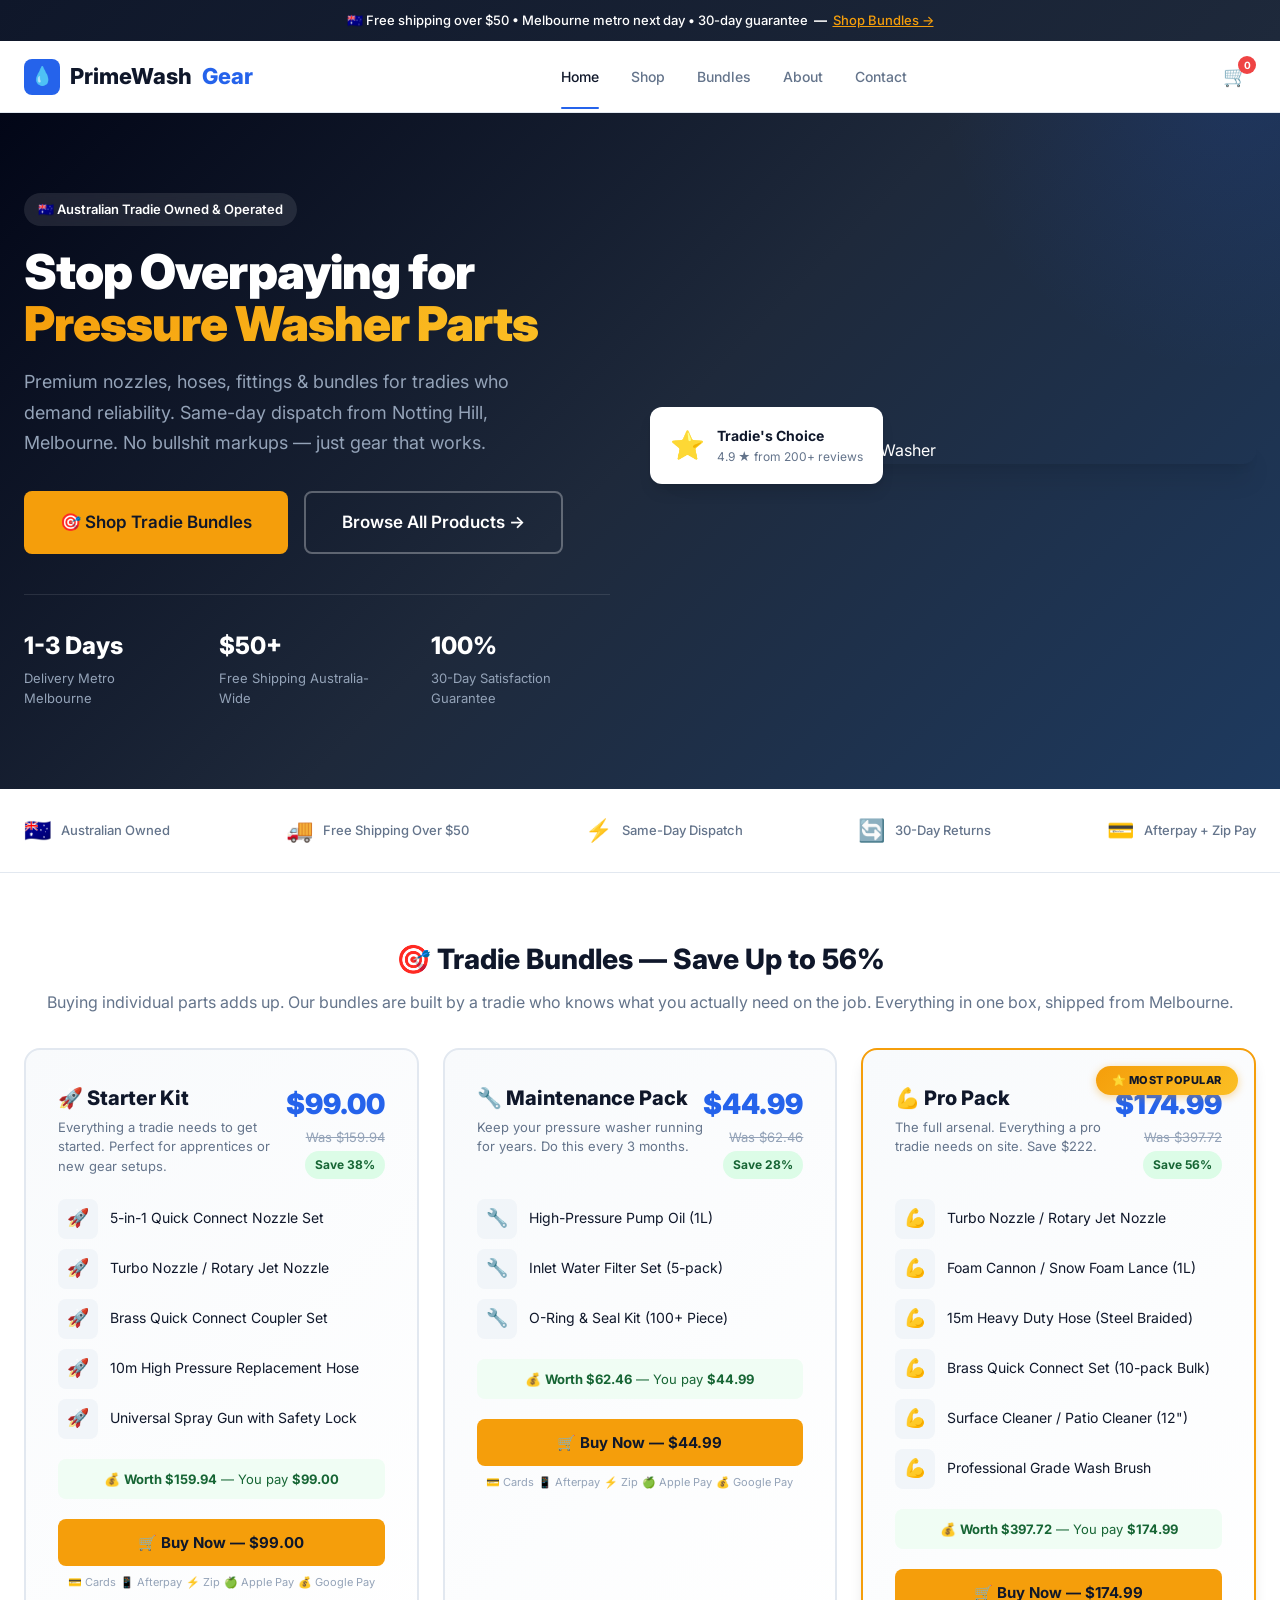
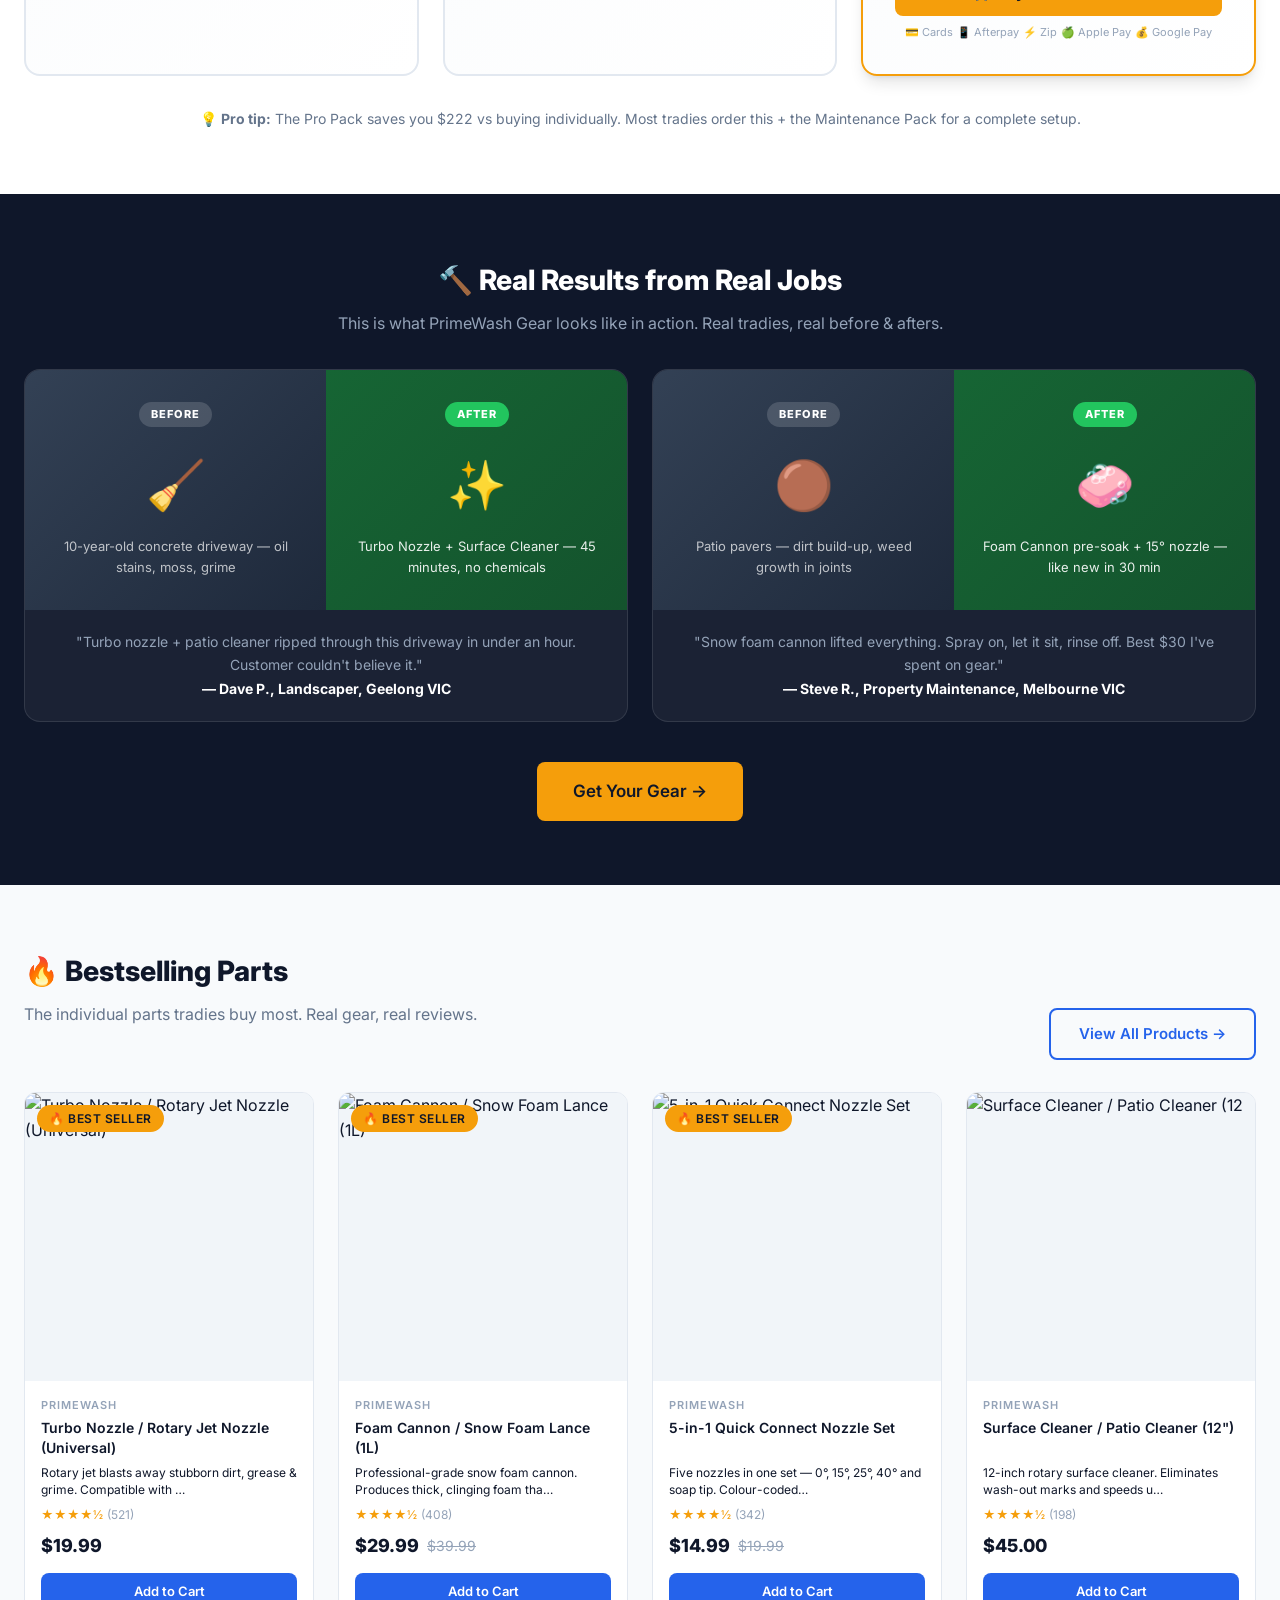
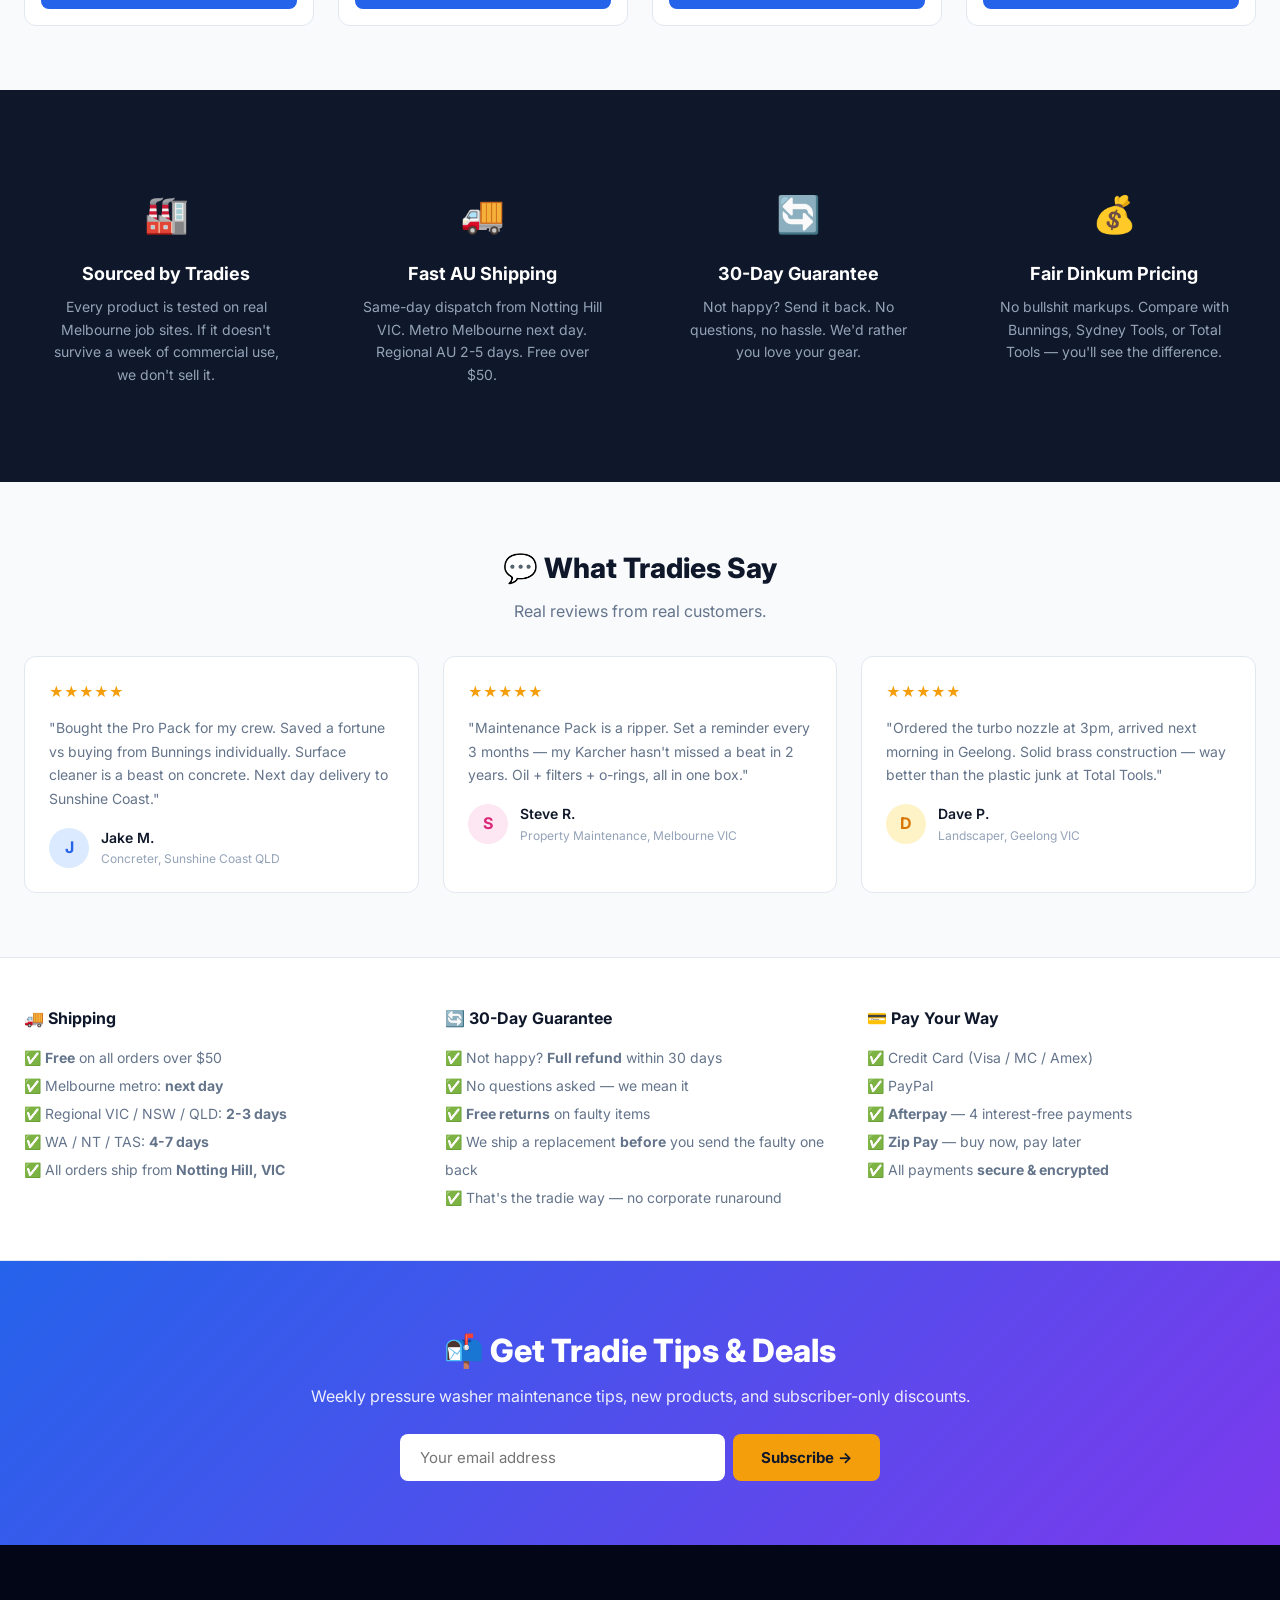
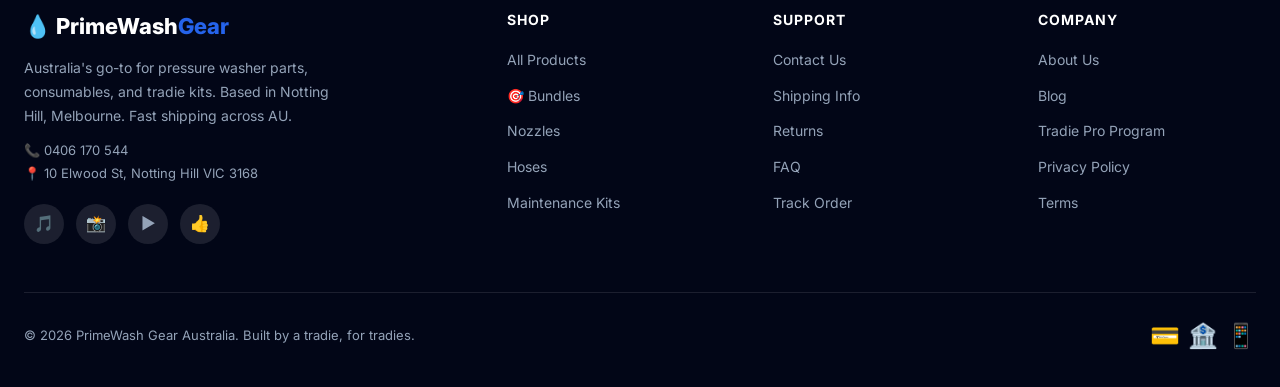
==== index.html @ 19189396 "Live Stripe activation: payment links LIVE, buy now buttons, thank-you page" ====
<!DOCTYPE html>
<html lang="en">
<head>
  <meta charset="UTF-8" />
  <meta name="viewport" content="width=device-width, initial-scale=1.0" />
  <title>PrimeWash Gear Australia — Pressure Washer Parts for Tradies</title>
  <meta name="description" content="Australia's tradie-owned pressure washer parts store. Turbo nozzles, foam cannons, hoses & kits. Same-day dispatch from Melbourne. 30-day guarantee." />
  <link rel="preconnect" href="https://fonts.googleapis.com" />
  <link rel="preconnect" href="https://fonts.gstatic.com" crossorigin />
  <link href="https://fonts.googleapis.com/css2?family=Inter:wght@400;500;600;700;800;900&display=swap" rel="stylesheet" />
  <link rel="stylesheet" href="css/style.css" />
  <link rel="icon" type="image/svg+xml" href="data:image/svg+xml,<svg xmlns='http://www.w3.org/2000/svg' viewBox='0 0 100 100'><text y='.9em' font-size='90'>💧</text></svg>" />
</head>
<body>

<!-- ANNOUNCEMENT BAR -->
<div class="announcement">
  🇦🇺 Free shipping over $50 • Melbourne metro next day • 30-day guarantee &nbsp;<strong>—</strong>&nbsp; <a href="shop.html#bundles">Shop Bundles →</a>
</div>

<!-- NAVIGATION -->
<nav class="nav">
  <div class="nav-inner">
    <a href="index.html" class="nav-logo">
      <div class="nav-logo-icon">💧</div>
      PrimeWash<span>Gear</span>
    </a>
    <ul class="nav-links">
      <li><a href="index.html" class="active">Home</a></li>
      <li><a href="shop.html">Shop</a></li>
      <li><a href="shop.html#bundles">Bundles</a></li>
      <li><a href="about.html">About</a></li>
      <li><a href="contact.html">Contact</a></li>
    </ul>
    <div class="nav-actions">
      <button class="nav-cart" onclick="window.location.href='cart.html'" aria-label="Cart">
        🛒 <span class="cart-count" id="cartCount">0</span>
      </button>
      <button class="mobile-menu-btn" onclick="toggleMobileNav()" aria-label="Menu">☰</button>
    </div>
  </div>
</nav>

<!-- MOBILE NAV -->
<div class="mobile-nav" id="mobileNav">
  <a href="index.html">🏠 Home</a>
  <a href="shop.html">🛍️ Shop</a>
  <a href="shop.html#bundles">📦 Bundles</a>
  <a href="about.html">ℹ️ About</a>
  <a href="contact.html">📞 Contact</a>
</div>

<!-- HERO -->
<section class="hero">
  <div class="container">
    <div class="hero-grid">
      <div class="hero-text">
        <div class="hero-tag">🇦🇺 Australian Tradie Owned & Operated</div>
        <h1>Stop Overpaying for <span>Pressure Washer Parts</span></h1>
        <p>Premium nozzles, hoses, fittings & bundles for tradies who demand reliability. Same-day dispatch from Notting Hill, Melbourne. No bullshit markups — just gear that works.</p>
        <div class="hero-buttons">
          <a href="shop.html#bundles" class="btn btn-accent btn-lg">🎯 Shop Tradie Bundles</a>
          <a href="shop.html" class="btn btn-outline btn-lg" style="border-color:rgba(255,255,255,0.3);color:white;">Browse All Products →</a>
        </div>
        <div class="hero-stats">
          <div><div class="hero-stat-value">1-3 Days</div><div class="hero-stat-label">Delivery Metro Melbourne</div></div>
          <div><div class="hero-stat-value">$50+</div><div class="hero-stat-label">Free Shipping Australia-Wide</div></div>
          <div><div class="hero-stat-value">100%</div><div class="hero-stat-label">30-Day Satisfaction Guarantee</div></div>
        </div>
      </div>
      <div class="hero-image">
        <img src="https://ae-pic-a1.aliexpress-media.com/kf/S6ed4cbab10b54397bd45040e94440d93u.jpg_480x480q75.jpg_.avif"
             alt="Turbo Nozzle — Pressure Washer" class="hero-image-main" />
        <div class="hero-badge">
          <span class="hero-badge-icon">⭐</span>
          <div>
            <div class="hero-badge-text">Tradie's Choice</div>
            <div class="hero-badge-sub">4.9 ★ from 200+ reviews</div>
          </div>
        </div>
      </div>
    </div>
  </div>
</section>

<!-- TRUST BAR -->
<section class="trust-bar">
  <div class="container">
    <div class="trust-grid">
      <div class="trust-item"><span class="trust-icon">🇦🇺</span> Australian Owned</div>
      <div class="trust-item"><span class="trust-icon">🚚</span> Free Shipping Over $50</div>
      <div class="trust-item"><span class="trust-icon">⚡</span> Same-Day Dispatch</div>
      <div class="trust-item"><span class="trust-icon">🔄</span> 30-Day Returns</div>
      <div class="trust-item"><span class="trust-icon">💳</span> Afterpay + Zip Pay</div>
    </div>
  </div>
</section>

<!-- BUNDLES SECTION — FIRST -->
<section class="bundles-section" id="bundles">
  <div class="container">
    <h2 class="section-title" style="text-align:center;">🎯 Tradie Bundles — Save Up to 56%</h2>
    <p class="section-subtitle" style="text-align:center;">Buying individual parts adds up. Our bundles are built by a tradie who knows what you actually need on the job. Everything in one box, shipped from Melbourne.</p>
    <div class="bundles-grid" id="bundlesGrid">
      <!-- Injected by JS -->
    </div>
    <div style="text-align:center;margin-top:32px;">
      <p style="font-size:14px;color:var(--gray-600);">💡 <strong>Pro tip:</strong> The Pro Pack saves you $222 vs buying individually. Most tradies order this + the Maintenance Pack for a complete setup.</p>
    </div>
  </div>
</section>

<!-- REAL RESULTS: BEFORE / AFTER -->
<section class="benefits" style="background:var(--dark);">
  <div class="container">
    <h2 class="section-title" style="text-align:center;color:white;">🔨 Real Results from Real Jobs</h2>
    <p class="section-subtitle" style="text-align:center;color:var(--gray-400);">This is what PrimeWash Gear looks like in action. Real tradies, real before & afters.</p>
    <div class="results-grid">
      <div class="result-card">
        <div class="result-images">
          <div class="result-before" style="background:linear-gradient(135deg,#334155,#1e293b);">
            <span class="result-label">BEFORE</span>
            <span style="font-size:3rem;display:block;margin-top:20px;">🧹</span>
            <p style="font-size:13px;margin-top:12px;opacity:0.7;">10-year-old concrete driveway — oil stains, moss, grime</p>
          </div>
          <div class="result-after" style="background:linear-gradient(135deg,#166534,#14532d);">
            <span class="result-label" style="background:var(--green);">AFTER</span>
            <span style="font-size:3rem;display:block;margin-top:20px;">✨</span>
            <p style="font-size:13px;margin-top:12px;opacity:0.9;">Turbo Nozzle + Surface Cleaner — 45 minutes, no chemicals</p>
          </div>
        </div>
        <p class="result-testimony">"Turbo nozzle + patio cleaner ripped through this driveway in under an hour. Customer couldn't believe it."<br><strong>— Dave P., Landscaper, Geelong VIC</strong></p>
      </div>
      <div class="result-card">
        <div class="result-images">
          <div class="result-before" style="background:linear-gradient(135deg,#334155,#1e293b);">
            <span class="result-label">BEFORE</span>
            <span style="font-size:3rem;display:block;margin-top:20px;">🟤</span>
            <p style="font-size:13px;margin-top:12px;opacity:0.7;">Patio pavers — dirt build-up, weed growth in joints</p>
          </div>
          <div class="result-after" style="background:linear-gradient(135deg,#166534,#14532d);">
            <span class="result-label" style="background:var(--green);">AFTER</span>
            <span style="font-size:3rem;display:block;margin-top:20px;">🧼</span>
            <p style="font-size:13px;margin-top:12px;opacity:0.9;">Foam Cannon pre-soak + 15° nozzle — like new in 30 min</p>
          </div>
        </div>
        <p class="result-testimony">"Snow foam cannon lifted everything. Spray on, let it sit, rinse off. Best $30 I've spent on gear."<br><strong>— Steve R., Property Maintenance, Melbourne VIC</strong></p>
      </div>
    </div>
    <div style="text-align:center;margin-top:40px;">
      <a href="shop.html" class="btn btn-accent btn-lg">Get Your Gear →</a>
    </div>
  </div>
</section>

<!-- FEATURED PRODUCTS -->
<section class="products-section">
  <div class="container">
    <div class="products-header">
      <div>
        <h2 class="section-title">🔥 Bestselling Parts</h2>
        <p class="section-subtitle">The individual parts tradies buy most. Real gear, real reviews.</p>
      </div>
      <a href="shop.html" class="btn btn-outline">View All Products →</a>
    </div>
    <div class="products-grid" id="featuredProducts">
      <!-- Injected by JS -->
    </div>
  </div>
</section>

<!-- WHY PRIMEWASH -->
<section class="benefits">
  <div class="container">
    <div class="benefits-grid">
      <div class="benefit-card">
        <div class="benefit-icon">🏭</div>
        <h3>Sourced by Tradies</h3>
        <p>Every product is tested on real Melbourne job sites. If it doesn't survive a week of commercial use, we don't sell it.</p>
      </div>
      <div class="benefit-card">
        <div class="benefit-icon">🚚</div>
        <h3>Fast AU Shipping</h3>
        <p>Same-day dispatch from Notting Hill VIC. Metro Melbourne next day. Regional AU 2-5 days. Free over $50.</p>
      </div>
      <div class="benefit-card">
        <div class="benefit-icon">🔄</div>
        <h3>30-Day Guarantee</h3>
        <p>Not happy? Send it back. No questions, no hassle. We'd rather you love your gear.</p>
      </div>
      <div class="benefit-card">
        <div class="benefit-icon">💰</div>
        <h3>Fair Dinkum Pricing</h3>
        <p>No bullshit markups. Compare with Bunnings, Sydney Tools, or Total Tools — you'll see the difference.</p>
      </div>
    </div>
  </div>
</section>

<!-- REVIEWS -->
<section class="reviews">
  <div class="container">
    <h2 class="section-title" style="text-align:center;">💬 What Tradies Say</h2>
    <p class="section-subtitle" style="text-align:center;">Real reviews from real customers.</p>
    <div class="reviews-grid">
      <div class="review-card">
        <div class="review-stars">★★★★★</div>
        <p class="review-text">"Bought the Pro Pack for my crew. Saved a fortune vs buying from Bunnings individually. Surface cleaner is a beast on concrete. Next day delivery to Sunshine Coast."</p>
        <div class="review-author">
          <div class="review-avatar" style="background:#dbeafe;color:#2563eb;">J</div>
          <div><div class="review-name">Jake M.</div><div class="review-role">Concreter, Sunshine Coast QLD</div></div>
        </div>
      </div>
      <div class="review-card">
        <div class="review-stars">★★★★★</div>
        <p class="review-text">"Maintenance Pack is a ripper. Set a reminder every 3 months — my Karcher hasn't missed a beat in 2 years. Oil + filters + o-rings, all in one box."</p>
        <div class="review-author">
          <div class="review-avatar" style="background:#fce7f3;color:#db2777;">S</div>
          <div><div class="review-name">Steve R.</div><div class="review-role">Property Maintenance, Melbourne VIC</div></div>
        </div>
      </div>
      <div class="review-card">
        <div class="review-stars">★★★★★</div>
        <p class="review-text">"Ordered the turbo nozzle at 3pm, arrived next morning in Geelong. Solid brass construction — way better than the plastic junk at Total Tools."</p>
        <div class="review-author">
          <div class="review-avatar" style="background:#fef3c7;color:#d97706;">D</div>
          <div><div class="review-name">Dave P.</div><div class="review-role">Landscaper, Geelong VIC</div></div>
        </div>
      </div>
    </div>
  </div>
</section>

<!-- SHIPPING & GUARANTEE DETAIL -->
<section style="padding:48px 0;background:white;border-top:1px solid var(--gray-200);border-bottom:1px solid var(--gray-200);">
  <div class="container">
    <div class="shipping-detail">
      <div class="shipping-col">
        <h4>🚚 Shipping</h4>
        <ul style="list-style:none;font-size:14px;color:var(--gray-600);line-height:2;">
          <li>✅ <strong>Free</strong> on all orders over $50</li>
          <li>✅ Melbourne metro: <strong>next day</strong></li>
          <li>✅ Regional VIC / NSW / QLD: <strong>2-3 days</strong></li>
          <li>✅ WA / NT / TAS: <strong>4-7 days</strong></li>
          <li>✅ All orders ship from <strong>Notting Hill, VIC</strong></li>
        </ul>
      </div>
      <div class="shipping-col">
        <h4>🔄 30-Day Guarantee</h4>
        <ul style="list-style:none;font-size:14px;color:var(--gray-600);line-height:2;">
          <li>✅ Not happy? <strong>Full refund</strong> within 30 days</li>
          <li>✅ No questions asked — we mean it</li>
          <li>✅ <strong>Free returns</strong> on faulty items</li>
          <li>✅ We ship a replacement <strong>before</strong> you send the faulty one back</li>
          <li>✅ That's the tradie way — no corporate runaround</li>
        </ul>
      </div>
      <div class="shipping-col">
        <h4>💳 Pay Your Way</h4>
        <ul style="list-style:none;font-size:14px;color:var(--gray-600);line-height:2;">
          <li>✅ Credit Card (Visa / MC / Amex)</li>
          <li>✅ PayPal</li>
          <li>✅ <strong>Afterpay</strong> — 4 interest-free payments</li>
          <li>✅ <strong>Zip Pay</strong> — buy now, pay later</li>
          <li>✅ All payments <strong>secure & encrypted</strong></li>
        </ul>
      </div>
    </div>
  </div>
  <style>
    .shipping-detail { display:grid;grid-template-columns:1fr 1fr 1fr;gap:32px; }
    .shipping-col h4 { font-size:16px;font-weight:700;color:var(--dark);margin-bottom:12px; }
    @media (max-width:768px) { .shipping-detail { grid-template-columns:1fr;gap:24px; } }
  </style>
</section>

<!-- NEWSLETTER -->
<section class="newsletter">
  <div class="container">
    <h2>📬 Get Tradie Tips & Deals</h2>
    <p>Weekly pressure washer maintenance tips, new products, and subscriber-only discounts.</p>
    <form class="newsletter-form" onsubmit="event.preventDefault(); showToast('Thanks for subscribing! 🎉');">
      <input type="email" placeholder="Your email address" required />
      <button type="submit">Subscribe →</button>
    </form>
  </div>
</section>

<!-- FOOTER -->
<footer class="footer">
  <div class="container">
    <div class="footer-grid">
      <div class="footer-brand">
        <h3>💧 PrimeWash<span>Gear</span></h3>
        <p>Australia's go-to for pressure washer parts, consumables, and tradie kits. Based in Notting Hill, Melbourne. Fast shipping across AU.</p>
        <p style="margin-top:12px;font-size:13px;">📞 <a href="tel:+61406170544" style="color:var(--gray-400);">0406 170 544</a><br />📍 10 Elwood St, Notting Hill VIC 3168</p>
        <div class="footer-social">
          <a href="#" aria-label="TikTok">🎵</a>
          <a href="#" aria-label="Instagram">📸</a>
          <a href="#" aria-label="YouTube">▶️</a>
          <a href="#" aria-label="Facebook">👍</a>
        </div>
      </div>
      <div class="footer-col">
        <h4>Shop</h4>
        <ul>
          <li><a href="shop.html">All Products</a></li>
          <li><a href="shop.html#bundles">🎯 Bundles</a></li>
          <li><a href="shop.html">Nozzles</a></li>
          <li><a href="shop.html">Hoses</a></li>
          <li><a href="shop.html">Maintenance Kits</a></li>
        </ul>
      </div>
      <div class="footer-col">
        <h4>Support</h4>
        <ul>
          <li><a href="contact.html">Contact Us</a></li>
          <li><a href="#">Shipping Info</a></li>
          <li><a href="#">Returns</a></li>
          <li><a href="#">FAQ</a></li>
          <li><a href="#">Track Order</a></li>
        </ul>
      </div>
      <div class="footer-col">
        <h4>Company</h4>
        <ul>
          <li><a href="about.html">About Us</a></li>
          <li><a href="#">Blog</a></li>
          <li><a href="#">Tradie Pro Program</a></li>
          <li><a href="#">Privacy Policy</a></li>
          <li><a href="#">Terms</a></li>
        </ul>
      </div>
    </div>
    <div class="footer-bottom">
      <p>© 2026 PrimeWash Gear Australia. Built by a tradie, for tradies.</p>
      <div class="footer-payment">
        <span>💳</span>
        <span>🏦</span>
        <span>📱</span>
      </div>
    </div>
  </div>
</footer>

<!-- TOAST CONTAINER -->
<div class="toast-container" id="toastContainer"></div>

<script src="js/main.js"></script>
</body>
</html>
---- css/style.css ----
/* ============================================================
   PrimeWash Gear Australia — Complete E-commerce Stylesheet
   ============================================================ */

/* --- CSS Reset & Variables --- */
*, *::before, *::after { box-sizing: border-box; margin: 0; padding: 0; }

:root {
  --primary: #2563eb;
  --primary-dark: #1d4ed8;
  --primary-light: #dbeafe;
  --accent: #f59e0b;
  --accent-dark: #d97706;
  --dark: #0f172a;
  --darker: #020617;
  --gray-900: #1e293b;
  --gray-800: #334155;
  --gray-600: #64748b;
  --gray-400: #94a3b8;
  --gray-200: #e2e8f0;
  --gray-100: #f1f5f9;
  --gray-50: #f8fafc;
  --white: #ffffff;
  --red: #ef4444;
  --green: #22c55e;
  --orange: #f97316;
  --shadow-sm: 0 1px 2px rgba(0,0,0,0.05);
  --shadow-md: 0 4px 6px -1px rgba(0,0,0,0.1), 0 2px 4px -2px rgba(0,0,0,0.1);
  --shadow-lg: 0 10px 15px -3px rgba(0,0,0,0.1), 0 4px 6px -4px rgba(0,0,0,0.1);
  --shadow-xl: 0 20px 25px -5px rgba(0,0,0,0.1), 0 8px 10px -6px rgba(0,0,0,0.1);
  --radius: 12px;
  --radius-sm: 8px;
  --radius-lg: 16px;
  --font: 'Inter', -apple-system, BlinkMacSystemFont, 'Segoe UI', Roboto, sans-serif;
  --max-width: 1280px;
  --nav-height: 72px;
  --transition: 0.2s ease;
}

html { scroll-behavior: smooth; }
body { font-family: var(--font); color: var(--dark); background: var(--gray-50); line-height: 1.6; -webkit-font-smoothing: antialiased; }
a { text-decoration: none; color: inherit; }
img { max-width: 100%; height: auto; display: block; }
button { cursor: pointer; border: none; font-family: inherit; }
input, select, textarea { font-family: inherit; }

/* --- Utility Classes --- */
.container { max-width: var(--max-width); margin: 0 auto; padding: 0 24px; }
.btn {
  display: inline-flex; align-items: center; justify-content: center; gap: 8px;
  padding: 12px 28px; border-radius: var(--radius-sm); font-weight: 600;
  font-size: 15px; transition: all var(--transition);
}
.btn-primary { background: var(--primary); color: var(--white); }
.btn-primary:hover { background: var(--primary-dark); transform: translateY(-1px); box-shadow: var(--shadow-md); }
.btn-accent { background: var(--accent); color: var(--dark); }
.btn-accent:hover { background: var(--accent-dark); transform: translateY(-1px); }
.btn-outline { background: transparent; color: var(--primary); border: 2px solid var(--primary); }
.btn-outline:hover { background: var(--primary); color: var(--white); }
.btn-lg { padding: 16px 36px; font-size: 17px; }
.btn-sm { padding: 8px 18px; font-size: 13px; }
.btn-block { width: 100%; }
.tag {
  display: inline-block; padding: 4px 12px; border-radius: 999px; font-size: 12px;
  font-weight: 600; text-transform: uppercase; letter-spacing: 0.5px;
}
.tag-new { background: var(--green); color: white; }
.tag-sale { background: var(--red); color: white; }
.tag-bestseller { background: var(--accent); color: var(--dark); }
.section-title { font-size: 28px; font-weight: 800; margin-bottom: 8px; }
.section-subtitle { color: var(--gray-600); font-size: 16px; margin-bottom: 32px; }
.sr-only { position: absolute; width: 1px; height: 1px; padding: 0; margin: -1px; overflow: hidden; clip: rect(0,0,0,0); border: 0; }

/* --- ANNOUNCEMENT BAR --- */
.announcement {
  background: linear-gradient(135deg, var(--dark) 0%, var(--gray-900) 100%);
  color: var(--white); text-align: center; padding: 10px 16px; font-size: 13px; font-weight: 500;
}
.announcement a { color: var(--accent); text-decoration: underline; }
.announcement .highlight { color: var(--accent); font-weight: 700; }

/* --- NAVIGATION --- */
.nav { position: sticky; top: 0; z-index: 100; background: white; border-bottom: 1px solid var(--gray-200); height: var(--nav-height); }
.nav-inner { display: flex; align-items: center; justify-content: space-between; height: 100%; max-width: var(--max-width); margin: 0 auto; padding: 0 24px; }
.nav-logo { display: flex; align-items: center; gap: 10px; font-weight: 800; font-size: 22px; color: var(--dark); }
.nav-logo-icon { width: 36px; height: 36px; background: var(--primary); border-radius: var(--radius-sm); display: flex; align-items: center; justify-content: center; color: white; font-size: 18px; }
.nav-logo span { color: var(--primary); }
.nav-links { display: flex; align-items: center; gap: 32px; list-style: none; }
.nav-links a { font-size: 14px; font-weight: 500; color: var(--gray-600); transition: color var(--transition); position: relative; }
.nav-links a:hover, .nav-links a.active { color: var(--dark); }
.nav-links a.active::after { content: ''; position: absolute; bottom: -24px; left: 0; right: 0; height: 2px; background: var(--primary); border-radius: 1px; }
.nav-actions { display: flex; align-items: center; gap: 16px; }
.nav-cart { position: relative; background: none; padding: 8px; font-size: 20px; color: var(--gray-600); transition: color var(--transition); }
.nav-cart:hover { color: var(--dark); }
.cart-count { position: absolute; top: 0; right: 0; background: var(--red); color: white; width: 18px; height: 18px; border-radius: 50%; font-size: 10px; font-weight: 700; display: flex; align-items: center; justify-content: center; }
.mobile-menu-btn { display: none; background: none; font-size: 24px; color: var(--dark); }

/* --- MOBILE NAV --- */
.mobile-nav { display: none; position: fixed; top: var(--nav-height); left: 0; right: 0; bottom: 0; background: white; z-index: 99; padding: 24px; flex-direction: column; gap: 8px; }
.mobile-nav.open { display: flex; }
.mobile-nav a { display: block; padding: 14px 16px; font-size: 17px; font-weight: 500; border-radius: var(--radius-sm); }
.mobile-nav a:hover { background: var(--gray-100); }

/* --- HERO SECTION --- */
.hero {
  background: linear-gradient(135deg, var(--darker) 0%, var(--gray-900) 50%, #1e3a5f 100%);
  color: var(--white); padding: 80px 0; overflow: hidden; position: relative;
}
.hero::before {
  content: ''; position: absolute; top: -50%; right: -20%; width: 600px; height: 600px;
  background: radial-gradient(circle, rgba(37,99,235,0.15) 0%, transparent 70%);
  border-radius: 50%;
}
.hero-grid { display: grid; grid-template-columns: 1fr 1fr; gap: 60px; align-items: center; position: relative; z-index: 1; }
.hero-tag { display: inline-block; padding: 6px 14px; background: rgba(255,255,255,0.1); border-radius: 999px; font-size: 13px; font-weight: 600; margin-bottom: 20px; backdrop-filter: blur(10px); }
.hero h1 { font-size: 48px; font-weight: 900; line-height: 1.1; margin-bottom: 16px; letter-spacing: -1px; }
.hero h1 span { background: linear-gradient(135deg, var(--accent), #fbbf24); -webkit-background-clip: text; -webkit-text-fill-color: transparent; background-clip: text; }
.hero p { font-size: 18px; color: var(--gray-400); margin-bottom: 32px; max-width: 500px; line-height: 1.7; }
.hero-buttons { display: flex; gap: 16px; flex-wrap: wrap; }
.hero-stats { display: flex; gap: 40px; margin-top: 40px; padding-top: 32px; border-top: 1px solid rgba(255,255,255,0.1); }
.hero-stat-value { font-size: 24px; font-weight: 800; }
.hero-stat-label { font-size: 13px; color: var(--gray-400); margin-top: 2px; }
.hero-image { position: relative; display: flex; align-items: center; justify-content: center; }
.hero-image-main { width: 100%; border-radius: var(--radius-lg); box-shadow: var(--shadow-xl); }
.hero-badge {
  position: absolute; bottom: -20px; left: -20px; background: white; color: var(--dark);
  padding: 16px 20px; border-radius: var(--radius); box-shadow: var(--shadow-lg);
  display: flex; align-items: center; gap: 12px;
}
.hero-badge-icon { font-size: 28px; }
.hero-badge-text { font-weight: 700; font-size: 14px; }
.hero-badge-sub { font-size: 12px; color: var(--gray-600); }

/* --- BRANDS / TRUST BAR --- */
.trust-bar { background: white; border-bottom: 1px solid var(--gray-200); padding: 24px 0; }
.trust-grid { display: flex; justify-content: space-between; align-items: center; gap: 32px; flex-wrap: wrap; }
.trust-item { display: flex; align-items: center; gap: 10px; font-size: 13px; font-weight: 500; color: var(--gray-600); }
.trust-icon { font-size: 22px; }

/* --- CATEGORIES GRID --- */
.categories { padding: 64px 0; }
.cat-grid { display: grid; grid-template-columns: repeat(4, 1fr); gap: 20px; }
.cat-card {
  background: white; border-radius: var(--radius); overflow: hidden; border: 1px solid var(--gray-200);
  transition: all var(--transition); cursor: pointer;
}
.cat-card:hover { box-shadow: var(--shadow-lg); transform: translateY(-4px); }
.cat-card img { width: 100%; height: 180px; object-fit: cover; }
.cat-card-body { padding: 16px; }
.cat-card-body h3 { font-size: 15px; font-weight: 700; margin-bottom: 4px; }
.cat-card-body p { font-size: 13px; color: var(--gray-600); }

/* --- PRODUCT CARDS --- */
.products-section { padding: 64px 0; }
.products-header { display: flex; justify-content: space-between; align-items: flex-end; margin-bottom: 32px; flex-wrap: wrap; gap: 16px; }
.products-grid { display: grid; grid-template-columns: repeat(4, 1fr); gap: 24px; }

.product-card {
  background: white; border-radius: var(--radius); overflow: hidden;
  border: 1px solid var(--gray-200); transition: all var(--transition);
  display: flex; flex-direction: column;
}
.product-card:hover { box-shadow: var(--shadow-lg); transform: translateY(-2px); }
.product-image-wrap { position: relative; overflow: hidden; aspect-ratio: 1; background: var(--gray-100); }
.product-image-wrap img { width: 100%; height: 100%; object-fit: cover; transition: transform 0.4s ease; }
.product-card:hover .product-image-wrap img { transform: scale(1.05); }
.product-tags { position: absolute; top: 12px; left: 12px; display: flex; flex-direction: column; gap: 6px; }
.product-actions { position: absolute; top: 12px; right: 12px; display: flex; flex-direction: column; gap: 6px; opacity: 0; transition: opacity var(--transition); }
.product-card:hover .product-actions { opacity: 1; }
.product-action-btn { width: 36px; height: 36px; border-radius: 50%; background: white; box-shadow: var(--shadow-md); display: flex; align-items: center; justify-content: center; font-size: 16px; transition: all var(--transition); }
.product-action-btn:hover { background: var(--primary); color: white; }
.product-info { padding: 16px; flex: 1; display: flex; flex-direction: column; }
.product-brand { font-size: 11px; text-transform: uppercase; letter-spacing: 1px; color: var(--gray-400); font-weight: 600; margin-bottom: 4px; }
.product-name { font-size: 14px; font-weight: 600; margin-bottom: 8px; line-height: 1.4; flex: 1; }
.product-name:hover { color: var(--primary); }
.product-rating { display: flex; align-items: center; gap: 4px; margin-bottom: 8px; font-size: 12px; }
.product-stars { color: var(--accent); }
.product-reviews { color: var(--gray-400); }
.product-price-wrap { display: flex; align-items: center; gap: 8px; }
.product-price { font-size: 18px; font-weight: 800; color: var(--dark); }
.product-price-old { font-size: 14px; color: var(--gray-400); text-decoration: line-through; }
.product-add-btn {
  margin-top: 12px; padding: 10px; border-radius: var(--radius-sm); font-weight: 600; font-size: 13px;
  background: var(--primary); color: white; transition: all var(--transition); width: 100%;
}
.product-add-btn:hover { background: var(--primary-dark); }
.product-add-btn:active { transform: scale(0.97); }

/* --- BUNDLES SECTION --- */
.bundles-section { padding: 64px 0; background: white; }
.bundle-card {
  background: linear-gradient(135deg, var(--gray-50) 0%, white 100%);
  border: 2px solid var(--gray-200); border-radius: var(--radius-lg); overflow: hidden;
  transition: all var(--transition);
}
.bundle-card:hover { border-color: var(--primary); box-shadow: var(--shadow-lg); }
.bundle-card.featured { border-color: var(--accent); position: relative; box-shadow: var(--shadow-lg); }
.bundle-badge {
  position: absolute; top: 16px; right: 16px;
  background: linear-gradient(135deg, var(--accent), #fbbf24); color: var(--dark);
  padding: 6px 16px; border-radius: 999px; font-size: 11px; font-weight: 800;
  letter-spacing: 0.5px; z-index: 2; box-shadow: 0 2px 8px rgba(245,158,11,0.4);
}
.bundle-body { padding: 32px; }
.bundle-header { display: flex; justify-content: space-between; align-items: flex-start; margin-bottom: 16px; }
.bundle-title { font-size: 20px; font-weight: 800; }
.bundle-price { font-size: 28px; font-weight: 900; color: var(--primary); }
.bundle-price span { font-size: 14px; color: var(--gray-400); font-weight: 400; }
.bundle-savings { display: inline-block; padding: 4px 10px; background: #dcfce7; color: #166534; border-radius: 999px; font-size: 12px; font-weight: 700; margin-top: 4px; }
.bundle-items { display: flex; flex-direction: column; gap: 10px; margin: 20px 0; }
.bundle-item { display: flex; align-items: center; gap: 12px; font-size: 14px; }
.bundle-item-icon { width: 40px; height: 40px; border-radius: var(--radius-sm); background: var(--gray-100); display: flex; align-items: center; justify-content: center; font-size: 18px; flex-shrink: 0; }
.bundle-items-grid { display: grid; grid-template-columns: 1fr 1fr; gap: 8px; }
.bundle-cta { width: 100%; padding: 14px; border-radius: var(--radius-sm); font-weight: 700; font-size: 15px; margin-top: 20px; }

/* --- BUNDLES GRID --- */
.bundles-grid { display: grid; grid-template-columns: repeat(3, 1fr); gap: 24px; }

/* --- BENEFITS SECTION --- */
.benefits { padding: 64px 0; background: var(--dark); color: white; }
.benefits-grid { display: grid; grid-template-columns: repeat(4, 1fr); gap: 32px; }
.benefit-card { text-align: center; padding: 32px 20px; }
.benefit-icon { font-size: 36px; margin-bottom: 16px; }
.benefit-card h3 { font-size: 18px; font-weight: 700; margin-bottom: 8px; }
.benefit-card p { font-size: 14px; color: var(--gray-400); line-height: 1.6; }

/* --- REVIEWS / TESTIMONIALS --- */
.reviews { padding: 64px 0; }
.reviews-grid { display: grid; grid-template-columns: repeat(3, 1fr); gap: 24px; }
.review-card { background: white; border-radius: var(--radius); padding: 24px; border: 1px solid var(--gray-200); }
.review-stars { color: var(--accent); font-size: 14px; margin-bottom: 12px; }
.review-text { font-size: 14px; color: var(--gray-600); line-height: 1.7; margin-bottom: 16px; }
.review-author { display: flex; align-items: center; gap: 12px; }
.review-avatar { width: 40px; height: 40px; border-radius: 50%; background: var(--gray-200); display: flex; align-items: center; justify-content: center; font-weight: 700; font-size: 16px; }
.review-name { font-weight: 600; font-size: 14px; }
.review-role { font-size: 12px; color: var(--gray-400); }

/* --- NEWSLETTER --- */
.newsletter { padding: 64px 0; background: linear-gradient(135deg, var(--primary) 0%, #7c3aed 100%); color: white; text-align: center; }
.newsletter h2 { font-size: 32px; font-weight: 800; margin-bottom: 8px; }
.newsletter p { font-size: 16px; opacity: 0.9; margin-bottom: 24px; }
.newsletter-form { display: flex; max-width: 480px; margin: 0 auto; gap: 8px; }
.newsletter-form input { flex: 1; padding: 14px 20px; border-radius: var(--radius-sm); border: none; font-size: 15px; }
.newsletter-form input:focus { outline: 2px solid var(--accent); }
.newsletter-form button { background: var(--accent); color: var(--dark); font-weight: 700; padding: 14px 28px; border-radius: var(--radius-sm); font-size: 15px; white-space: nowrap; }
.newsletter-form button:hover { background: var(--accent-dark); }

/* --- FOOTER --- */
.footer { background: var(--darker); color: var(--gray-400); padding: 64px 0 32px; }
.footer-grid { display: grid; grid-template-columns: 2fr 1fr 1fr 1fr; gap: 48px; margin-bottom: 48px; }
.footer-brand h3 { color: white; font-size: 22px; font-weight: 800; margin-bottom: 12px; }
.footer-brand h3 span { color: var(--primary); }
.footer-brand p { font-size: 14px; line-height: 1.7; max-width: 320px; }
.footer-social { display: flex; gap: 12px; margin-top: 20px; }
.footer-social a { width: 40px; height: 40px; border-radius: 50%; background: rgba(255,255,255,0.1); display: flex; align-items: center; justify-content: center; transition: background var(--transition); }
.footer-social a:hover { background: var(--primary); }
.footer-col h4 { color: white; font-size: 14px; font-weight: 700; text-transform: uppercase; letter-spacing: 1px; margin-bottom: 16px; }
.footer-col ul { list-style: none; }
.footer-col li { margin-bottom: 10px; }
.footer-col a { font-size: 14px; transition: color var(--transition); }
.footer-col a:hover { color: white; }
.footer-bottom { border-top: 1px solid rgba(255,255,255,0.1); padding-top: 24px; display: flex; justify-content: space-between; align-items: center; flex-wrap: wrap; gap: 16px; font-size: 13px; }
.footer-payment { display: flex; gap: 8px; font-size: 24px; }

/* ============================================================
   SHOP PAGE
   ============================================================ */
.page-header {
  background: linear-gradient(135deg, var(--gray-900), var(--dark));
  color: white; padding: 48px 0; text-align: center;
}
.page-header h1 { font-size: 36px; font-weight: 900; margin-bottom: 8px; }
.page-header p { color: var(--gray-400); font-size: 16px; }
.page-main { padding: 48px 0; }
.shop-layout { display: grid; grid-template-columns: 260px 1fr; gap: 32px; }
.filter-panel { background: white; border-radius: var(--radius); padding: 24px; border: 1px solid var(--gray-200); position: sticky; top: 96px; height: fit-content; }
.filter-section { margin-bottom: 20px; }
.filter-section h4 { font-size: 13px; font-weight: 700; text-transform: uppercase; letter-spacing: 0.5px; color: var(--gray-600); margin-bottom: 12px; }
.filter-option { display: flex; align-items: center; gap: 8px; padding: 6px 0; font-size: 14px; cursor: pointer; }
.filter-option input[type="checkbox"] { accent-color: var(--primary); }
.shop-toolbar { display: flex; justify-content: space-between; align-items: center; margin-bottom: 24px; flex-wrap: wrap; gap: 12px; }
.shop-toolbar p { font-size: 14px; color: var(--gray-600); }
.shop-sort { padding: 8px 14px; border: 1px solid var(--gray-200); border-radius: var(--radius-sm); font-size: 14px; background: white; }

/* ============================================================
   PRODUCT DETAIL PAGE
   ============================================================ */
.product-detail { padding: 48px 0; }
.prod-grid { display: grid; grid-template-columns: 1fr 1fr; gap: 48px; }
.prod-gallery { position: relative; }
.prod-main-image { width: 100%; border-radius: var(--radius-lg); overflow: hidden; background: var(--gray-100); aspect-ratio: 1; }
.prod-main-image img { width: 100%; height: 100%; object-fit: cover; }
.prod-thumbs { display: flex; gap: 8px; margin-top: 12px; }
.prod-thumb { width: 72px; height: 72px; border-radius: var(--radius-sm); overflow: hidden; cursor: pointer; border: 2px solid transparent; transition: border-color var(--transition); }
.prod-thumb.active, .prod-thumb:hover { border-color: var(--primary); }
.prod-thumb img { width: 100%; height: 100%; object-fit: cover; }

.prod-info-section { }
.prod-brand-label { font-size: 12px; text-transform: uppercase; letter-spacing: 1px; color: var(--gray-400); font-weight: 600; margin-bottom: 8px; }
.prod-title { font-size: 28px; font-weight: 800; margin-bottom: 12px; line-height: 1.3; }
.prod-rating-big { display: flex; align-items: center; gap: 8px; margin-bottom: 16px; }
.prod-rating-big span { font-size: 14px; color: var(--gray-600); }
.prod-price-big { font-size: 32px; font-weight: 900; color: var(--dark); margin-bottom: 8px; }
.prod-price-old-big { font-size: 18px; color: var(--gray-400); text-decoration: line-through; }
.prod-description { color: var(--gray-600); line-height: 1.8; margin-bottom: 24px; font-size: 15px; }
.prod-features { list-style: none; margin-bottom: 24px; }
.prod-features li { padding: 8px 0; display: flex; align-items: center; gap: 10px; font-size: 14px; }
.prod-features li::before { content: '✓'; color: var(--green); font-weight: 700; }

.prod-qty { display: flex; align-items: center; gap: 12px; margin-bottom: 24px; }
.qty-btn { width: 40px; height: 40px; border-radius: 50%; background: var(--gray-100); display: flex; align-items: center; justify-content: center; font-size: 18px; font-weight: 700; transition: background var(--transition); }
.qty-btn:hover { background: var(--gray-200); }
.qty-value { font-size: 18px; font-weight: 700; width: 40px; text-align: center; }

.prod-add-btn { width: 100%; padding: 16px; font-size: 16px; font-weight: 700; border-radius: var(--radius-sm); margin-bottom: 16px; }
.prod-shipping-note { display: flex; align-items: center; gap: 8px; padding: 16px; background: var(--gray-50); border-radius: var(--radius-sm); font-size: 13px; color: var(--gray-600); margin-bottom: 24px; }

/* ============================================================
   CART PAGE
   ============================================================ */
.cart-page { padding: 48px 0; }
.cart-layout { display: grid; grid-template-columns: 1fr 380px; gap: 32px; }
.cart-items { }
.cart-item { display: grid; grid-template-columns: 100px 1fr auto; gap: 20px; padding: 20px; background: white; border-radius: var(--radius); border: 1px solid var(--gray-200); margin-bottom: 12px; align-items: center; }
.cart-item img { width: 100px; height: 100px; object-fit: cover; border-radius: var(--radius-sm); }
.cart-item-info h4 { font-size: 15px; font-weight: 600; margin-bottom: 4px; }
.cart-item-info p { font-size: 13px; color: var(--gray-600); }
.cart-item-actions { display: flex; align-items: center; gap: 16px; }
.cart-item-price { font-size: 18px; font-weight: 800; }
.cart-item-remove { background: none; color: var(--gray-400); font-size: 18px; }
.cart-item-remove:hover { color: var(--red); }
.cart-summary { background: white; border-radius: var(--radius); padding: 24px; border: 1px solid var(--gray-200); position: sticky; top: 96px; }
.cart-summary h3 { font-size: 20px; font-weight: 800; margin-bottom: 20px; }
.summary-row { display: flex; justify-content: space-between; padding: 12px 0; font-size: 14px; }
.summary-row.total { border-top: 2px solid var(--gray-200); margin-top: 12px; padding-top: 16px; font-size: 20px; font-weight: 800; }
.summary-row.free { color: var(--green); font-weight: 600; }
.cart-empty { text-align: center; padding: 80px 0; }
.cart-empty-icon { font-size: 64px; margin-bottom: 16px; }
.cart-empty h2 { font-size: 24px; font-weight: 700; margin-bottom: 8px; }
.cart-empty p { color: var(--gray-600); margin-bottom: 24px; }
.checkout-btn { width: 100%; padding: 16px; background: var(--accent); color: var(--dark); font-weight: 800; font-size: 16px; border-radius: var(--radius-sm); }
.checkout-btn:hover { background: var(--accent-dark); }
.payment-icons { display: flex; justify-content: center; gap: 8px; margin-top: 12px; font-size: 24px; color: var(--gray-400); }

/* ============================================================
   ABOUT / CONTACT PAGES
   ============================================================ */
.about-content { padding: 64px 0; }
.about-grid { display: grid; grid-template-columns: 1fr 1fr; gap: 48px; align-items: center; }
.about-text h2 { font-size: 32px; font-weight: 800; margin-bottom: 16px; }
.about-text p { color: var(--gray-600); line-height: 1.8; margin-bottom: 16px; font-size: 15px; }
.about-image { border-radius: var(--radius-lg); overflow: hidden; }

.contact-page { padding: 64px 0; }
.contact-grid { display: grid; grid-template-columns: 1fr 1fr; gap: 48px; }
.contact-form { background: white; border-radius: var(--radius); padding: 32px; border: 1px solid var(--gray-200); }
.contact-form h2 { font-size: 24px; font-weight: 800; margin-bottom: 24px; }
.form-group { margin-bottom: 16px; }
.form-group label { display: block; font-size: 14px; font-weight: 600; margin-bottom: 6px; }
.form-group input, .form-group textarea, .form-group select {
  width: 100%; padding: 12px 16px; border: 1px solid var(--gray-200); border-radius: var(--radius-sm);
  font-size: 15px; transition: border-color var(--transition);
}
.form-group input:focus, .form-group textarea:focus { outline: none; border-color: var(--primary); box-shadow: 0 0 0 3px var(--primary-light); }
.contact-info { display: flex; flex-direction: column; gap: 24px; }
.contact-card { display: flex; align-items: flex-start; gap: 16px; }
.contact-icon { width: 48px; height: 48px; border-radius: var(--radius-sm); background: var(--primary-light); display: flex; align-items: center; justify-content: center; font-size: 20px; flex-shrink: 0; }
.contact-card h4 { font-weight: 600; font-size: 15px; margin-bottom: 4px; }
.contact-card p { font-size: 14px; color: var(--gray-600); }

.bundle-subtitle { font-size: 13px; color: var(--gray-600); margin-top: 4px; line-height: 1.5; }
.bundle-price-col { text-align: right; }
.bundle-was { font-size: 13px; color: var(--gray-400); text-decoration: line-through; }
.bundle-value { padding: 10px 14px; background: #f0fdf4; border-radius: var(--radius-sm); font-size: 13px; color: #166534; margin-top: 16px; text-align: center; }

/* --- PRODUCT SHORT DESCRIPTION --- */
.product-desc-short { font-size: 12px; color: var(--gray-500); line-height: 1.4; margin-bottom: 6px; }

/* --- REAL RESULTS --- */
.results-grid { display: grid; grid-template-columns: 1fr 1fr; gap: 24px; }
.result-card {
  background: rgba(255,255,255,0.05); border-radius: var(--radius-lg);
  overflow: hidden; border: 1px solid rgba(255,255,255,0.1);
}
.result-images { display: grid; grid-template-columns: 1fr 1fr; }
.result-before, .result-after { padding: 32px 24px; text-align: center; min-height: 180px; display: flex; flex-direction: column; align-items: center; justify-content: center; }
.result-label { display: inline-block; padding: 4px 12px; border-radius: 999px; font-size: 11px; font-weight: 800; letter-spacing: 1px; background: rgba(255,255,255,0.15); color: white; }
.result-testimony { padding: 20px 24px; font-size: 14px; color: var(--gray-400); line-height: 1.7; text-align: center; }
.result-testimony strong { color: white; }

/* --- VALIDATION / FORM --- */
input.error, textarea.error { border-color: var(--red) !important; }
.error-message { color: var(--red); font-size: 13px; margin-top: 4px; }

@media (max-width: 768px) {
  .results-grid { grid-template-columns: 1fr; }
  .result-images { grid-template-columns: 1fr; }
}
.toast-container { position: fixed; bottom: 24px; right: 24px; z-index: 1000; display: flex; flex-direction: column; gap: 8px; }
.toast {
  padding: 14px 20px; border-radius: var(--radius-sm); font-size: 14px; font-weight: 500;
  box-shadow: var(--shadow-lg); animation: slideIn 0.3s ease; display: flex; align-items: center; gap: 10px;
  max-width: 360px;
}
.toast-success { background: #22c55e; color: white; }
.toast-error { background: var(--red); color: white; }
.toast-info { background: var(--primary); color: white; }
@keyframes slideIn { from { transform: translateX(100%); opacity: 0; } to { transform: translateX(0); opacity: 1; } }

/* ============================================================
   RESPONSIVE
   ============================================================ */
@media (max-width: 1024px) {
  .products-grid { grid-template-columns: repeat(3, 1fr); }
  .bundles-grid { grid-template-columns: 1fr 1fr; }
  .benefits-grid { grid-template-columns: repeat(2, 1fr); }
  .shop-layout { grid-template-columns: 1fr; }
  .filter-panel { display: none; }
}
@media (max-width: 768px) {
  .nav-links { display: none; }
  .mobile-menu-btn { display: block; }
  .hero-grid { grid-template-columns: 1fr; }
  .hero h1 { font-size: 32px; }
  .hero-stats { gap: 24px; flex-wrap: wrap; }
  .hero-image { display: none; }
  .products-grid { grid-template-columns: repeat(2, 1fr); gap: 12px; }
  .bundles-grid { grid-template-columns: 1fr; }
  .benefits-grid { grid-template-columns: 1fr; }
  .footer-grid { grid-template-columns: 1fr 1fr; gap: 24px; }
  .cat-grid { grid-template-columns: repeat(2, 1fr); }
  .reviews-grid { grid-template-columns: 1fr; }
  .prod-grid { grid-template-columns: 1fr; }
  .cart-layout { grid-template-columns: 1fr; }
  .about-grid { grid-template-columns: 1fr; }
  .contact-grid { grid-template-columns: 1fr; }
  .newsletter-form { flex-direction: column; }
  .bundle-card.featured::before { font-size: 10px; padding: 4px 10px; }
}
@media (max-width: 480px) {
  .products-grid { grid-template-columns: 1fr 1fr; gap: 8px; }
  .product-info { padding: 10px; }
  .product-name { font-size: 12px; }
  .product-price { font-size: 15px; }
  .hero h1 { font-size: 26px; }
  .hero { padding: 48px 0; }
  .footer-grid { grid-template-columns: 1fr; }
}
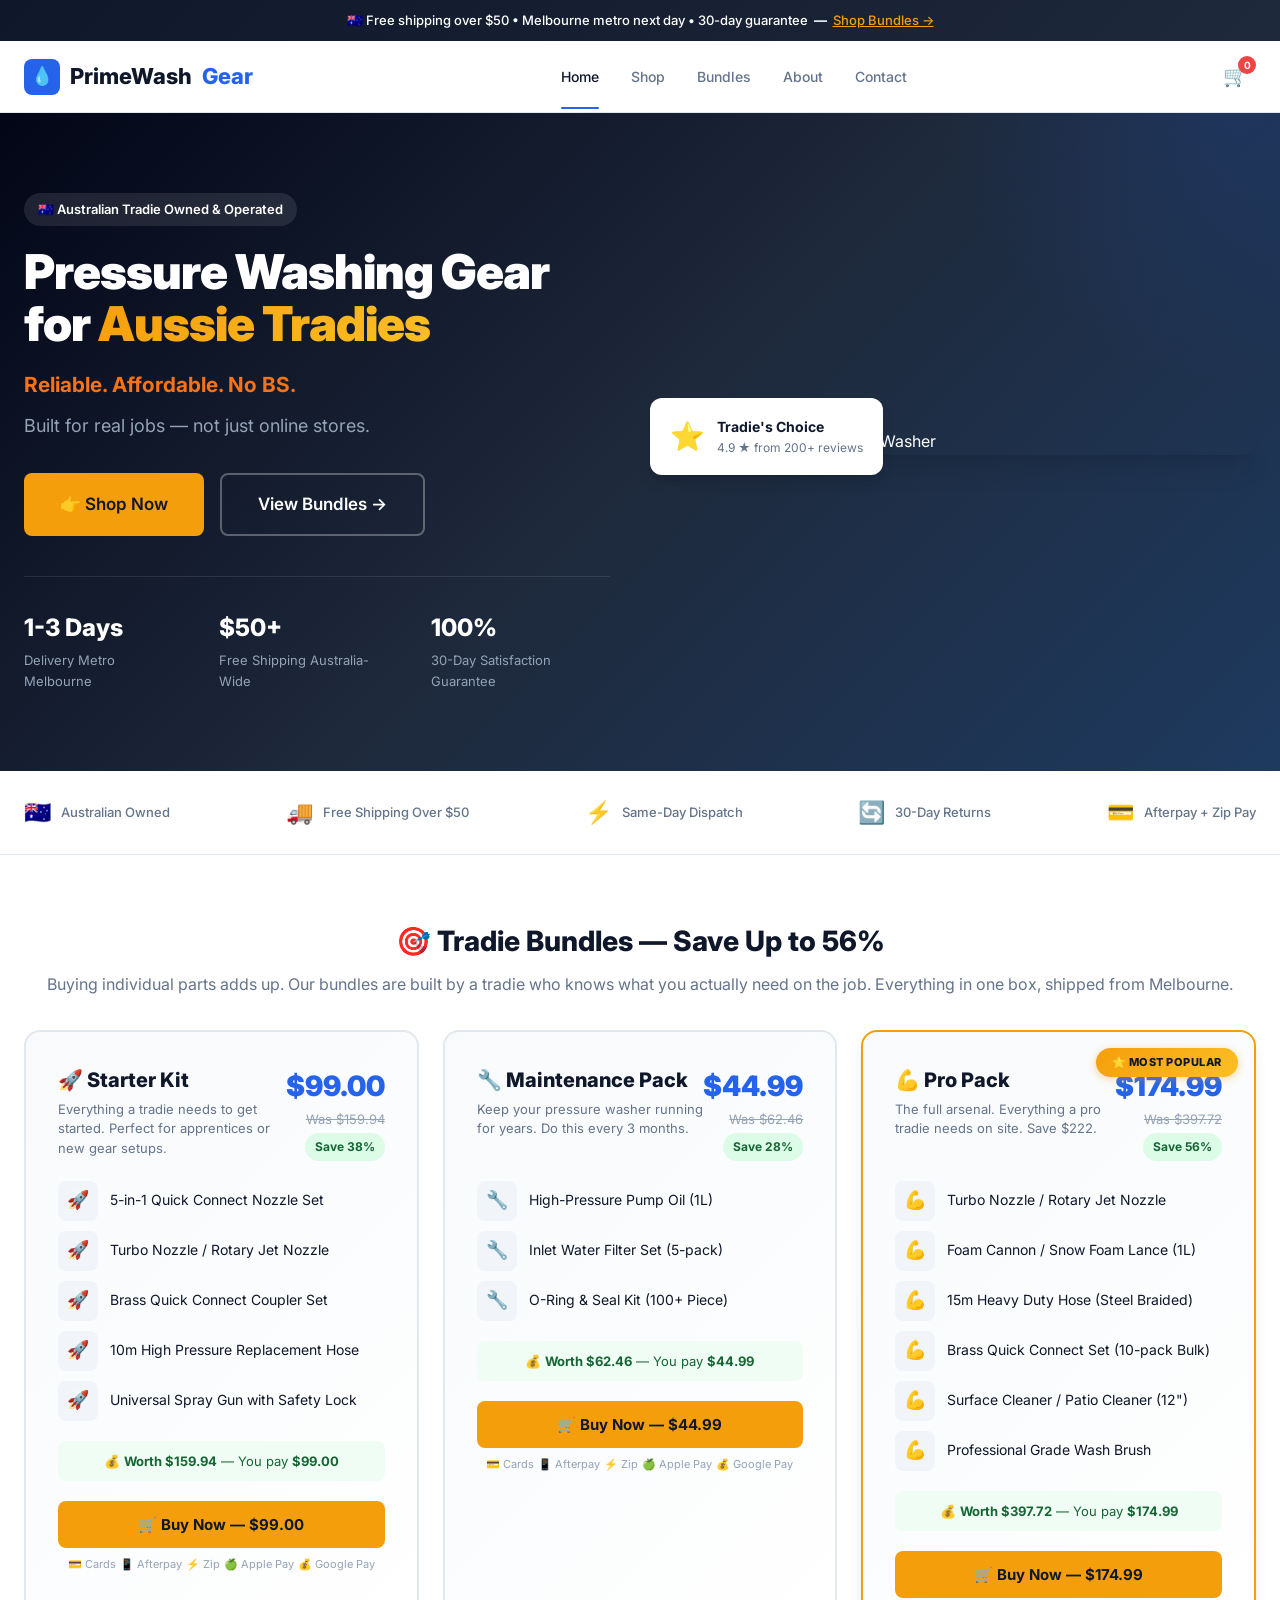
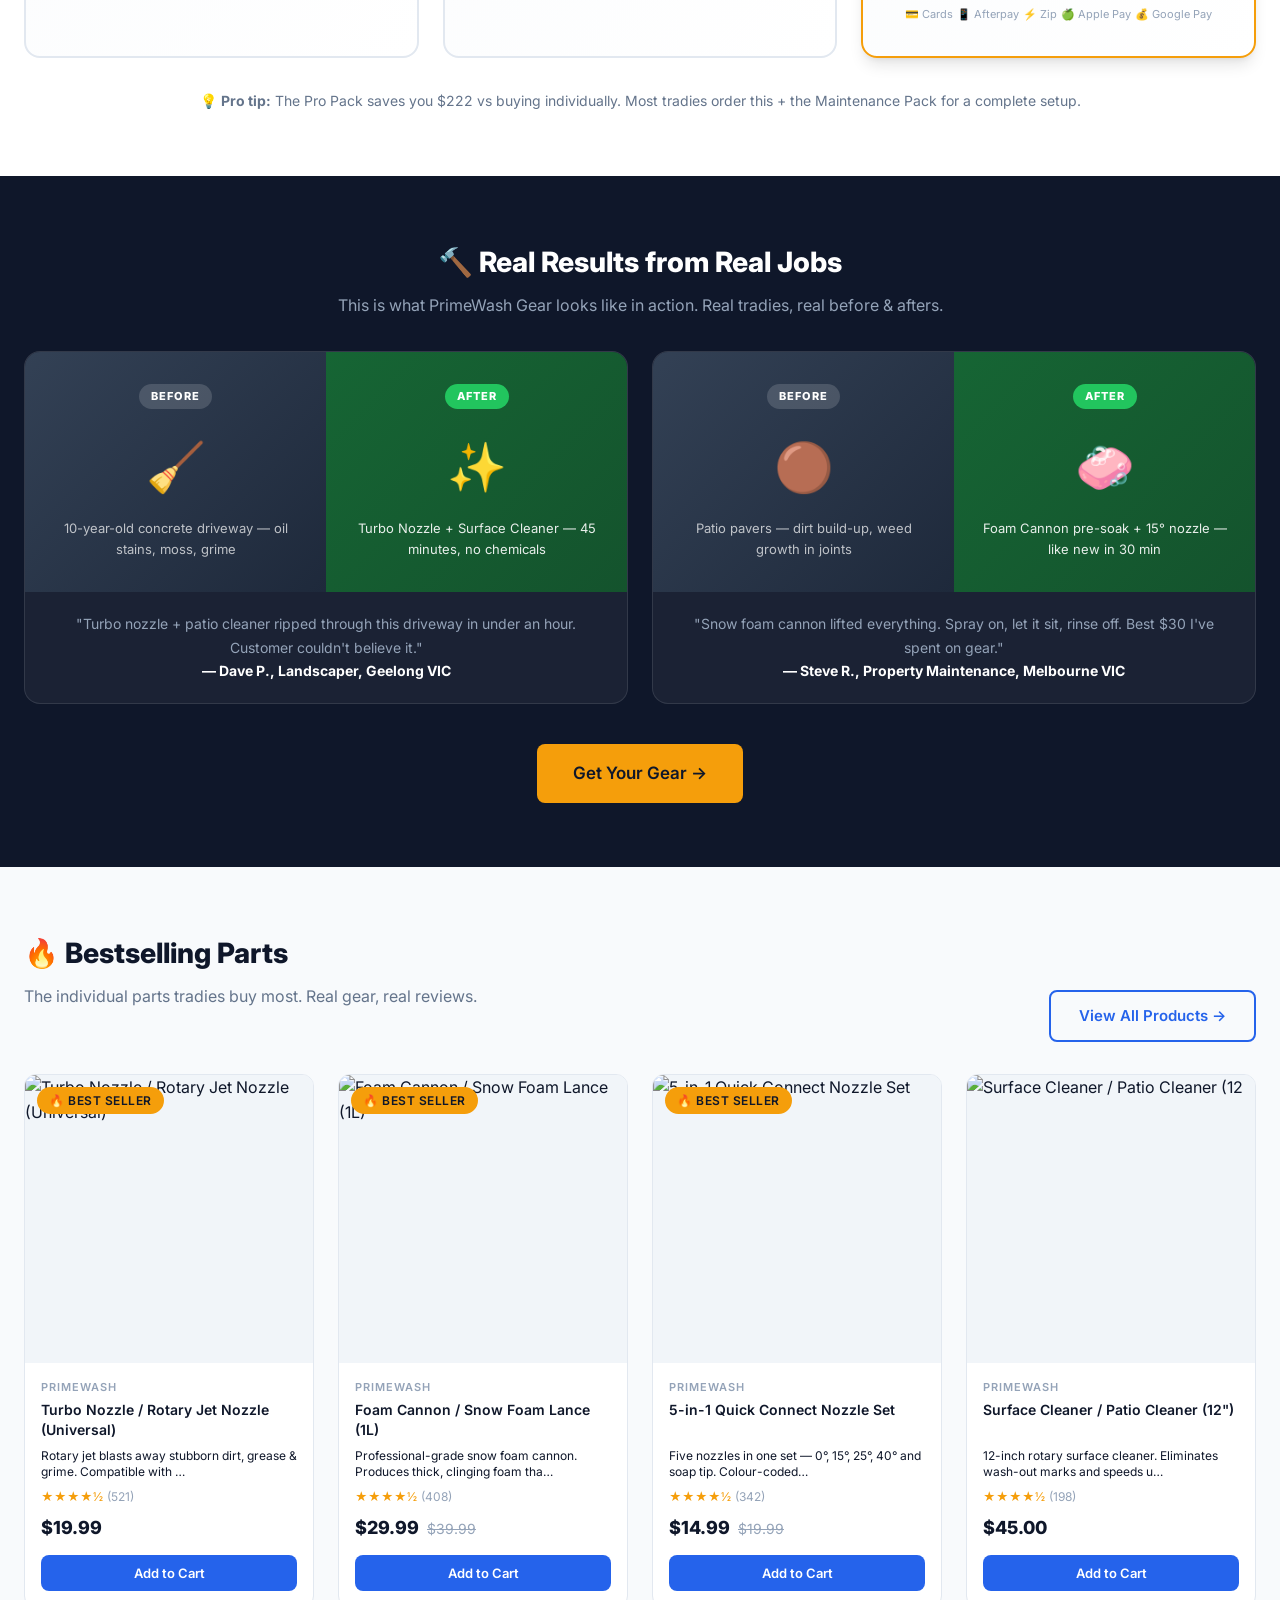
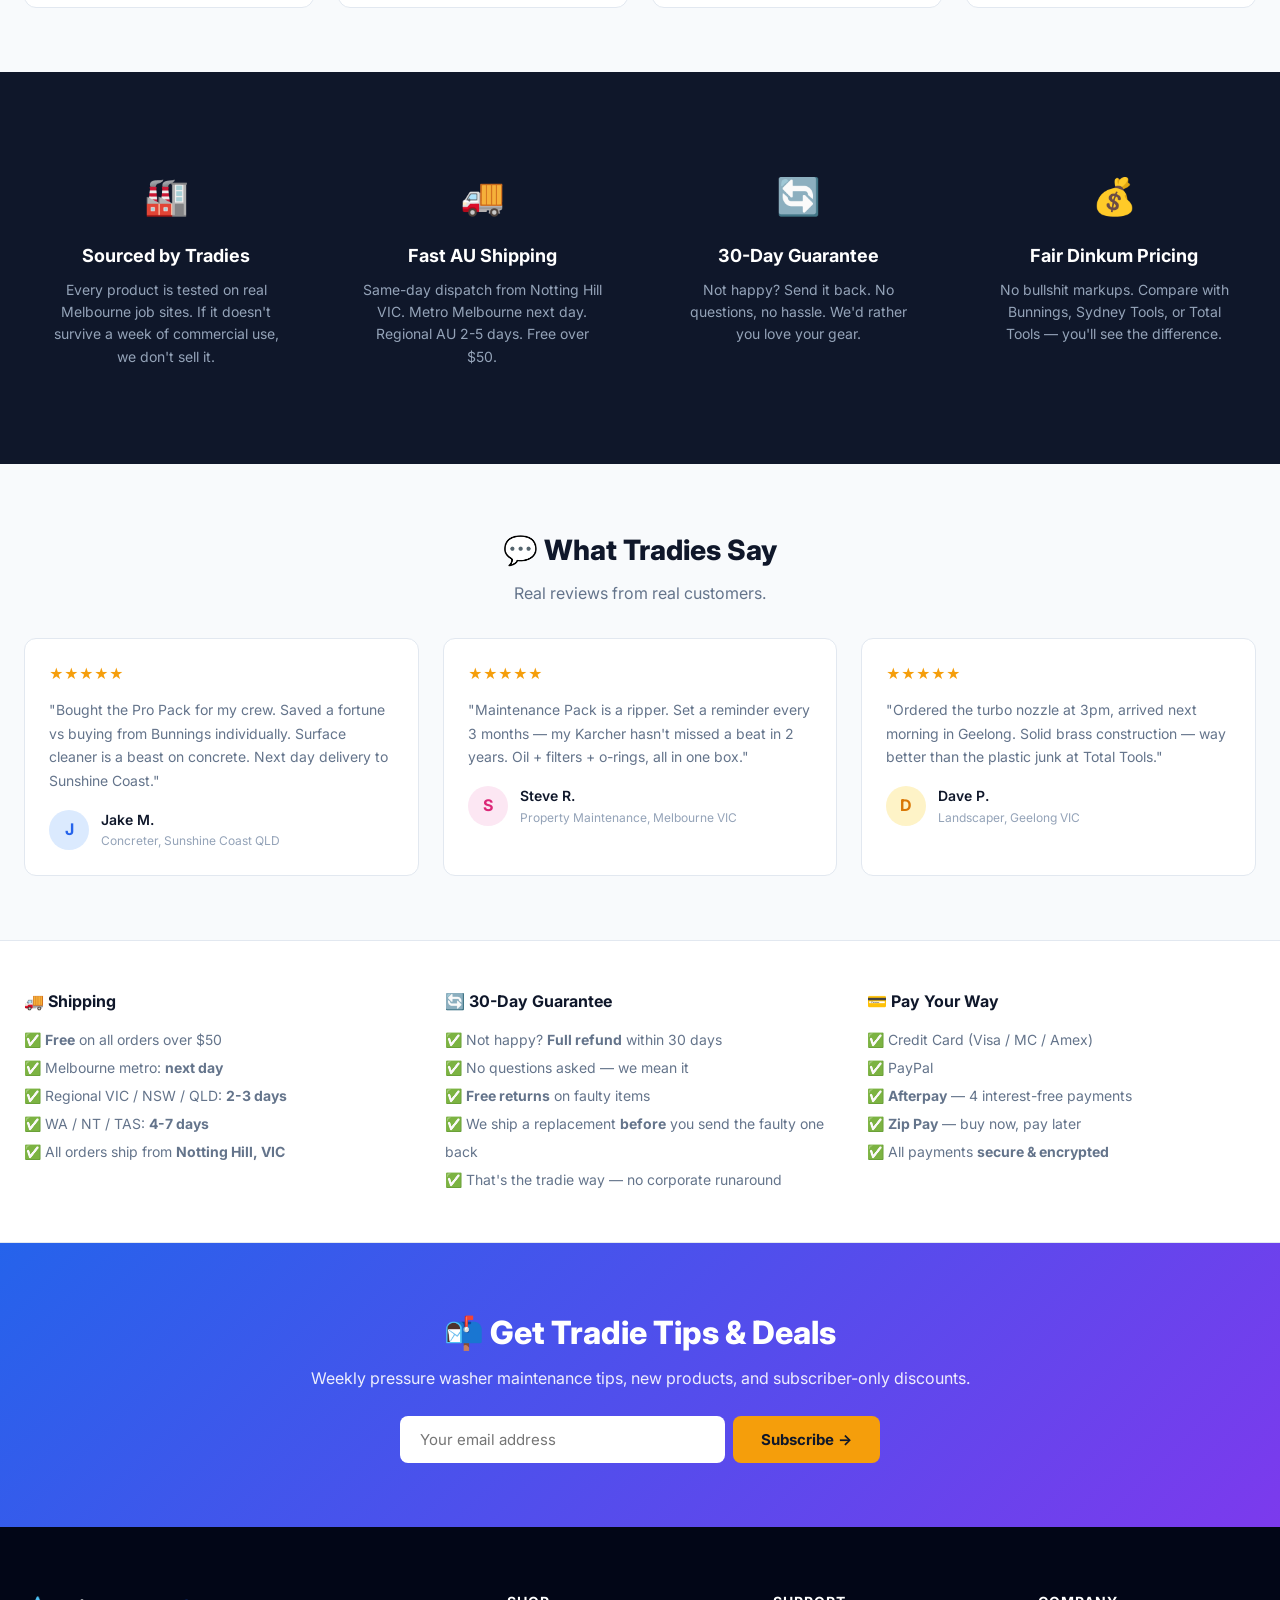
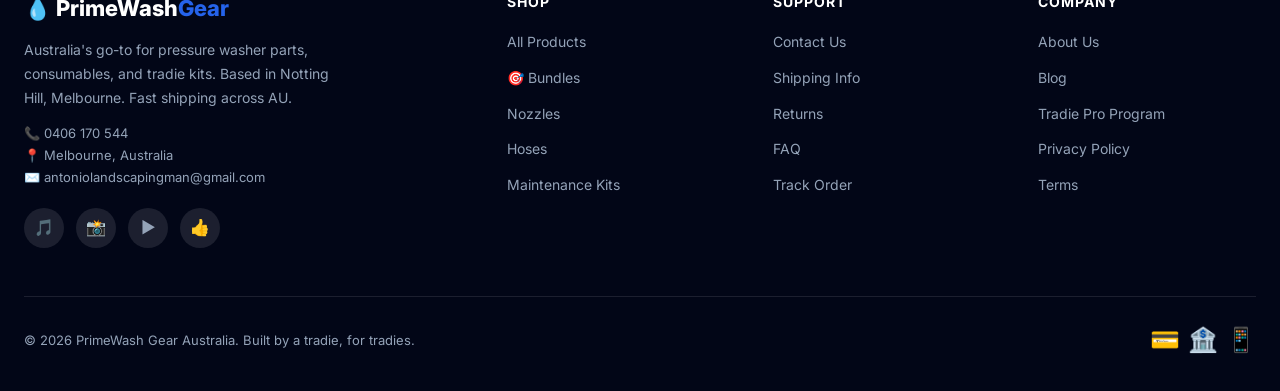
==== commit 5349dfc5: "Antonio's redesign: About page, Hero, Contact, footer, sitemap, robots.txt" ====
--- a/index.html
+++ b/index.html
@@ -56,11 +56,12 @@
     <div class="hero-grid">
       <div class="hero-text">
         <div class="hero-tag">🇦🇺 Australian Tradie Owned & Operated</div>
-        <h1>Stop Overpaying for <span>Pressure Washer Parts</span></h1>
-        <p>Premium nozzles, hoses, fittings & bundles for tradies who demand reliability. Same-day dispatch from Notting Hill, Melbourne. No bullshit markups — just gear that works.</p>
+        <h1>Pressure Washing Gear for <span>Aussie Tradies</span></h1>
+        <p class="hero-tagline" style="font-size:1.3rem;font-weight:700;color:#f97316;margin-bottom:8px;">Reliable. Affordable. No BS.</p>
+        <p>Built for real jobs — not just online stores.</p>
         <div class="hero-buttons">
-          <a href="shop.html#bundles" class="btn btn-accent btn-lg">🎯 Shop Tradie Bundles</a>
-          <a href="shop.html" class="btn btn-outline btn-lg" style="border-color:rgba(255,255,255,0.3);color:white;">Browse All Products →</a>
+          <a href="shop.html" class="btn btn-accent btn-lg">👉 Shop Now</a>
+          <a href="shop.html#bundles" class="btn btn-outline btn-lg" style="border-color:rgba(255,255,255,0.3);color:white;">View Bundles →</a>
         </div>
         <div class="hero-stats">
           <div><div class="hero-stat-value">1-3 Days</div><div class="hero-stat-label">Delivery Metro Melbourne</div></div>
@@ -293,7 +294,7 @@
       <div class="footer-brand">
         <h3>💧 PrimeWash<span>Gear</span></h3>
         <p>Australia's go-to for pressure washer parts, consumables, and tradie kits. Based in Notting Hill, Melbourne. Fast shipping across AU.</p>
-        <p style="margin-top:12px;font-size:13px;">📞 <a href="tel:+61406170544" style="color:var(--gray-400);">0406 170 544</a><br />📍 10 Elwood St, Notting Hill VIC 3168</p>
+        <p style="margin-top:12px;font-size:13px;">📞 <a href="tel:+61406170544" style="color:var(--gray-400);">0406 170 544</a><br />📍 Melbourne, Australia<br />✉️ <a href="mailto:antoniolandscapingman@gmail.com" style="color:var(--gray-400);">antoniolandscapingman@gmail.com</a></p>
         <div class="footer-social">
           <a href="#" aria-label="TikTok">🎵</a>
           <a href="#" aria-label="Instagram">📸</a>
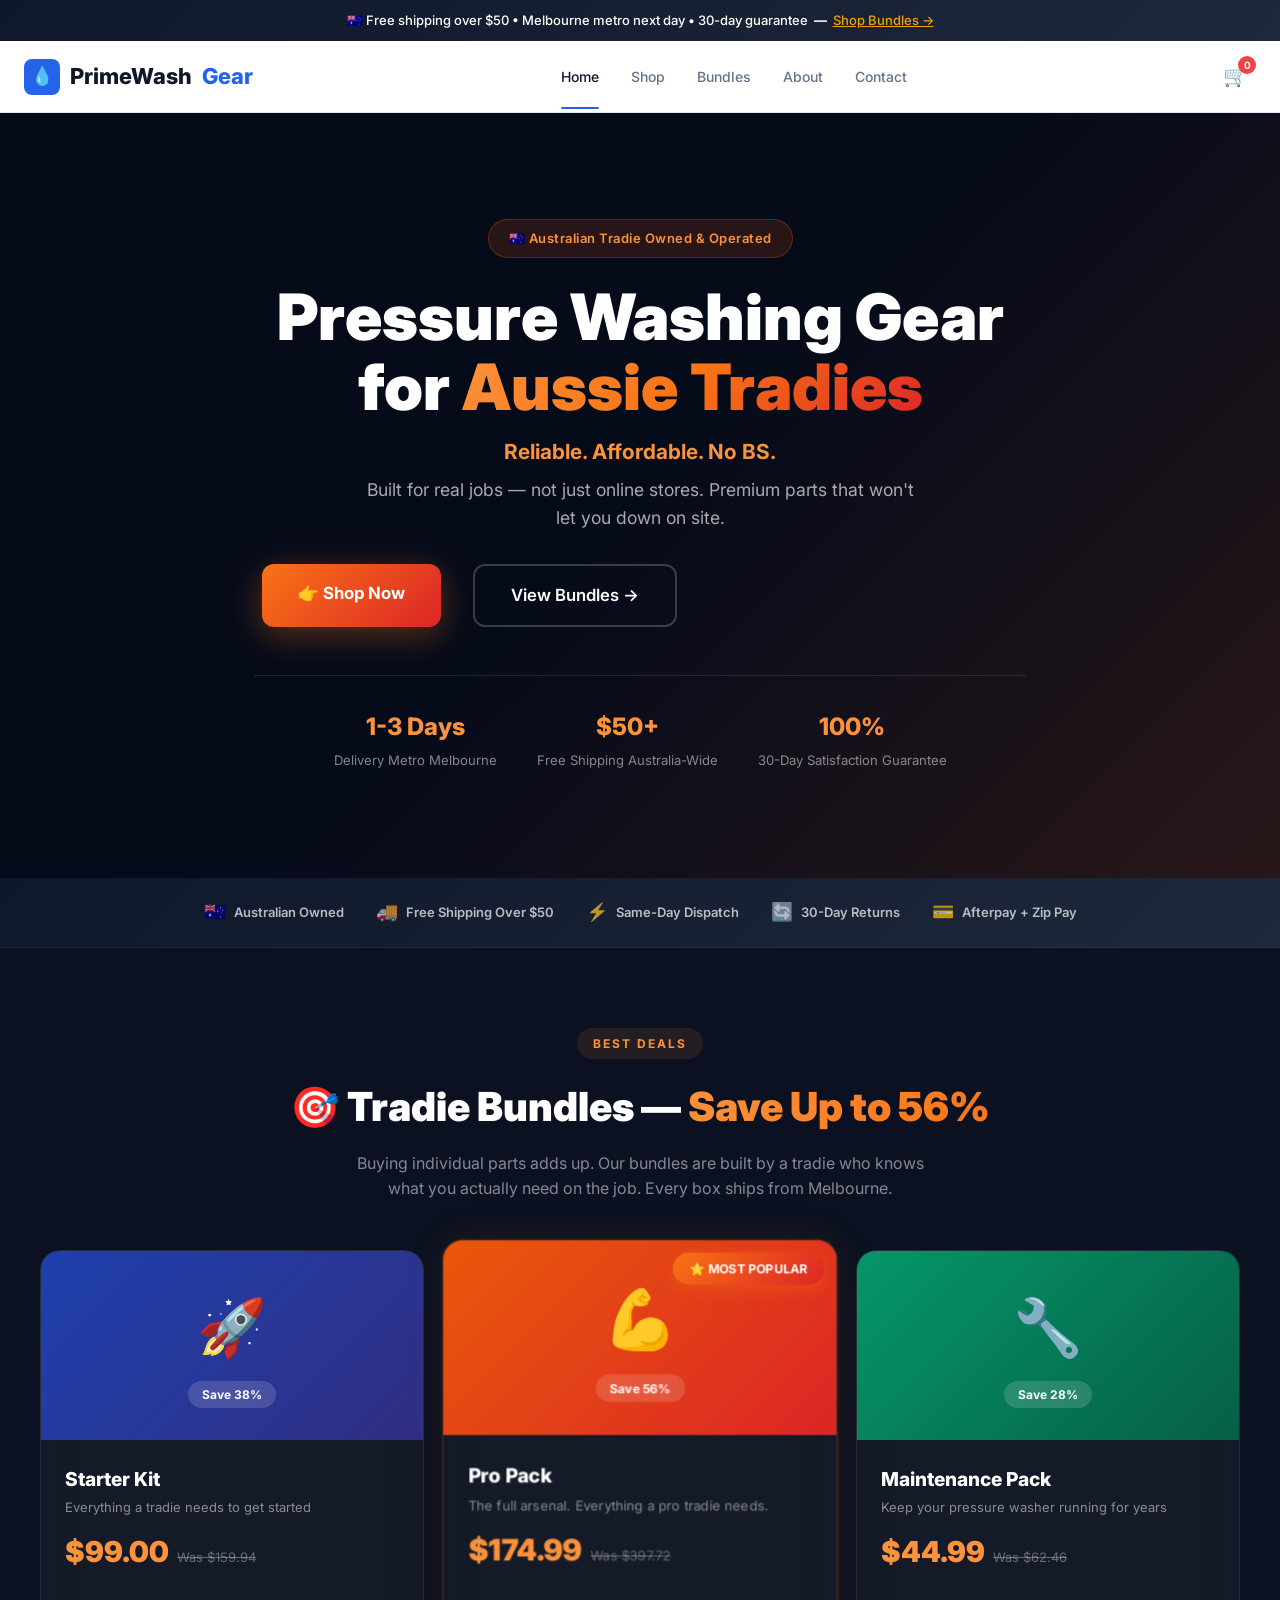
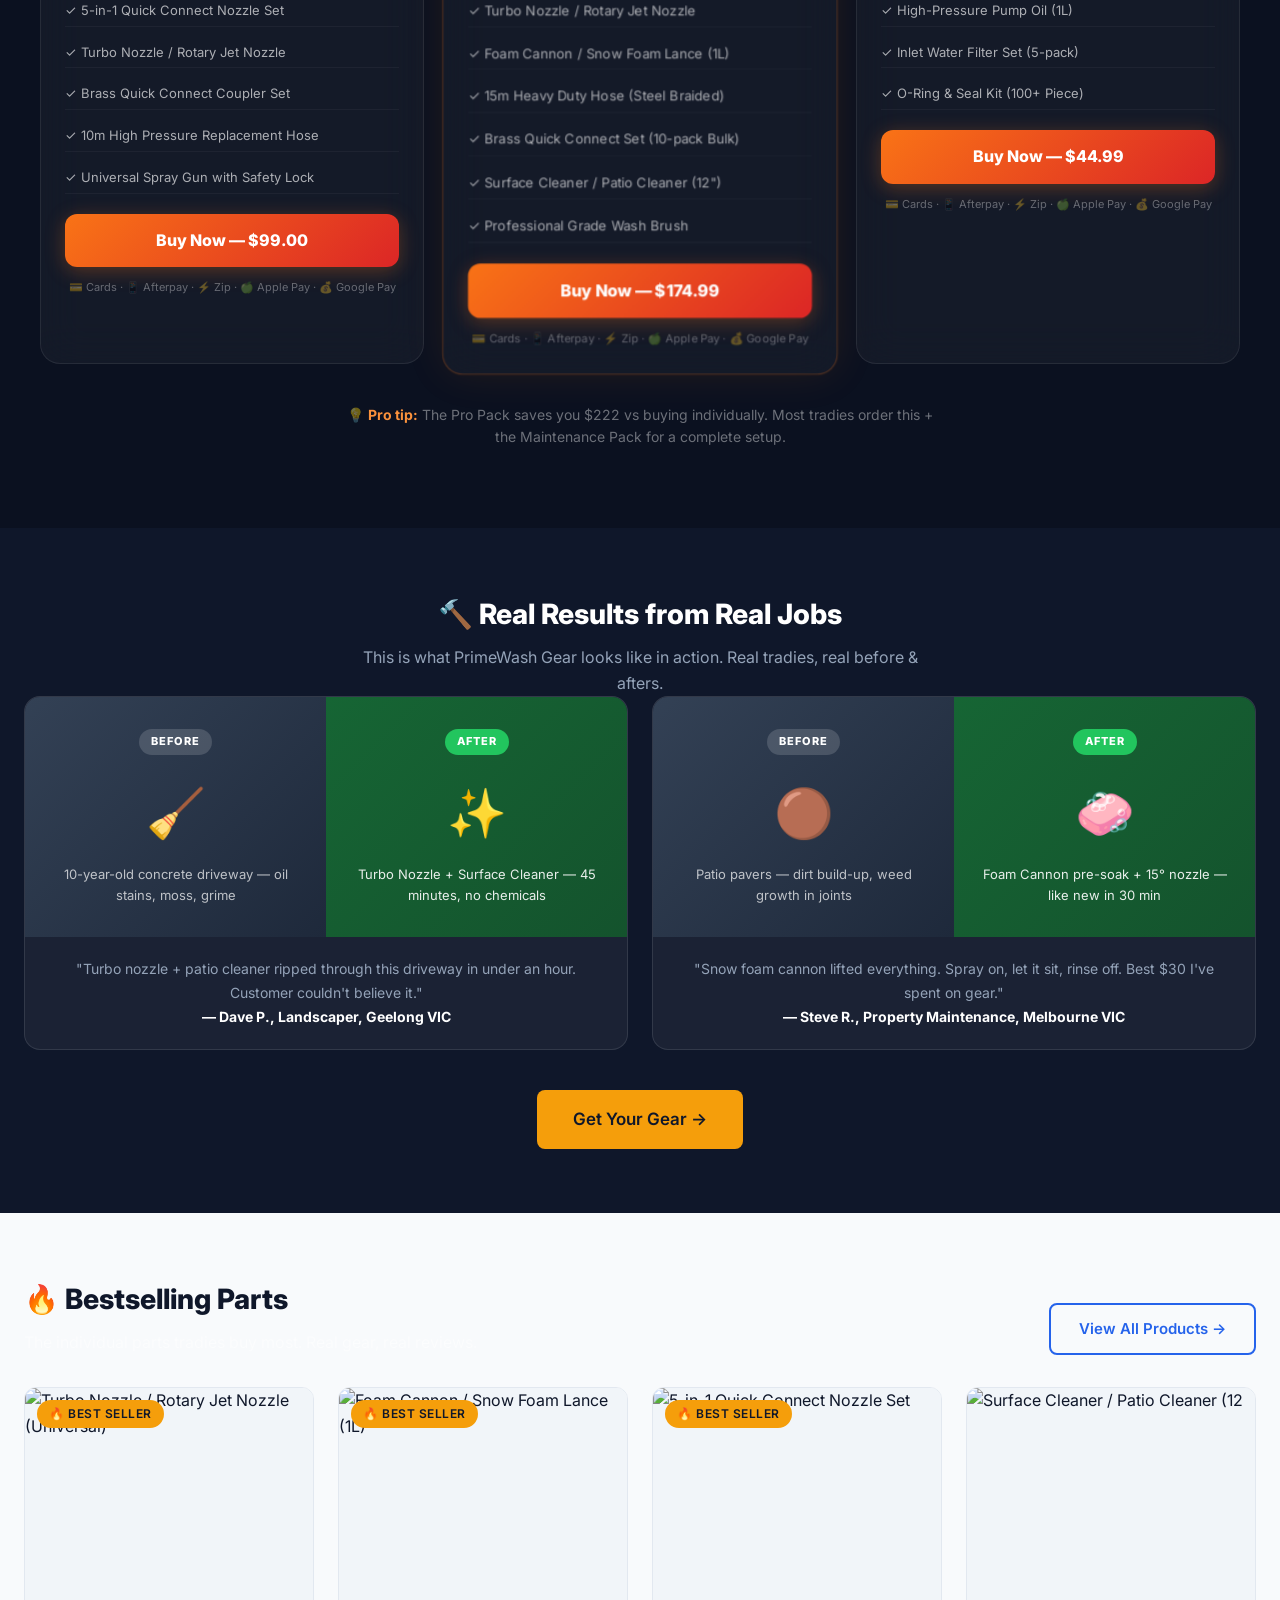
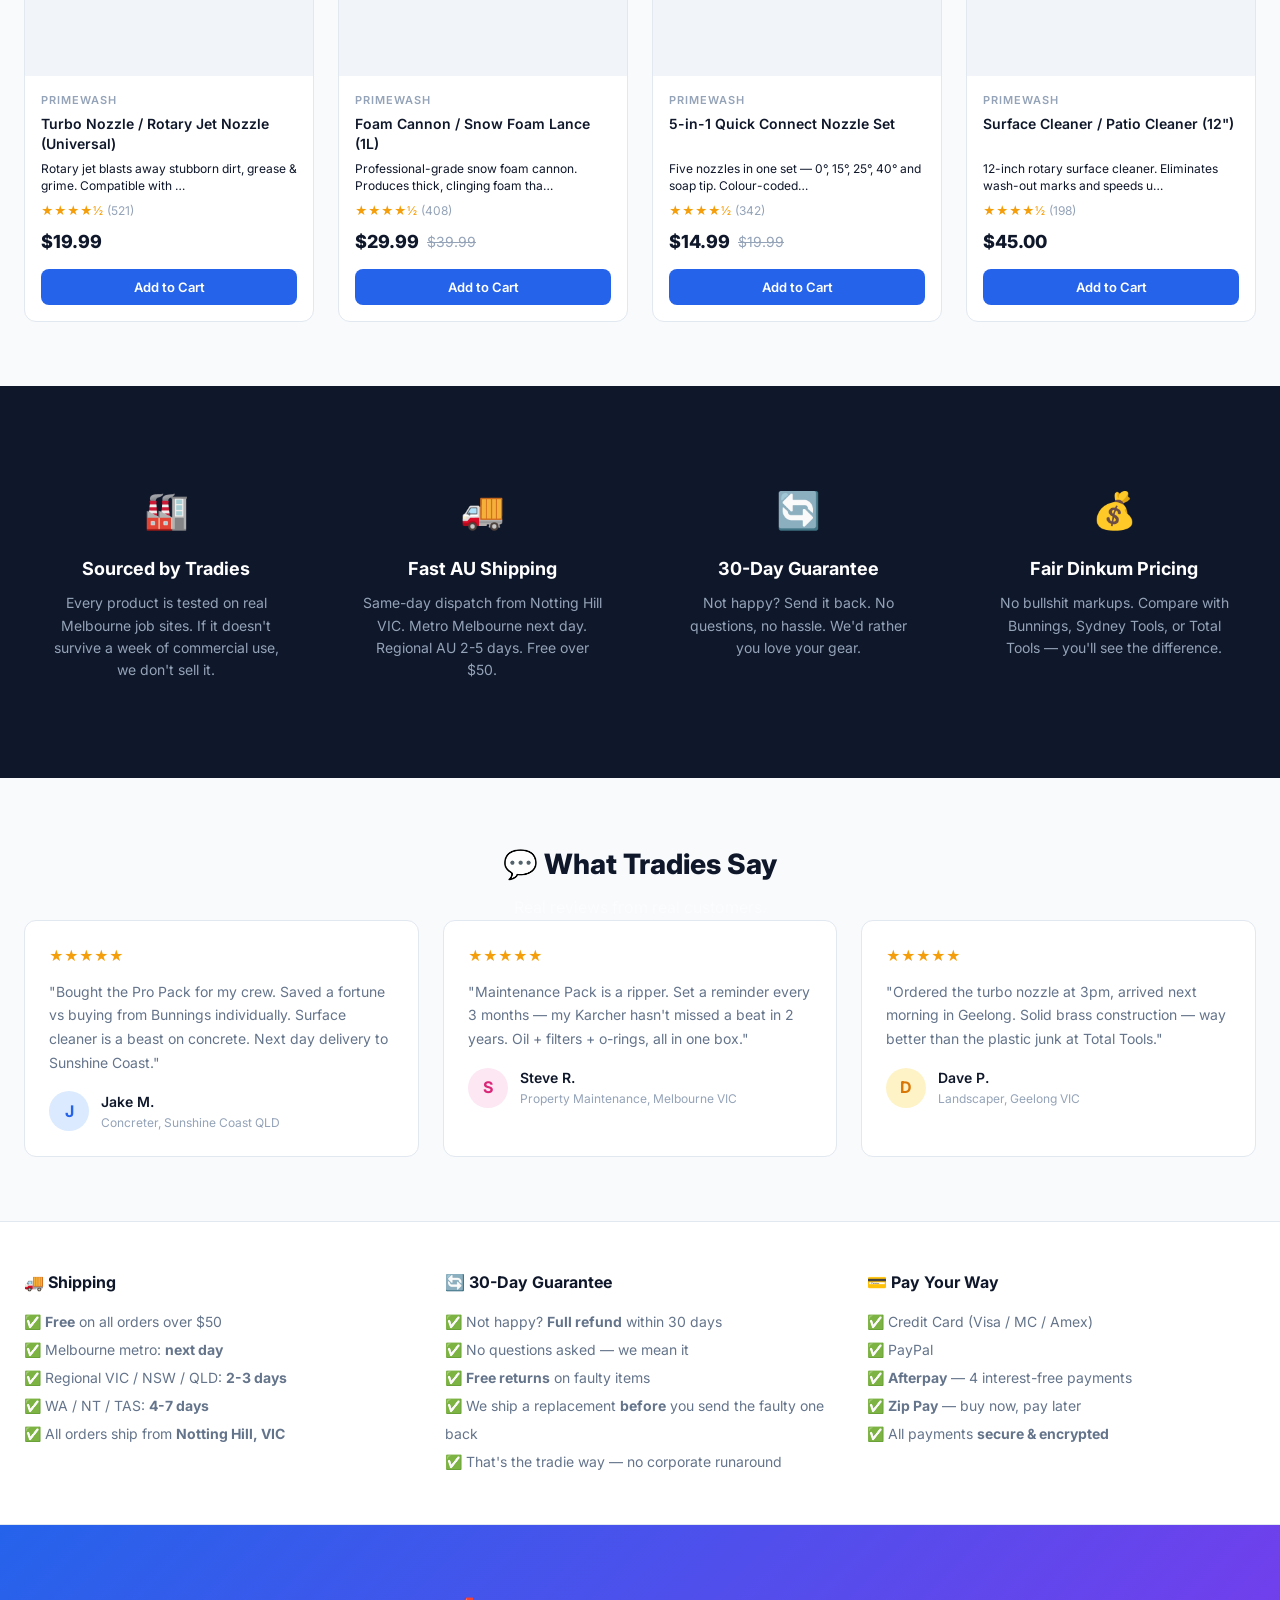
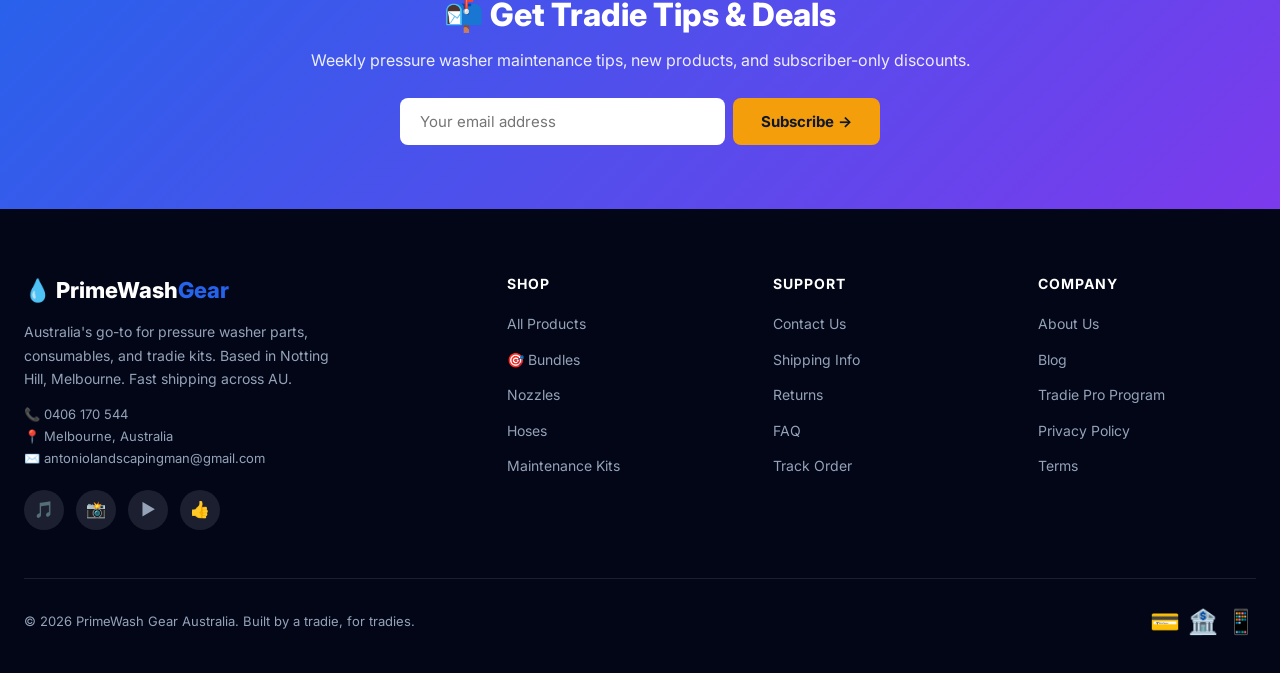
==== commit d368088b: "Premium redesign: hero with real photo, glassmorphism bundles, trust bar" ====
--- a/index.html
+++ b/index.html
@@ -10,6 +10,30 @@
   <link href="https://fonts.googleapis.com/css2?family=Inter:wght@400;500;600;700;800;900&display=swap" rel="stylesheet" />
   <link rel="stylesheet" href="css/style.css" />
   <link rel="icon" type="image/svg+xml" href="data:image/svg+xml,<svg xmlns='http://www.w3.org/2000/svg' viewBox='0 0 100 100'><text y='.9em' font-size='90'>💧</text></svg>" />
+  <script type="application/ld+json">
+  {
+    "@context": "https://schema.org",
+    "@type": "Store",
+    "name": "PrimeWash Gear Australia",
+    "description": "Pressure washing gear for Aussie tradies. Reliable parts, fair prices.",
+    "url": "https://edinsonmipc-oss.github.io/primewashgear/",
+    "telephone": "+61406170544",
+    "email": "antoniolandscapingman@gmail.com",
+    "address": {
+      "@type": "PostalAddress",
+      "addressLocality": "Melbourne",
+      "addressRegion": "VIC",
+      "addressCountry": "AU"
+    },
+    "openingHours": "Mo-Fr 07:00-17:00",
+    "priceRange": "$15-$175",
+    "image": "https://edinsonmipc-oss.github.io/primewashgear/images/hero-product.webp",
+    "sameAs": [
+      "https://www.tiktok.com/@primewashgear",
+      "https://www.instagram.com/primewashgear"
+    ]
+  }
+  </script>
 </head>
 <body>
 
@@ -50,66 +74,398 @@
   <a href="contact.html">📞 Contact</a>
 </div>
 
-<!-- HERO -->
-<section class="hero">
-  <div class="container">
-    <div class="hero-grid">
-      <div class="hero-text">
-        <div class="hero-tag">🇦🇺 Australian Tradie Owned & Operated</div>
-        <h1>Pressure Washing Gear for <span>Aussie Tradies</span></h1>
-        <p class="hero-tagline" style="font-size:1.3rem;font-weight:700;color:#f97316;margin-bottom:8px;">Reliable. Affordable. No BS.</p>
-        <p>Built for real jobs — not just online stores.</p>
-        <div class="hero-buttons">
-          <a href="shop.html" class="btn btn-accent btn-lg">👉 Shop Now</a>
-          <a href="shop.html#bundles" class="btn btn-outline btn-lg" style="border-color:rgba(255,255,255,0.3);color:white;">View Bundles →</a>
-        </div>
-        <div class="hero-stats">
-          <div><div class="hero-stat-value">1-3 Days</div><div class="hero-stat-label">Delivery Metro Melbourne</div></div>
-          <div><div class="hero-stat-value">$50+</div><div class="hero-stat-label">Free Shipping Australia-Wide</div></div>
-          <div><div class="hero-stat-value">100%</div><div class="hero-stat-label">30-Day Satisfaction Guarantee</div></div>
-        </div>
-      </div>
-      <div class="hero-image">
-        <img src="https://ae-pic-a1.aliexpress-media.com/kf/S6ed4cbab10b54397bd45040e94440d93u.jpg_480x480q75.jpg_.avif"
-             alt="Turbo Nozzle — Pressure Washer" class="hero-image-main" />
-        <div class="hero-badge">
-          <span class="hero-badge-icon">⭐</span>
-          <div>
-            <div class="hero-badge-text">Tradie's Choice</div>
-            <div class="hero-badge-sub">4.9 ★ from 200+ reviews</div>
-          </div>
-        </div>
-      </div>
-    </div>
-  </div>
-</section>
-
-<!-- TRUST BAR -->
-<section class="trust-bar">
-  <div class="container">
-    <div class="trust-grid">
-      <div class="trust-item"><span class="trust-icon">🇦🇺</span> Australian Owned</div>
-      <div class="trust-item"><span class="trust-icon">🚚</span> Free Shipping Over $50</div>
-      <div class="trust-item"><span class="trust-icon">⚡</span> Same-Day Dispatch</div>
-      <div class="trust-item"><span class="trust-icon">🔄</span> 30-Day Returns</div>
-      <div class="trust-item"><span class="trust-icon">💳</span> Afterpay + Zip Pay</div>
-    </div>
-  </div>
-</section>
-
-<!-- BUNDLES SECTION — FIRST -->
-<section class="bundles-section" id="bundles">
-  <div class="container">
-    <h2 class="section-title" style="text-align:center;">🎯 Tradie Bundles — Save Up to 56%</h2>
-    <p class="section-subtitle" style="text-align:center;">Buying individual parts adds up. Our bundles are built by a tradie who knows what you actually need on the job. Everything in one box, shipped from Melbourne.</p>
-    <div class="bundles-grid" id="bundlesGrid">
-      <!-- Injected by JS -->
-    </div>
-    <div style="text-align:center;margin-top:32px;">
-      <p style="font-size:14px;color:var(--gray-600);">💡 <strong>Pro tip:</strong> The Pro Pack saves you $222 vs buying individually. Most tradies order this + the Maintenance Pack for a complete setup.</p>
-    </div>
-  </div>
-</section>
+<!-- HERO - Premium -->
+<section class="hero-premium">
+  <div class="hero-bg" style="background-image:url('https://images.unsplash.com/photo-1580654412196-83c94e8be1c0?w=1920&h=1080&fit=crop');"></div>
+  <div class="hero-overlay"></div>
+  <div class="hero-premium-content">
+    <div class="hero-tag">🇦🇺 Australian Tradie Owned & Operated</div>
+    <h1>Pressure Washing Gear for <span class="hero-gradient-text">Aussie Tradies</span></h1>
+    <p class="hero-subtitle">Reliable. Affordable. No BS.</p>
+    <p class="hero-desc">Built for real jobs — not just online stores. Premium parts that won't let you down on site.</p>
+    <div class="hero-buttons">
+      <a href="shop.html" class="btn-premium">👉 Shop Now</a>
+      <a href="shop.html#bundles" class="btn-premium-outline">View Bundles →</a>
+    </div>
+    <div class="hero-stats">
+      <div class="hero-stat"><span class="hs-value">1-3 Days</span><span class="hs-label">Delivery Metro Melbourne</span></div>
+      <div class="hero-stat"><span class="hs-value">$50+</span><span class="hs-label">Free Shipping Australia-Wide</span></div>
+      <div class="hero-stat"><span class="hs-value">100%</span><span class="hs-label">30-Day Satisfaction Guarantee</span></div>
+    </div>
+  </div>
+</section>
+
+<!-- TRUST BAR - Premium -->
+<section class="trust-bar-premium">
+  <div class="container">
+    <div class="trust-grid-premium">
+      <div class="trust-badge"><span>🇦🇺</span> Australian Owned</div>
+      <div class="trust-badge"><span>🚚</span> Free Shipping Over $50</div>
+      <div class="trust-badge"><span>⚡</span> Same-Day Dispatch</div>
+      <div class="trust-badge"><span>🔄</span> 30-Day Returns</div>
+      <div class="trust-badge"><span>💳</span> Afterpay + Zip Pay</div>
+    </div>
+  </div>
+</section>
+
+<!-- BUNDLES - Premium Glassmorphism -->
+<section class="bundles-premium" id="bundles">
+  <div class="container">
+    <div class="section-header">
+      <span class="section-tag">BEST DEALS</span>
+      <h2>🎯 Tradie Bundles — <span class="gradient-text">Save Up to 56%</span></h2>
+      <p class="section-subtitle">Buying individual parts adds up. Our bundles are built by a tradie who knows what you actually need on the job. Every box ships from Melbourne.</p>
+    </div>
+    <div class="bundles-grid-premium">
+      <!-- Starter Kit -->
+      <div class="bundle-card-premium">
+        <div class="bundle-visual" style="background:linear-gradient(135deg,#1e40af,#312e81);">
+          <div class="bundle-icon">🚀</div>
+          <div class="bundle-savings-tag">Save 38%</div>
+        </div>
+        <div class="bundle-info">
+          <div class="bundle-name">Starter Kit</div>
+          <div class="bundle-sub">Everything a tradie needs to get started</div>
+          <div class="bundle-pricing"><span class="bundle-price">$99.00</span><span class="bundle-was">Was $159.94</span></div>
+          <ul class="bundle-items">
+            <li>✓ 5-in-1 Quick Connect Nozzle Set</li>
+            <li>✓ Turbo Nozzle / Rotary Jet Nozzle</li>
+            <li>✓ Brass Quick Connect Coupler Set</li>
+            <li>✓ 10m High Pressure Replacement Hose</li>
+            <li>✓ Universal Spray Gun with Safety Lock</li>
+          </ul>
+          <a href="https://buy.stripe.com/4gM14o99NdWxgM7e3SeUU01" class="btn-bundle">Buy Now — $99.00</a>
+          <div class="bundle-payment-badges">💳 Cards · 📱 Afterpay · ⚡ Zip · 🍏 Apple Pay · 💰 Google Pay</div>
+        </div>
+      </div>
+      <!-- Pro Pack - Featured -->
+      <div class="bundle-card-premium featured">
+        <div class="bundle-badge-premium">⭐ MOST POPULAR</div>
+        <div class="bundle-visual" style="background:linear-gradient(135deg,#ea580c,#dc2626);">
+          <div class="bundle-icon">💪</div>
+          <div class="bundle-savings-tag">Save 56%</div>
+        </div>
+        <div class="bundle-info">
+          <div class="bundle-name">Pro Pack</div>
+          <div class="bundle-sub">The full arsenal. Everything a pro tradie needs.</div>
+          <div class="bundle-pricing"><span class="bundle-price">$174.99</span><span class="bundle-was">Was $397.72</span></div>
+          <ul class="bundle-items">
+            <li>✓ Turbo Nozzle / Rotary Jet Nozzle</li>
+            <li>✓ Foam Cannon / Snow Foam Lance (1L)</li>
+            <li>✓ 15m Heavy Duty Hose (Steel Braided)</li>
+            <li>✓ Brass Quick Connect Set (10-pack Bulk)</li>
+            <li>✓ Surface Cleaner / Patio Cleaner (12")</li>
+            <li>✓ Professional Grade Wash Brush</li>
+          </ul>
+          <a href="https://buy.stripe.com/cNifZi4Tx8CdeDZ2laeUU00" class="btn-bundle">Buy Now — $174.99</a>
+          <div class="bundle-payment-badges">💳 Cards · 📱 Afterpay · ⚡ Zip · 🍏 Apple Pay · 💰 Google Pay</div>
+        </div>
+      </div>
+      <!-- Maintenance Pack -->
+      <div class="bundle-card-premium">
+        <div class="bundle-visual" style="background:linear-gradient(135deg,#059669,#065f46);">
+          <div class="bundle-icon">🔧</div>
+          <div class="bundle-savings-tag">Save 28%</div>
+        </div>
+        <div class="bundle-info">
+          <div class="bundle-name">Maintenance Pack</div>
+          <div class="bundle-sub">Keep your pressure washer running for years</div>
+          <div class="bundle-pricing"><span class="bundle-price">$44.99</span><span class="bundle-was">Was $62.46</span></div>
+          <ul class="bundle-items">
+            <li>✓ High-Pressure Pump Oil (1L)</li>
+            <li>✓ Inlet Water Filter Set (5-pack)</li>
+            <li>✓ O-Ring & Seal Kit (100+ Piece)</li>
+          </ul>
+          <a href="https://buy.stripe.com/28E6oI3Pt7y92VhbVKeUU02" class="btn-bundle">Buy Now — $44.99</a>
+          <div class="bundle-payment-badges">💳 Cards · 📱 Afterpay · ⚡ Zip · 🍏 Apple Pay · 💰 Google Pay</div>
+        </div>
+      </div>
+    </div>
+    <div class="bundle-ps">
+      💡 <strong>Pro tip:</strong> The Pro Pack saves you $222 vs buying individually. Most tradies order this + the Maintenance Pack for a complete setup.
+    </div>
+  </div>
+</section>
+
+<style>
+/* ========== PREMIUM HERO ========== */
+.hero-premium {
+  position: relative;
+  min-height: 85vh;
+  display: flex;
+  align-items: center;
+  overflow: hidden;
+  background: #060b1a;
+}
+.hero-bg {
+  position: absolute;
+  inset: 0;
+  background-size: cover;
+  background-position: center 30%;
+  filter: brightness(0.25) saturate(1.2);
+  transform: scale(1.05);
+}
+.hero-overlay {
+  position: absolute;
+  inset: 0;
+  background: linear-gradient(135deg, rgba(6,11,26,0.92) 0%, rgba(6,11,26,0.7) 50%, rgba(233,88,12,0.15) 100%);
+}
+.hero-premium-content {
+  position: relative;
+  z-index: 2;
+  max-width: 820px;
+  margin: 0 auto;
+  padding: 40px 24px;
+  text-align: center;
+}
+.hero-tag {
+  display: inline-block;
+  background: rgba(233,88,12,0.15);
+  border: 1px solid rgba(233,88,12,0.3);
+  color: #fb923c;
+  font-size: 13px;
+  font-weight: 600;
+  padding: 8px 20px;
+  border-radius: 100px;
+  margin-bottom: 24px;
+  letter-spacing: 0.5px;
+}
+.hero-premium h1 {
+  font-size: clamp(2.2rem, 5.5vw, 4rem);
+  font-weight: 900;
+  line-height: 1.1;
+  color: white;
+  margin-bottom: 12px;
+}
+.hero-gradient-text {
+  background: linear-gradient(135deg, #fb923c, #f97316, #dc2626);
+  -webkit-background-clip: text;
+  -webkit-text-fill-color: transparent;
+  background-clip: text;
+}
+.hero-subtitle {
+  font-size: 1.3rem;
+  font-weight: 700;
+  color: #fb923c;
+  margin-bottom: 8px;
+}
+.hero-desc {
+  font-size: 1.1rem;
+  color: rgba(255,255,255,0.65);
+  max-width: 560px;
+  margin: 0 auto 32px;
+  line-height: 1.6;
+}
+.btn-premium {
+  display: inline-block;
+  background: linear-gradient(135deg, #f97316, #dc2626);
+  color: white;
+  font-weight: 700;
+  font-size: 1.05rem;
+  padding: 16px 36px;
+  border-radius: 12px;
+  text-decoration: none;
+  transition: all 0.3s ease;
+  box-shadow: 0 8px 32px rgba(249,115,22,0.35);
+  margin: 0 8px;
+}
+.btn-premium:hover {
+  transform: translateY(-2px);
+  box-shadow: 0 12px 40px rgba(249,115,22,0.5);
+}
+.btn-premium-outline {
+  display: inline-block;
+  color: white;
+  font-weight: 600;
+  font-size: 1.05rem;
+  padding: 16px 36px;
+  border-radius: 12px;
+  text-decoration: none;
+  border: 2px solid rgba(255,255,255,0.2);
+  transition: all 0.3s ease;
+  margin: 0 8px;
+}
+.btn-premium-outline:hover {
+  border-color: #f97316;
+  background: rgba(249,115,22,0.1);
+}
+.hero-stats {
+  display: flex;
+  justify-content: center;
+  gap: 40px;
+  margin-top: 48px;
+  flex-wrap: wrap;
+}
+.hero-stat { text-align: center; }
+.hs-value { display:block; font-size:1.5rem; font-weight:800; color:#fb923c; }
+.hs-label { display:block; font-size:0.82rem; color:rgba(255,255,255,0.5); margin-top:4px; }
+
+/* ========== PREMIUM TRUST BAR ========== */
+.trust-bar-premium {
+  background: linear-gradient(135deg, #0f172a, #1e293b);
+  padding: 20px 0;
+  border-bottom: 1px solid rgba(255,255,255,0.05);
+}
+.trust-grid-premium {
+  display: flex;
+  justify-content: center;
+  gap: 32px;
+  flex-wrap: wrap;
+}
+.trust-badge {
+  display: flex;
+  align-items: center;
+  gap: 8px;
+  color: rgba(255,255,255,0.7);
+  font-size: 13px;
+  font-weight: 600;
+}
+.trust-badge span { font-size: 18px; }
+
+/* ========== PREMIUM BUNDLES ========== */
+.bundles-premium {
+  padding: 80px 0;
+  background: #0b1120;
+}
+.section-header { text-align:center; margin-bottom: 48px; }
+.section-tag {
+  display: inline-block;
+  background: rgba(251,146,60,0.1);
+  color: #fb923c;
+  font-size: 12px;
+  font-weight: 700;
+  padding: 6px 16px;
+  border-radius: 100px;
+  letter-spacing: 2px;
+  margin-bottom: 16px;
+}
+.section-header h2 {
+  font-size: clamp(1.8rem, 3.5vw, 2.5rem);
+  font-weight: 900;
+  color: white;
+  margin-bottom: 12px;
+}
+.gradient-text {
+  background: linear-gradient(135deg, #fb923c, #f97316);
+  -webkit-background-clip: text;
+  -webkit-text-fill-color: transparent;
+  background-clip: text;
+}
+.section-subtitle { color: rgba(255,255,255,0.5); max-width: 600px; margin: 0 auto; line-height: 1.6; }
+.bundles-grid-premium {
+  display: grid;
+  grid-template-columns: repeat(3, 1fr);
+  gap: 24px;
+  max-width: 1200px;
+  margin: 0 auto;
+}
+.bundle-card-premium {
+  background: rgba(255,255,255,0.04);
+  backdrop-filter: blur(20px);
+  -webkit-backdrop-filter: blur(20px);
+  border: 1px solid rgba(255,255,255,0.08);
+  border-radius: 20px;
+  overflow: hidden;
+  transition: all 0.4s cubic-bezier(0.175, 0.885, 0.32, 1.1);
+  position: relative;
+}
+.bundle-card-premium:hover {
+  transform: translateY(-8px);
+  border-color: rgba(249,115,22,0.3);
+  box-shadow: 0 20px 60px rgba(0,0,0,0.4);
+}
+.bundle-card-premium.featured {
+  border-color: rgba(249,115,22,0.3);
+  box-shadow: 0 0 40px rgba(249,115,22,0.1);
+  transform: scale(1.03);
+}
+.bundle-card-premium.featured:hover {
+  transform: scale(1.03) translateY(-8px);
+}
+.bundle-badge-premium {
+  position: absolute;
+  top: 12px;
+  right: 12px;
+  background: linear-gradient(135deg, #f97316, #dc2626);
+  color: white;
+  font-size: 12px;
+  font-weight: 700;
+  padding: 6px 16px;
+  border-radius: 100px;
+  z-index: 3;
+  box-shadow: 0 4px 16px rgba(249,115,22,0.4);
+}
+.bundle-visual {
+  padding: 32px;
+  text-align: center;
+  position: relative;
+  min-height: 140px;
+  display: flex;
+  flex-direction: column;
+  align-items: center;
+  justify-content: center;
+}
+.bundle-icon { font-size: 3.5rem; margin-bottom: 8px; }
+.bundle-savings-tag {
+  display: inline-block;
+  background: rgba(255,255,255,0.15);
+  backdrop-filter: blur(8px);
+  color: white;
+  font-size: 12px;
+  font-weight: 700;
+  padding: 4px 14px;
+  border-radius: 100px;
+}
+.bundle-info { padding: 24px; }
+.bundle-name { font-size: 1.2rem; font-weight: 800; color: white; margin-bottom: 4px; }
+.bundle-sub { font-size: 13px; color: rgba(255,255,255,0.5); margin-bottom: 12px; line-height: 1.4; }
+.bundle-pricing { margin-bottom: 16px; }
+.bundle-price { font-size: 1.8rem; font-weight: 900; color: #fb923c; }
+.bundle-was { font-size: 13px; color: rgba(255,255,255,0.35); text-decoration: line-through; margin-left: 8px; }
+.bundle-items { list-style: none; padding: 0; margin-bottom: 20px; }
+.bundle-items li { font-size: 13px; color: rgba(255,255,255,0.65); padding: 5px 0; border-bottom: 1px solid rgba(255,255,255,0.04); }
+.btn-bundle {
+  display: block;
+  background: linear-gradient(135deg, #f97316, #dc2626);
+  color: white;
+  font-weight: 800;
+  font-size: 1rem;
+  padding: 14px;
+  border-radius: 12px;
+  text-decoration: none;
+  text-align: center;
+  transition: all 0.3s ease;
+  box-shadow: 0 4px 20px rgba(249,115,22,0.3);
+  margin-bottom: 12px;
+}
+.btn-bundle:hover {
+  transform: translateY(-2px);
+  box-shadow: 0 8px 30px rgba(249,115,22,0.5);
+}
+.bundle-payment-badges { font-size: 11px; color: rgba(255,255,255,0.35); text-align: center; }
+.bundle-ps {
+  text-align: center;
+  margin-top: 40px;
+  font-size: 14px;
+  color: rgba(255,255,255,0.4);
+  max-width: 600px;
+  margin-left: auto;
+  margin-right: auto;
+}
+.bundle-ps strong { color: #fb923c; }
+
+@media (max-width: 1024px) {
+  .bundles-grid-premium { grid-template-columns: 1fr 1fr; }
+  .bundle-card-premium.featured { transform: none; }
+  .bundle-card-premium.featured:hover { transform: translateY(-8px); }
+}
+@media (max-width: 768px) {
+  .bundles-grid-premium { grid-template-columns: 1fr; max-width: 400px; }
+  .hero-stats { gap: 20px; }
+  .hs-value { font-size: 1.2rem; }
+  .btn-premium, .btn-premium-outline { display: block; margin: 8px 0; }
+}
+</style>
 
 <!-- REAL RESULTS: BEFORE / AFTER -->
 <section class="benefits" style="background:var(--dark);">
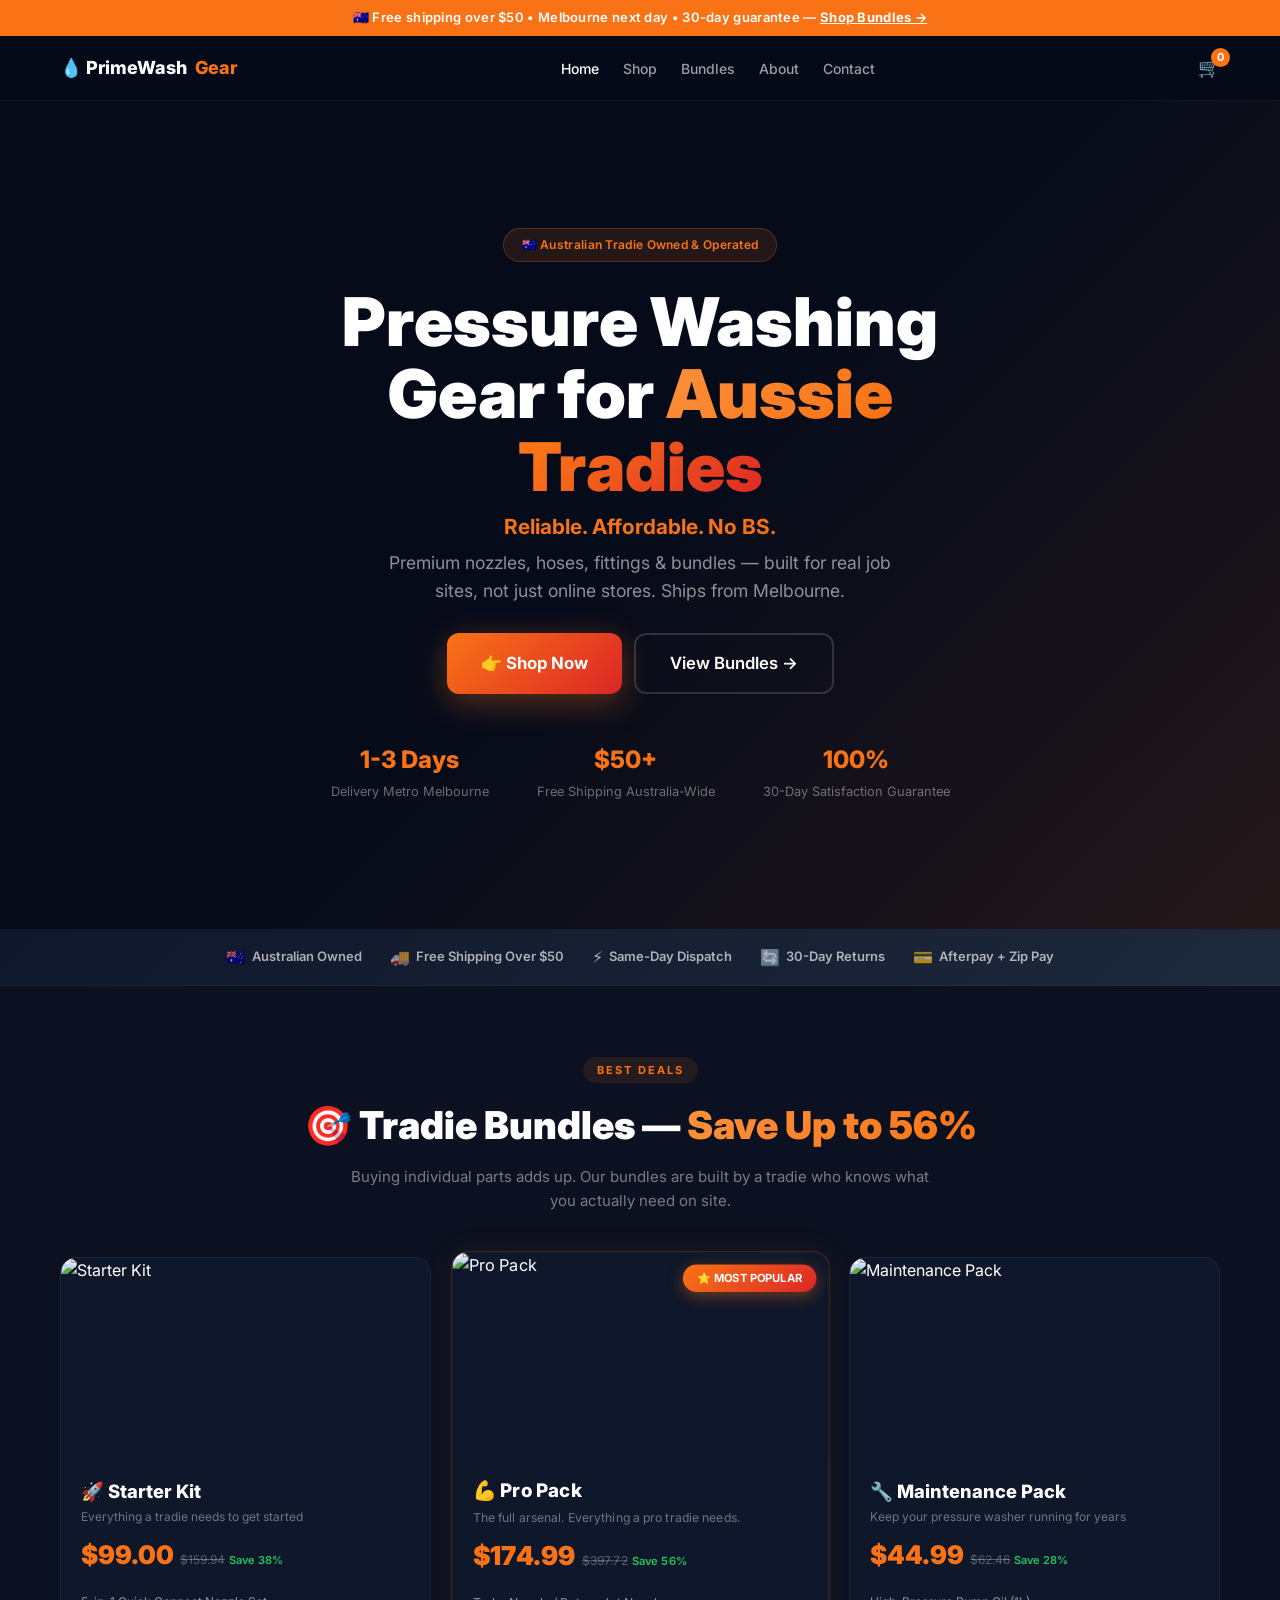
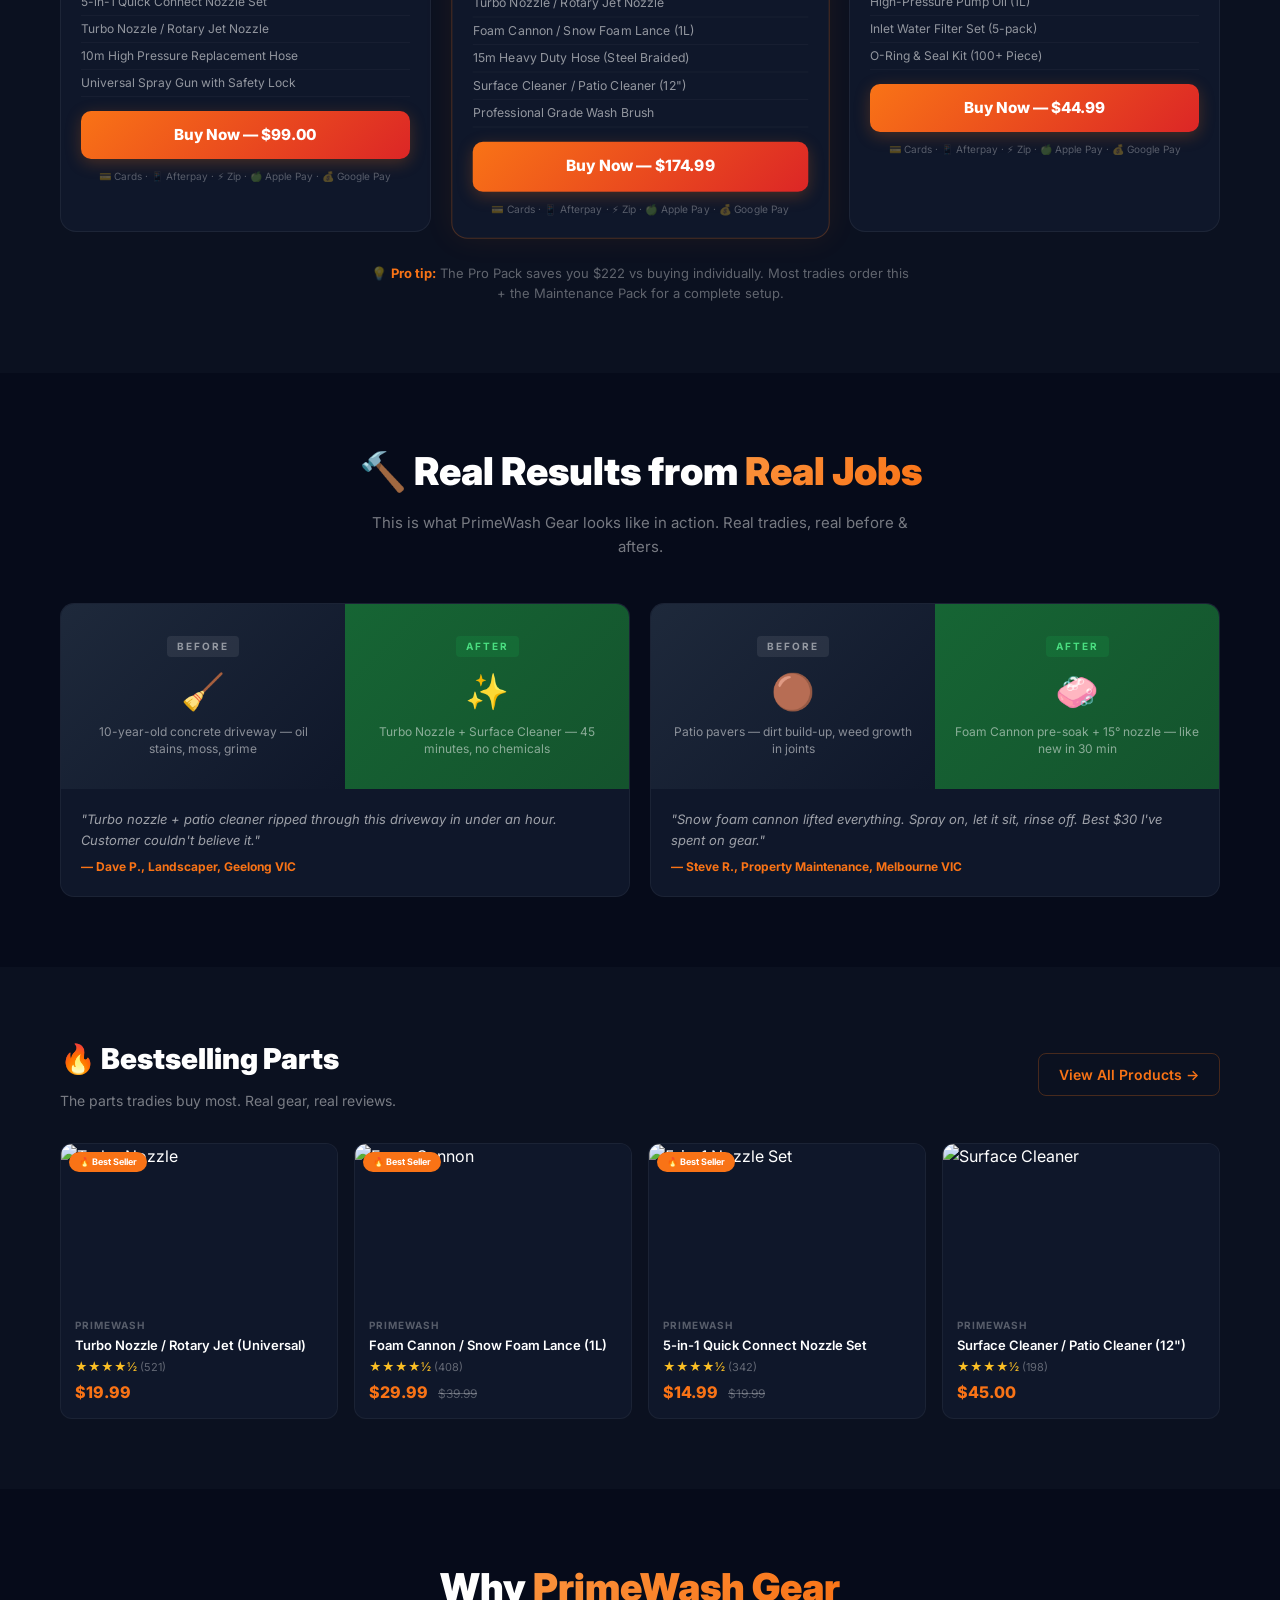
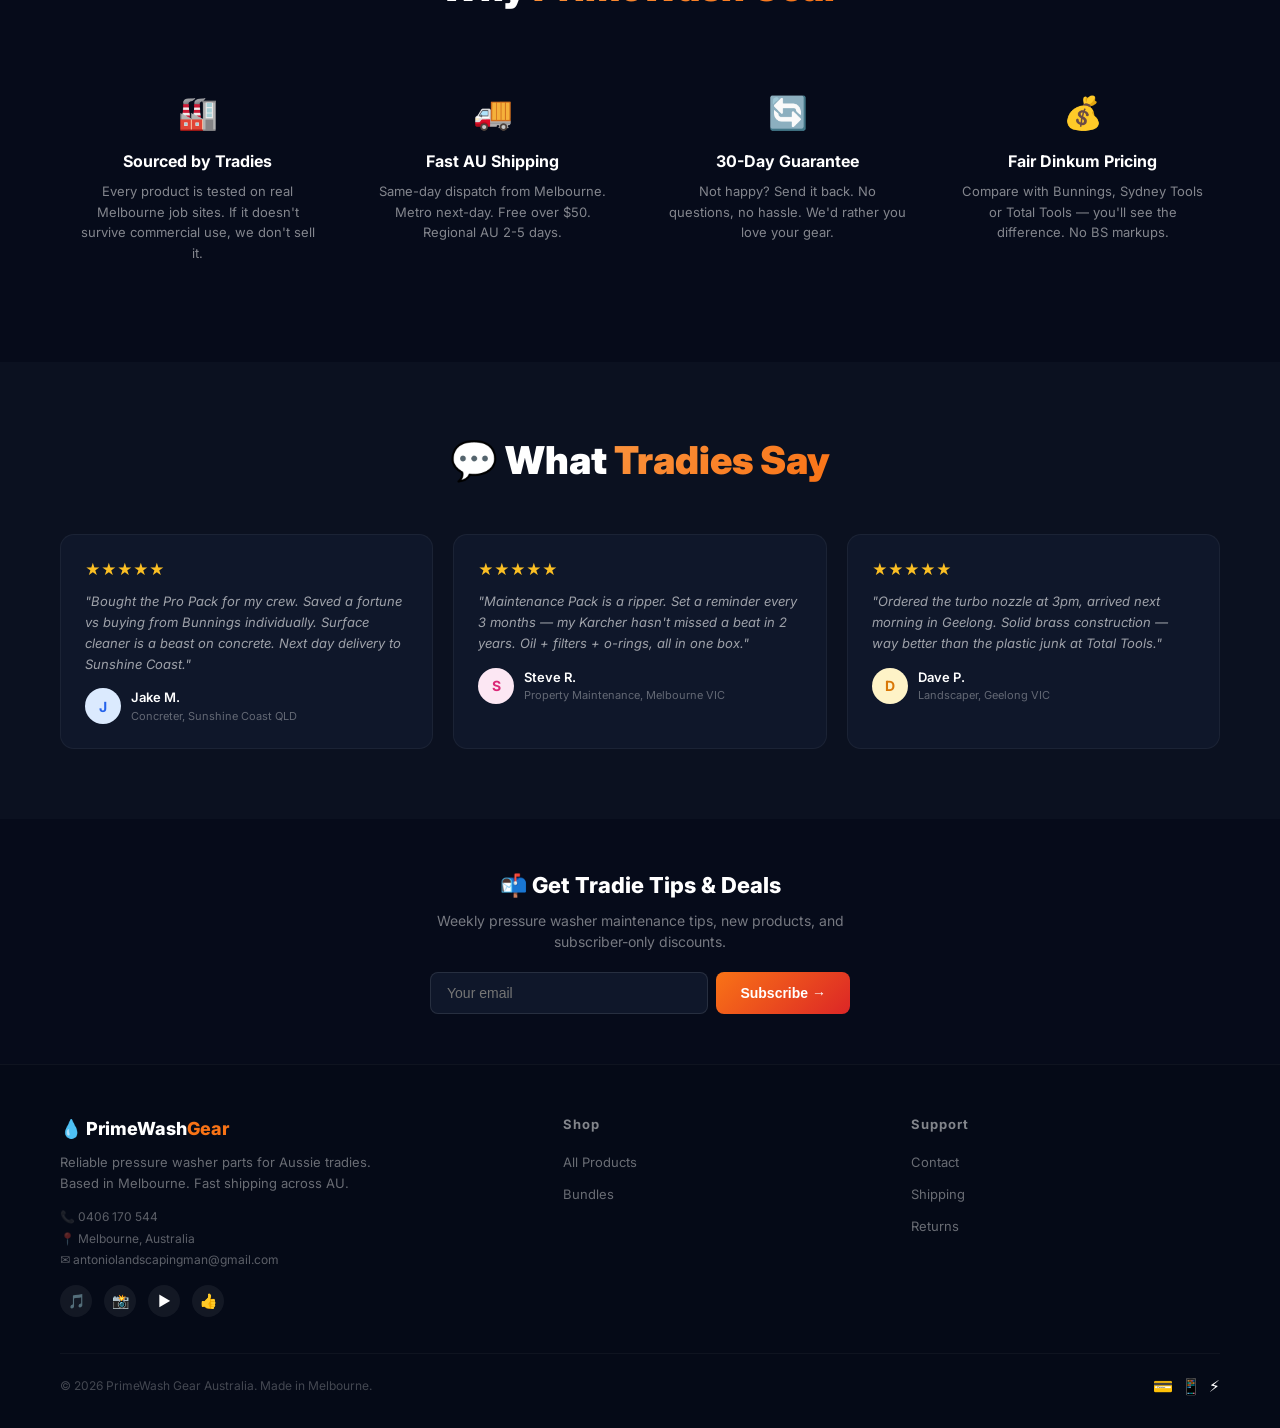
==== commit bbd18b7c: "Full rebuild: real product photos, dark theme, no CSS conflicts" ====
--- a/index.html
+++ b/index.html
@@ -8,7 +8,6 @@
   <link rel="preconnect" href="https://fonts.googleapis.com" />
   <link rel="preconnect" href="https://fonts.gstatic.com" crossorigin />
   <link href="https://fonts.googleapis.com/css2?family=Inter:wght@400;500;600;700;800;900&display=swap" rel="stylesheet" />
-  <link rel="stylesheet" href="css/style.css" />
   <link rel="icon" type="image/svg+xml" href="data:image/svg+xml,<svg xmlns='http://www.w3.org/2000/svg' viewBox='0 0 100 100'><text y='.9em' font-size='90'>💧</text></svg>" />
   <script type="application/ld+json">
   {
@@ -19,36 +18,191 @@
     "url": "https://edinsonmipc-oss.github.io/primewashgear/",
     "telephone": "+61406170544",
     "email": "antoniolandscapingman@gmail.com",
-    "address": {
-      "@type": "PostalAddress",
-      "addressLocality": "Melbourne",
-      "addressRegion": "VIC",
-      "addressCountry": "AU"
-    },
-    "openingHours": "Mo-Fr 07:00-17:00",
-    "priceRange": "$15-$175",
-    "image": "https://edinsonmipc-oss.github.io/primewashgear/images/hero-product.webp",
-    "sameAs": [
-      "https://www.tiktok.com/@primewashgear",
-      "https://www.instagram.com/primewashgear"
-    ]
+    "address": {"@type": "PostalAddress", "addressLocality": "Melbourne", "addressRegion": "VIC", "addressCountry": "AU"},
+    "priceRange": "$15-$175"
   }
   </script>
+  <style>
+*,*::before,*::after{margin:0;padding:0;box-sizing:border-box}
+:root{--navy:#060b1a;--dark:#0b1120;--card:#0f172a;--orange:#f97316;--orange-dark:#dc2626;--gray-300:#94a3b8;--gray-400:#64748b;--gray-600:#475569}
+body{font-family:'Inter',system-ui,sans-serif;background:var(--navy);color:#fff;line-height:1.5}
+.container{max-width:1200px;margin:0 auto;padding:0 20px}
+a{text-decoration:none;color:inherit}
+img{max-width:100%;display:block}
+
+/* ANNOUNCEMENT */
+.announce{background:var(--orange);color:#fff;text-align:center;padding:8px 16px;font-size:13px;font-weight:600;letter-spacing:0.3px}
+.announce a{color:#fff;text-decoration:underline;font-weight:700}
+
+/* NAV */
+.nav{background:rgba(6,11,26,0.95);backdrop-filter:blur(12px);border-bottom:1px solid rgba(255,255,255,0.06);position:sticky;top:0;z-index:100}
+.nav-inner{display:flex;align-items:center;justify-content:space-between;padding:0 20px;height:64px;max-width:1200px;margin:0 auto}
+.nav-logo{display:flex;align-items:center;gap:8px;font-weight:800;font-size:18px;color:#fff}
+.nav-logo span{color:var(--orange)}
+.nav-links{display:flex;gap:24px;list-style:none}
+.nav-links a{color:rgba(255,255,255,0.6);font-size:14px;font-weight:500;transition:color 0.2s}
+.nav-links a:hover,.nav-links a.active{color:#fff}
+.nav-actions{display:flex;align-items:center;gap:12px}
+.nav-cart{background:none;border:none;color:#fff;font-size:18px;cursor:pointer;position:relative}
+.cart-count{background:var(--orange);color:#fff;font-size:11px;font-weight:700;padding:1px 6px;border-radius:10px;position:absolute;top:-6px;right:-10px}
+.mobile-btn{display:none;background:none;border:none;color:#fff;font-size:24px;cursor:pointer}
+
+/* HERO */
+.hero{position:relative;min-height:92vh;display:flex;align-items:center;overflow:hidden}
+.hero-bg{position:absolute;inset:0;background-size:cover;background-position:center 25%;filter:brightness(0.2) saturate(1.1);transform:scale(1.08)}
+.hero-shadow{position:absolute;inset:0;background:linear-gradient(135deg,rgba(6,11,26,0.95) 0%,rgba(6,11,26,0.6) 50%,rgba(249,115,22,0.12) 100%)}
+.hero-content{position:relative;z-index:2;max-width:800px;margin:0 auto;padding:40px 20px;text-align:center}
+.hero-badge{display:inline-flex;align-items:center;gap:6px;background:rgba(249,115,22,0.12);border:1px solid rgba(249,115,22,0.25);color:var(--orange);font-size:12px;font-weight:600;padding:7px 18px;border-radius:100px;margin-bottom:24px;letter-spacing:0.3px}
+.hero h1{font-size:clamp(2.4rem,6vw,4.2rem);font-weight:900;line-height:1.08;margin-bottom:8px}
+.hero h1 span{background:linear-gradient(135deg,#fb923c,#f97316,#dc2626);-webkit-background-clip:text;-webkit-text-fill-color:transparent;background-clip:text}
+.hero-tagline{font-size:1.3rem;font-weight:700;color:var(--orange);margin-bottom:6px}
+.hero-desc{font-size:1.1rem;color:rgba(255,255,255,0.55);max-width:520px;margin:0 auto 28px;line-height:1.6}
+.hero-btns{display:flex;gap:12px;justify-content:center;flex-wrap:wrap}
+.btn-primary{display:inline-flex;align-items:center;gap:8px;background:linear-gradient(135deg,var(--orange),var(--orange-dark));color:#fff;font-weight:700;font-size:1.05rem;padding:16px 34px;border-radius:12px;transition:all 0.3s;box-shadow:0 8px 32px rgba(249,115,22,0.35)}
+.btn-primary:hover{transform:translateY(-2px);box-shadow:0 12px 40px rgba(249,115,22,0.5)}
+.btn-outline{display:inline-flex;align-items:center;gap:8px;color:#fff;font-weight:600;font-size:1.05rem;padding:16px 34px;border-radius:12px;border:2px solid rgba(255,255,255,0.15);transition:all 0.3s}
+.btn-outline:hover{border-color:var(--orange);background:rgba(249,115,22,0.08)}
+.hero-stats{display:flex;justify-content:center;gap:48px;margin-top:48px;flex-wrap:wrap}
+.hero-stat{text-align:center}
+.hero-stat-val{display:block;font-size:1.5rem;font-weight:800;color:var(--orange)}
+.hero-stat-lbl{display:block;font-size:0.8rem;color:rgba(255,255,255,0.4);margin-top:4px}
+
+/* TRUST BAR */
+.trust{background:linear-gradient(135deg,#0f172a,#1e293b);padding:16px 0;border-bottom:1px solid rgba(255,255,255,0.04)}
+.trust-grid{display:flex;justify-content:center;gap:28px;flex-wrap:wrap}
+.trust-item{display:flex;align-items:center;gap:6px;color:rgba(255,255,255,0.65);font-size:13px;font-weight:600}
+.trust-item span{font-size:16px}
+
+/* SECTION HEADER */
+.section{padding:70px 0}
+.section-dark{background:var(--dark)}
+.section-header{text-align:center;margin-bottom:44px}
+.section-tag{display:inline-block;background:rgba(249,115,22,0.1);color:var(--orange);font-size:11px;font-weight:700;padding:5px 14px;border-radius:100px;letter-spacing:2px;margin-bottom:14px}
+.section h2{font-size:clamp(1.6rem,3vw,2.4rem);font-weight:900;margin-bottom:10px}
+.section h2 span{background:linear-gradient(135deg,#fb923c,#f97316);-webkit-background-clip:text;-webkit-text-fill-color:transparent;background-clip:text}
+.section-sub{color:rgba(255,255,255,0.45);font-size:15px;max-width:580px;margin:0 auto;line-height:1.6}
+
+/* BUNDLES */
+.bundles-grid{display:grid;grid-template-columns:repeat(3,1fr);gap:24px}
+.bundle-card{background:var(--card);border:1px solid rgba(255,255,255,0.06);border-radius:16px;overflow:hidden;transition:all 0.4s cubic-bezier(0.175,0.885,0.32,1.1);position:relative}
+.bundle-card:hover{transform:translateY(-6px);border-color:rgba(249,115,22,0.2);box-shadow:0 20px 60px rgba(0,0,0,0.5)}
+.bundle-card.featured{border-color:rgba(249,115,22,0.25);box-shadow:0 0 30px rgba(249,115,22,0.08);transform:scale(1.02)}
+.bundle-card.featured:hover{transform:scale(1.02) translateY(-6px)}
+.bundle-badge{position:absolute;top:12px;right:12px;background:linear-gradient(135deg,var(--orange),var(--orange-dark));color:#fff;font-size:11px;font-weight:700;padding:5px 14px;border-radius:100px;z-index:3;box-shadow:0 4px 16px rgba(249,115,22,0.4)}
+.bundle-img{width:100%;height:200px;object-fit:cover;display:block;background:var(--card)}
+.bundle-body{padding:20px}
+.bundle-name{font-size:1.15rem;font-weight:800;margin-bottom:3px}
+.bundle-sub{font-size:12px;color:rgba(255,255,255,0.4);margin-bottom:10px}
+.bundle-price{font-size:1.6rem;font-weight:900;color:var(--orange)}
+.bundle-was{font-size:12px;color:rgba(255,255,255,0.3);text-decoration:line-through;margin-left:6px}
+.bundle-list{margin:14px 0;padding:0;list-style:none}
+.bundle-list li{font-size:12px;color:rgba(255,255,255,0.55);padding:4px 0;border-bottom:1px solid rgba(255,255,255,0.03)}
+.btn-buy{display:block;background:linear-gradient(135deg,var(--orange),var(--orange-dark));color:#fff;font-weight:800;font-size:0.95rem;padding:13px;border-radius:10px;text-align:center;transition:all 0.3s;box-shadow:0 4px 16px rgba(249,115,22,0.25)}
+.btn-buy:hover{transform:translateY(-2px);box-shadow:0 8px 24px rgba(249,115,22,0.4)}
+.pay-badges{font-size:10px;color:rgba(255,255,255,0.3);text-align:center;margin-top:10px}
+.bundle-ps{text-align:center;margin-top:32px;font-size:13px;color:rgba(255,255,255,0.35);max-width:550px;margin-left:auto;margin-right:auto}
+.bundle-ps strong{color:var(--orange)}
+
+/* RESULTS */
+.results-grid{display:grid;grid-template-columns:1fr 1fr;gap:20px}
+.result-card{background:var(--card);border-radius:14px;overflow:hidden;border:1px solid rgba(255,255,255,0.05)}
+.result-imgs{display:grid;grid-template-columns:1fr 1fr}
+.result-box{padding:32px 20px;text-align:center;min-height:140px;display:flex;flex-direction:column;align-items:center;justify-content:center}
+.result-label{font-size:10px;font-weight:700;letter-spacing:2px;padding:3px 10px;border-radius:4px;margin-bottom:8px}
+.result-label.before{background:rgba(255,255,255,0.08);color:rgba(255,255,255,0.5)}
+.result-label.after{background:rgba(22,163,74,0.2);color:#4ade80}
+.result-icon{font-size:2.2rem;margin-bottom:6px}
+.result-desc{font-size:12px;color:rgba(255,255,255,0.5);line-height:1.4}
+.result-quote{padding:20px;font-size:13px;color:rgba(255,255,255,0.6);line-height:1.6;font-style:italic}
+.result-quote strong{color:var(--orange);font-style:normal;display:block;margin-top:6px;font-size:12px}
+
+/* PRODUCTS GRID */
+.prod-header{display:flex;justify-content:space-between;align-items:center;margin-bottom:32px;flex-wrap:wrap;gap:16px}
+.prod-grid{display:grid;grid-template-columns:repeat(4,1fr);gap:16px}
+.prod-card{background:var(--card);border:1px solid rgba(255,255,255,0.05);border-radius:12px;overflow:hidden;transition:all 0.3s}
+.prod-card:hover{transform:translateY(-4px);border-color:rgba(249,115,22,0.15)}
+.prod-card img{width:100%;height:160px;object-fit:cover;background:var(--card)}
+.prod-info{padding:14px}
+.prod-brand{font-size:10px;font-weight:700;color:rgba(255,255,255,0.3);letter-spacing:1px;margin-bottom:4px}
+.prod-name{font-size:13px;font-weight:600;color:#fff;line-height:1.3;margin-bottom:4px}
+.prod-rating{font-size:12px;color:#fbbf24;margin-bottom:4px}
+.prod-rating span{color:rgba(255,255,255,0.35);font-size:11px}
+.prod-price{font-size:16px;font-weight:800;color:var(--orange)}
+.prod-old{font-size:12px;color:rgba(255,255,255,0.3);text-decoration:line-through;margin-left:6px}
+.prod-badge{position:absolute;top:8px;left:8px;background:var(--orange);color:#fff;font-size:9px;font-weight:700;padding:3px 10px;border-radius:100px}
+
+/* BENEFITS */
+.benefits-grid{display:grid;grid-template-columns:repeat(4,1fr);gap:20px}
+.benefit-card{text-align:center;padding:28px 16px}
+.benefit-icon{font-size:2rem;margin-bottom:12px}
+.benefit-card h3{font-size:16px;font-weight:700;margin-bottom:8px}
+.benefit-card p{font-size:13px;color:rgba(255,255,255,0.5);line-height:1.6}
+
+/* REVIEWS */
+.reviews-grid{display:grid;grid-template-columns:repeat(3,1fr);gap:20px}
+.review-card{background:var(--card);border:1px solid rgba(255,255,255,0.05);border-radius:14px;padding:24px}
+.review-stars{color:#fbbf24;font-size:15px;margin-bottom:10px}
+.review-text{font-size:13px;color:rgba(255,255,255,0.6);line-height:1.6;margin-bottom:14px;font-style:italic}
+.review-auth{display:flex;align-items:center;gap:10px}
+.review-av{width:36px;height:36px;border-radius:50%;display:flex;align-items:center;justify-content:center;font-size:14px;font-weight:700}
+.review-name{font-size:13px;font-weight:600}
+.review-role{font-size:11px;color:rgba(255,255,255,0.35)}
+
+/* FOOTER */
+.footer{background:#050a17;border-top:1px solid rgba(255,255,255,0.04);padding:50px 0 30px}
+.footer-grid{display:grid;grid-template-columns:1.5fr 1fr 1fr;gap:40px}
+.footer-brand h3{font-size:18px;font-weight:800;margin-bottom:10px}
+.footer-brand h3 span{color:var(--orange)}
+.footer-brand p{font-size:13px;color:rgba(255,255,255,0.4);line-height:1.6;max-width:320px}
+.footer-info{margin-top:12px;font-size:12px;color:rgba(255,255,255,0.35);line-height:1.8}
+.footer-info a{color:rgba(255,255,255,0.35)}
+.footer-info a:hover{color:var(--orange)}
+.footer-social{display:flex;gap:12px;margin-top:14px}
+.footer-social a{width:32px;height:32px;border-radius:50%;background:rgba(255,255,255,0.06);display:flex;align-items:center;justify-content:center;font-size:14px;transition:all 0.2s}
+.footer-social a:hover{background:rgba(249,115,22,0.15)}
+.footer-col h4{font-size:13px;font-weight:700;margin-bottom:14px;color:rgba(255,255,255,0.5);letter-spacing:1px}
+.footer-col ul{list-style:none}
+.footer-col li{margin-bottom:8px}
+.footer-col a{font-size:13px;color:rgba(255,255,255,0.4);transition:color 0.2s}
+.footer-col a:hover{color:var(--orange)}
+.footer-bot{border-top:1px solid rgba(255,255,255,0.04);margin-top:36px;padding-top:20px;display:flex;justify-content:space-between;align-items:center;flex-wrap:wrap;gap:12px}
+.footer-bot p{font-size:12px;color:rgba(255,255,255,0.25)}
+.footer-pay{display:flex;gap:8px}
+.footer-pay span{font-size:16px}
+
+@media(max-width:1024px){
+  .bundles-grid{grid-template-columns:1fr 1fr}
+  .prod-grid{grid-template-columns:repeat(2,1fr)}
+  .benefits-grid{grid-template-columns:repeat(2,1fr)}
+  .bundle-card.featured{transform:none}
+  .bundle-card.featured:hover{transform:translateY(-6px)}
+}
+@media(max-width:768px){
+  .nav-links{display:none}
+  .mobile-btn{display:block}
+  .hero-stats{gap:20px}
+  .hero-stat-val{font-size:1.1rem}
+  .bundles-grid{grid-template-columns:1fr;max-width:400px;margin:0 auto}
+  .results-grid{grid-template-columns:1fr}
+  .prod-grid{grid-template-columns:1fr 1fr}
+  .benefits-grid{grid-template-columns:1fr 1fr}
+  .reviews-grid{grid-template-columns:1fr}
+  .footer-grid{grid-template-columns:1fr;gap:30px}
+  .btn-primary,.btn-outline{display:block;text-align:center}
+}
+  </style>
 </head>
 <body>
 
-<!-- ANNOUNCEMENT BAR -->
-<div class="announcement">
-  🇦🇺 Free shipping over $50 • Melbourne metro next day • 30-day guarantee &nbsp;<strong>—</strong>&nbsp; <a href="shop.html#bundles">Shop Bundles →</a>
+<!-- ANNOUNCEMENT -->
+<div class="announce">
+  🇦🇺 Free shipping over $50 • Melbourne next day • 30-day guarantee — <a href="shop.html">Shop Bundles →</a>
 </div>
 
-<!-- NAVIGATION -->
+<!-- NAV -->
 <nav class="nav">
   <div class="nav-inner">
-    <a href="index.html" class="nav-logo">
-      <div class="nav-logo-icon">💧</div>
-      PrimeWash<span>Gear</span>
-    </a>
+    <a href="index.html" class="nav-logo">💧 PrimeWash<span>Gear</span></a>
     <ul class="nav-links">
       <li><a href="index.html" class="active">Home</a></li>
       <li><a href="shop.html">Shop</a></li>
@@ -57,588 +211,267 @@
       <li><a href="contact.html">Contact</a></li>
     </ul>
     <div class="nav-actions">
-      <button class="nav-cart" onclick="window.location.href='cart.html'" aria-label="Cart">
-        🛒 <span class="cart-count" id="cartCount">0</span>
-      </button>
-      <button class="mobile-menu-btn" onclick="toggleMobileNav()" aria-label="Menu">☰</button>
+      <a href="cart.html" class="nav-cart" style="position:relative;">🛒 <span class="cart-count">0</span></a>
+      <button class="mobile-btn" onclick="document.getElementById('mobileNav').classList.toggle('open')">☰</button>
     </div>
   </div>
 </nav>
-
-<!-- MOBILE NAV -->
-<div class="mobile-nav" id="mobileNav">
-  <a href="index.html">🏠 Home</a>
-  <a href="shop.html">🛍️ Shop</a>
-  <a href="shop.html#bundles">📦 Bundles</a>
-  <a href="about.html">ℹ️ About</a>
-  <a href="contact.html">📞 Contact</a>
+<div class="mobile-nav" id="mobileNav" style="display:none;position:fixed;top:64px;left:0;right:0;background:rgba(6,11,26,0.98);z-index:99;padding:20px;border-bottom:1px solid rgba(255,255,255,0.06)">
+  <a href="index.html" style="display:block;padding:12px 0;color:rgba(255,255,255,0.7);font-size:16px;font-weight:500;border-bottom:1px solid rgba(255,255,255,0.04)">🏠 Home</a>
+  <a href="shop.html" style="display:block;padding:12px 0;color:rgba(255,255,255,0.7);font-size:16px;font-weight:500;border-bottom:1px solid rgba(255,255,255,0.04)">🛍️ Shop</a>
+  <a href="shop.html#bundles" style="display:block;padding:12px 0;color:rgba(255,255,255,0.7);font-size:16px;font-weight:500;border-bottom:1px solid rgba(255,255,255,0.04)">📦 Bundles</a>
+  <a href="about.html" style="display:block;padding:12px 0;color:rgba(255,255,255,0.7);font-size:16px;font-weight:500;border-bottom:1px solid rgba(255,255,255,0.04)">ℹ️ About</a>
+  <a href="contact.html" style="display:block;padding:12px 0;color:rgba(255,255,255,0.7);font-size:16px;font-weight:500">📞 Contact</a>
 </div>
-
-<!-- HERO - Premium -->
-<section class="hero-premium">
-  <div class="hero-bg" style="background-image:url('https://images.unsplash.com/photo-1580654412196-83c94e8be1c0?w=1920&h=1080&fit=crop');"></div>
-  <div class="hero-overlay"></div>
-  <div class="hero-premium-content">
-    <div class="hero-tag">🇦🇺 Australian Tradie Owned & Operated</div>
-    <h1>Pressure Washing Gear for <span class="hero-gradient-text">Aussie Tradies</span></h1>
-    <p class="hero-subtitle">Reliable. Affordable. No BS.</p>
-    <p class="hero-desc">Built for real jobs — not just online stores. Premium parts that won't let you down on site.</p>
-    <div class="hero-buttons">
-      <a href="shop.html" class="btn-premium">👉 Shop Now</a>
-      <a href="shop.html#bundles" class="btn-premium-outline">View Bundles →</a>
+<style>
+.mobile-nav.open{display:block !important}
+</style>
+
+<!-- HERO -->
+<section class="hero">
+  <div class="hero-bg" style="background-image:url('https://images.unsplash.com/photo-1580654412196-83c94e8be1c0?w=1920&h=1080&fit=crop')"></div>
+  <div class="hero-shadow"></div>
+  <div class="hero-content">
+    <div class="hero-badge">🇦🇺 Australian Tradie Owned & Operated</div>
+    <h1>Pressure Washing Gear for <span>Aussie Tradies</span></h1>
+    <p class="hero-tagline">Reliable. Affordable. No BS.</p>
+    <p class="hero-desc">Premium nozzles, hoses, fittings & bundles — built for real job sites, not just online stores. Ships from Melbourne.</p>
+    <div class="hero-btns">
+      <a href="shop.html" class="btn-primary">👉 Shop Now</a>
+      <a href="shop.html#bundles" class="btn-outline">View Bundles →</a>
     </div>
     <div class="hero-stats">
-      <div class="hero-stat"><span class="hs-value">1-3 Days</span><span class="hs-label">Delivery Metro Melbourne</span></div>
-      <div class="hero-stat"><span class="hs-value">$50+</span><span class="hs-label">Free Shipping Australia-Wide</span></div>
-      <div class="hero-stat"><span class="hs-value">100%</span><span class="hs-label">30-Day Satisfaction Guarantee</span></div>
-    </div>
-  </div>
-</section>
-
-<!-- TRUST BAR - Premium -->
-<section class="trust-bar-premium">
-  <div class="container">
-    <div class="trust-grid-premium">
-      <div class="trust-badge"><span>🇦🇺</span> Australian Owned</div>
-      <div class="trust-badge"><span>🚚</span> Free Shipping Over $50</div>
-      <div class="trust-badge"><span>⚡</span> Same-Day Dispatch</div>
-      <div class="trust-badge"><span>🔄</span> 30-Day Returns</div>
-      <div class="trust-badge"><span>💳</span> Afterpay + Zip Pay</div>
-    </div>
-  </div>
-</section>
-
-<!-- BUNDLES - Premium Glassmorphism -->
-<section class="bundles-premium" id="bundles">
+      <div class="hero-stat"><span class="hero-stat-val">1-3 Days</span><span class="hero-stat-lbl">Delivery Metro Melbourne</span></div>
+      <div class="hero-stat"><span class="hero-stat-val">$50+</span><span class="hero-stat-lbl">Free Shipping Australia-Wide</span></div>
+      <div class="hero-stat"><span class="hero-stat-val">100%</span><span class="hero-stat-lbl">30-Day Satisfaction Guarantee</span></div>
+    </div>
+  </div>
+</section>
+
+<!-- TRUST -->
+<section class="trust">
+  <div class="container">
+    <div class="trust-grid">
+      <div class="trust-item"><span>🇦🇺</span> Australian Owned</div>
+      <div class="trust-item"><span>🚚</span> Free Shipping Over $50</div>
+      <div class="trust-item"><span>⚡</span> Same-Day Dispatch</div>
+      <div class="trust-item"><span>🔄</span> 30-Day Returns</div>
+      <div class="trust-item"><span>💳</span> Afterpay + Zip Pay</div>
+    </div>
+  </div>
+</section>
+
+<!-- BUNDLES -->
+<section class="section section-dark" id="bundles">
   <div class="container">
     <div class="section-header">
-      <span class="section-tag">BEST DEALS</span>
-      <h2>🎯 Tradie Bundles — <span class="gradient-text">Save Up to 56%</span></h2>
-      <p class="section-subtitle">Buying individual parts adds up. Our bundles are built by a tradie who knows what you actually need on the job. Every box ships from Melbourne.</p>
-    </div>
-    <div class="bundles-grid-premium">
+      <div class="section-tag">BEST DEALS</div>
+      <h2>🎯 Tradie Bundles — <span>Save Up to 56%</span></h2>
+      <p class="section-sub">Buying individual parts adds up. Our bundles are built by a tradie who knows what you actually need on site.</p>
+    </div>
+    <div class="bundles-grid">
       <!-- Starter Kit -->
-      <div class="bundle-card-premium">
-        <div class="bundle-visual" style="background:linear-gradient(135deg,#1e40af,#312e81);">
-          <div class="bundle-icon">🚀</div>
-          <div class="bundle-savings-tag">Save 38%</div>
-        </div>
-        <div class="bundle-info">
-          <div class="bundle-name">Starter Kit</div>
+      <div class="bundle-card">
+        <img class="bundle-img" src="https://ae-pic-a1.aliexpress-media.com/kf/Sfdddddb03f474f31bee075bee6b39944m.png_480x480.png_.avif" alt="Starter Kit" loading="lazy" />
+        <div class="bundle-body">
+          <div class="bundle-name">🚀 Starter Kit</div>
           <div class="bundle-sub">Everything a tradie needs to get started</div>
-          <div class="bundle-pricing"><span class="bundle-price">$99.00</span><span class="bundle-was">Was $159.94</span></div>
-          <ul class="bundle-items">
-            <li>✓ 5-in-1 Quick Connect Nozzle Set</li>
-            <li>✓ Turbo Nozzle / Rotary Jet Nozzle</li>
-            <li>✓ Brass Quick Connect Coupler Set</li>
-            <li>✓ 10m High Pressure Replacement Hose</li>
-            <li>✓ Universal Spray Gun with Safety Lock</li>
+          <div><span class="bundle-price">$99.00</span><span class="bundle-was">$159.94</span> <span style="font-size:11px;color:#22c55e;font-weight:600;">Save 38%</span></div>
+          <ul class="bundle-list">
+            <li>5-in-1 Quick Connect Nozzle Set</li>
+            <li>Turbo Nozzle / Rotary Jet Nozzle</li>
+            <li>10m High Pressure Replacement Hose</li>
+            <li>Universal Spray Gun with Safety Lock</li>
           </ul>
-          <a href="https://buy.stripe.com/4gM14o99NdWxgM7e3SeUU01" class="btn-bundle">Buy Now — $99.00</a>
-          <div class="bundle-payment-badges">💳 Cards · 📱 Afterpay · ⚡ Zip · 🍏 Apple Pay · 💰 Google Pay</div>
-        </div>
-      </div>
-      <!-- Pro Pack - Featured -->
-      <div class="bundle-card-premium featured">
-        <div class="bundle-badge-premium">⭐ MOST POPULAR</div>
-        <div class="bundle-visual" style="background:linear-gradient(135deg,#ea580c,#dc2626);">
-          <div class="bundle-icon">💪</div>
-          <div class="bundle-savings-tag">Save 56%</div>
-        </div>
-        <div class="bundle-info">
-          <div class="bundle-name">Pro Pack</div>
+          <a href="https://buy.stripe.com/4gM14o99NdWxgM7e3SeUU01" class="btn-buy">Buy Now — $99.00</a>
+          <div class="pay-badges">💳 Cards · 📱 Afterpay · ⚡ Zip · 🍏 Apple Pay · 💰 Google Pay</div>
+        </div>
+      </div>
+      <!-- Pro Pack -->
+      <div class="bundle-card featured">
+        <div class="bundle-badge">⭐ MOST POPULAR</div>
+        <img class="bundle-img" src="https://ae-pic-a1.aliexpress-media.com/kf/S6ed4cbab10b54397bd45040e94440d93u.jpg_480x480q75.jpg_.avif" alt="Pro Pack" loading="lazy" />
+        <div class="bundle-body">
+          <div class="bundle-name">💪 Pro Pack</div>
           <div class="bundle-sub">The full arsenal. Everything a pro tradie needs.</div>
-          <div class="bundle-pricing"><span class="bundle-price">$174.99</span><span class="bundle-was">Was $397.72</span></div>
-          <ul class="bundle-items">
-            <li>✓ Turbo Nozzle / Rotary Jet Nozzle</li>
-            <li>✓ Foam Cannon / Snow Foam Lance (1L)</li>
-            <li>✓ 15m Heavy Duty Hose (Steel Braided)</li>
-            <li>✓ Brass Quick Connect Set (10-pack Bulk)</li>
-            <li>✓ Surface Cleaner / Patio Cleaner (12")</li>
-            <li>✓ Professional Grade Wash Brush</li>
+          <div><span class="bundle-price">$174.99</span><span class="bundle-was">$397.72</span> <span style="font-size:11px;color:#22c55e;font-weight:600;">Save 56%</span></div>
+          <ul class="bundle-list">
+            <li>Turbo Nozzle / Rotary Jet Nozzle</li>
+            <li>Foam Cannon / Snow Foam Lance (1L)</li>
+            <li>15m Heavy Duty Hose (Steel Braided)</li>
+            <li>Surface Cleaner / Patio Cleaner (12")</li>
+            <li>Professional Grade Wash Brush</li>
           </ul>
-          <a href="https://buy.stripe.com/cNifZi4Tx8CdeDZ2laeUU00" class="btn-bundle">Buy Now — $174.99</a>
-          <div class="bundle-payment-badges">💳 Cards · 📱 Afterpay · ⚡ Zip · 🍏 Apple Pay · 💰 Google Pay</div>
+          <a href="https://buy.stripe.com/cNifZi4Tx8CdeDZ2laeUU00" class="btn-buy">Buy Now — $174.99</a>
+          <div class="pay-badges">💳 Cards · 📱 Afterpay · ⚡ Zip · 🍏 Apple Pay · 💰 Google Pay</div>
         </div>
       </div>
       <!-- Maintenance Pack -->
-      <div class="bundle-card-premium">
-        <div class="bundle-visual" style="background:linear-gradient(135deg,#059669,#065f46);">
-          <div class="bundle-icon">🔧</div>
-          <div class="bundle-savings-tag">Save 28%</div>
-        </div>
-        <div class="bundle-info">
-          <div class="bundle-name">Maintenance Pack</div>
+      <div class="bundle-card">
+        <img class="bundle-img" src="https://ae-pic-a1.aliexpress-media.com/kf/Sb7f6dd6f36ab431db1c9c1904ba9791eP.png_960x960.png_.avif" alt="Maintenance Pack" loading="lazy" />
+        <div class="bundle-body">
+          <div class="bundle-name">🔧 Maintenance Pack</div>
           <div class="bundle-sub">Keep your pressure washer running for years</div>
-          <div class="bundle-pricing"><span class="bundle-price">$44.99</span><span class="bundle-was">Was $62.46</span></div>
-          <ul class="bundle-items">
-            <li>✓ High-Pressure Pump Oil (1L)</li>
-            <li>✓ Inlet Water Filter Set (5-pack)</li>
-            <li>✓ O-Ring & Seal Kit (100+ Piece)</li>
+          <div><span class="bundle-price">$44.99</span><span class="bundle-was">$62.46</span> <span style="font-size:11px;color:#22c55e;font-weight:600;">Save 28%</span></div>
+          <ul class="bundle-list">
+            <li>High-Pressure Pump Oil (1L)</li>
+            <li>Inlet Water Filter Set (5-pack)</li>
+            <li>O-Ring & Seal Kit (100+ Piece)</li>
           </ul>
-          <a href="https://buy.stripe.com/28E6oI3Pt7y92VhbVKeUU02" class="btn-bundle">Buy Now — $44.99</a>
-          <div class="bundle-payment-badges">💳 Cards · 📱 Afterpay · ⚡ Zip · 🍏 Apple Pay · 💰 Google Pay</div>
-        </div>
-      </div>
-    </div>
-    <div class="bundle-ps">
-      💡 <strong>Pro tip:</strong> The Pro Pack saves you $222 vs buying individually. Most tradies order this + the Maintenance Pack for a complete setup.
-    </div>
-  </div>
-</section>
-
-<style>
-/* ========== PREMIUM HERO ========== */
-.hero-premium {
-  position: relative;
-  min-height: 85vh;
-  display: flex;
-  align-items: center;
-  overflow: hidden;
-  background: #060b1a;
-}
-.hero-bg {
-  position: absolute;
-  inset: 0;
-  background-size: cover;
-  background-position: center 30%;
-  filter: brightness(0.25) saturate(1.2);
-  transform: scale(1.05);
-}
-.hero-overlay {
-  position: absolute;
-  inset: 0;
-  background: linear-gradient(135deg, rgba(6,11,26,0.92) 0%, rgba(6,11,26,0.7) 50%, rgba(233,88,12,0.15) 100%);
-}
-.hero-premium-content {
-  position: relative;
-  z-index: 2;
-  max-width: 820px;
-  margin: 0 auto;
-  padding: 40px 24px;
-  text-align: center;
-}
-.hero-tag {
-  display: inline-block;
-  background: rgba(233,88,12,0.15);
-  border: 1px solid rgba(233,88,12,0.3);
-  color: #fb923c;
-  font-size: 13px;
-  font-weight: 600;
-  padding: 8px 20px;
-  border-radius: 100px;
-  margin-bottom: 24px;
-  letter-spacing: 0.5px;
-}
-.hero-premium h1 {
-  font-size: clamp(2.2rem, 5.5vw, 4rem);
-  font-weight: 900;
-  line-height: 1.1;
-  color: white;
-  margin-bottom: 12px;
-}
-.hero-gradient-text {
-  background: linear-gradient(135deg, #fb923c, #f97316, #dc2626);
-  -webkit-background-clip: text;
-  -webkit-text-fill-color: transparent;
-  background-clip: text;
-}
-.hero-subtitle {
-  font-size: 1.3rem;
-  font-weight: 700;
-  color: #fb923c;
-  margin-bottom: 8px;
-}
-.hero-desc {
-  font-size: 1.1rem;
-  color: rgba(255,255,255,0.65);
-  max-width: 560px;
-  margin: 0 auto 32px;
-  line-height: 1.6;
-}
-.btn-premium {
-  display: inline-block;
-  background: linear-gradient(135deg, #f97316, #dc2626);
-  color: white;
-  font-weight: 700;
-  font-size: 1.05rem;
-  padding: 16px 36px;
-  border-radius: 12px;
-  text-decoration: none;
-  transition: all 0.3s ease;
-  box-shadow: 0 8px 32px rgba(249,115,22,0.35);
-  margin: 0 8px;
-}
-.btn-premium:hover {
-  transform: translateY(-2px);
-  box-shadow: 0 12px 40px rgba(249,115,22,0.5);
-}
-.btn-premium-outline {
-  display: inline-block;
-  color: white;
-  font-weight: 600;
-  font-size: 1.05rem;
-  padding: 16px 36px;
-  border-radius: 12px;
-  text-decoration: none;
-  border: 2px solid rgba(255,255,255,0.2);
-  transition: all 0.3s ease;
-  margin: 0 8px;
-}
-.btn-premium-outline:hover {
-  border-color: #f97316;
-  background: rgba(249,115,22,0.1);
-}
-.hero-stats {
-  display: flex;
-  justify-content: center;
-  gap: 40px;
-  margin-top: 48px;
-  flex-wrap: wrap;
-}
-.hero-stat { text-align: center; }
-.hs-value { display:block; font-size:1.5rem; font-weight:800; color:#fb923c; }
-.hs-label { display:block; font-size:0.82rem; color:rgba(255,255,255,0.5); margin-top:4px; }
-
-/* ========== PREMIUM TRUST BAR ========== */
-.trust-bar-premium {
-  background: linear-gradient(135deg, #0f172a, #1e293b);
-  padding: 20px 0;
-  border-bottom: 1px solid rgba(255,255,255,0.05);
-}
-.trust-grid-premium {
-  display: flex;
-  justify-content: center;
-  gap: 32px;
-  flex-wrap: wrap;
-}
-.trust-badge {
-  display: flex;
-  align-items: center;
-  gap: 8px;
-  color: rgba(255,255,255,0.7);
-  font-size: 13px;
-  font-weight: 600;
-}
-.trust-badge span { font-size: 18px; }
-
-/* ========== PREMIUM BUNDLES ========== */
-.bundles-premium {
-  padding: 80px 0;
-  background: #0b1120;
-}
-.section-header { text-align:center; margin-bottom: 48px; }
-.section-tag {
-  display: inline-block;
-  background: rgba(251,146,60,0.1);
-  color: #fb923c;
-  font-size: 12px;
-  font-weight: 700;
-  padding: 6px 16px;
-  border-radius: 100px;
-  letter-spacing: 2px;
-  margin-bottom: 16px;
-}
-.section-header h2 {
-  font-size: clamp(1.8rem, 3.5vw, 2.5rem);
-  font-weight: 900;
-  color: white;
-  margin-bottom: 12px;
-}
-.gradient-text {
-  background: linear-gradient(135deg, #fb923c, #f97316);
-  -webkit-background-clip: text;
-  -webkit-text-fill-color: transparent;
-  background-clip: text;
-}
-.section-subtitle { color: rgba(255,255,255,0.5); max-width: 600px; margin: 0 auto; line-height: 1.6; }
-.bundles-grid-premium {
-  display: grid;
-  grid-template-columns: repeat(3, 1fr);
-  gap: 24px;
-  max-width: 1200px;
-  margin: 0 auto;
-}
-.bundle-card-premium {
-  background: rgba(255,255,255,0.04);
-  backdrop-filter: blur(20px);
-  -webkit-backdrop-filter: blur(20px);
-  border: 1px solid rgba(255,255,255,0.08);
-  border-radius: 20px;
-  overflow: hidden;
-  transition: all 0.4s cubic-bezier(0.175, 0.885, 0.32, 1.1);
-  position: relative;
-}
-.bundle-card-premium:hover {
-  transform: translateY(-8px);
-  border-color: rgba(249,115,22,0.3);
-  box-shadow: 0 20px 60px rgba(0,0,0,0.4);
-}
-.bundle-card-premium.featured {
-  border-color: rgba(249,115,22,0.3);
-  box-shadow: 0 0 40px rgba(249,115,22,0.1);
-  transform: scale(1.03);
-}
-.bundle-card-premium.featured:hover {
-  transform: scale(1.03) translateY(-8px);
-}
-.bundle-badge-premium {
-  position: absolute;
-  top: 12px;
-  right: 12px;
-  background: linear-gradient(135deg, #f97316, #dc2626);
-  color: white;
-  font-size: 12px;
-  font-weight: 700;
-  padding: 6px 16px;
-  border-radius: 100px;
-  z-index: 3;
-  box-shadow: 0 4px 16px rgba(249,115,22,0.4);
-}
-.bundle-visual {
-  padding: 32px;
-  text-align: center;
-  position: relative;
-  min-height: 140px;
-  display: flex;
-  flex-direction: column;
-  align-items: center;
-  justify-content: center;
-}
-.bundle-icon { font-size: 3.5rem; margin-bottom: 8px; }
-.bundle-savings-tag {
-  display: inline-block;
-  background: rgba(255,255,255,0.15);
-  backdrop-filter: blur(8px);
-  color: white;
-  font-size: 12px;
-  font-weight: 700;
-  padding: 4px 14px;
-  border-radius: 100px;
-}
-.bundle-info { padding: 24px; }
-.bundle-name { font-size: 1.2rem; font-weight: 800; color: white; margin-bottom: 4px; }
-.bundle-sub { font-size: 13px; color: rgba(255,255,255,0.5); margin-bottom: 12px; line-height: 1.4; }
-.bundle-pricing { margin-bottom: 16px; }
-.bundle-price { font-size: 1.8rem; font-weight: 900; color: #fb923c; }
-.bundle-was { font-size: 13px; color: rgba(255,255,255,0.35); text-decoration: line-through; margin-left: 8px; }
-.bundle-items { list-style: none; padding: 0; margin-bottom: 20px; }
-.bundle-items li { font-size: 13px; color: rgba(255,255,255,0.65); padding: 5px 0; border-bottom: 1px solid rgba(255,255,255,0.04); }
-.btn-bundle {
-  display: block;
-  background: linear-gradient(135deg, #f97316, #dc2626);
-  color: white;
-  font-weight: 800;
-  font-size: 1rem;
-  padding: 14px;
-  border-radius: 12px;
-  text-decoration: none;
-  text-align: center;
-  transition: all 0.3s ease;
-  box-shadow: 0 4px 20px rgba(249,115,22,0.3);
-  margin-bottom: 12px;
-}
-.btn-bundle:hover {
-  transform: translateY(-2px);
-  box-shadow: 0 8px 30px rgba(249,115,22,0.5);
-}
-.bundle-payment-badges { font-size: 11px; color: rgba(255,255,255,0.35); text-align: center; }
-.bundle-ps {
-  text-align: center;
-  margin-top: 40px;
-  font-size: 14px;
-  color: rgba(255,255,255,0.4);
-  max-width: 600px;
-  margin-left: auto;
-  margin-right: auto;
-}
-.bundle-ps strong { color: #fb923c; }
-
-@media (max-width: 1024px) {
-  .bundles-grid-premium { grid-template-columns: 1fr 1fr; }
-  .bundle-card-premium.featured { transform: none; }
-  .bundle-card-premium.featured:hover { transform: translateY(-8px); }
-}
-@media (max-width: 768px) {
-  .bundles-grid-premium { grid-template-columns: 1fr; max-width: 400px; }
-  .hero-stats { gap: 20px; }
-  .hs-value { font-size: 1.2rem; }
-  .btn-premium, .btn-premium-outline { display: block; margin: 8px 0; }
-}
-</style>
-
-<!-- REAL RESULTS: BEFORE / AFTER -->
-<section class="benefits" style="background:var(--dark);">
-  <div class="container">
-    <h2 class="section-title" style="text-align:center;color:white;">🔨 Real Results from Real Jobs</h2>
-    <p class="section-subtitle" style="text-align:center;color:var(--gray-400);">This is what PrimeWash Gear looks like in action. Real tradies, real before & afters.</p>
+          <a href="https://buy.stripe.com/28E6oI3Pt7y92VhbVKeUU02" class="btn-buy">Buy Now — $44.99</a>
+          <div class="pay-badges">💳 Cards · 📱 Afterpay · ⚡ Zip · 🍏 Apple Pay · 💰 Google Pay</div>
+        </div>
+      </div>
+    </div>
+    <div class="bundle-ps">💡 <strong>Pro tip:</strong> The Pro Pack saves you $222 vs buying individually. Most tradies order this + the Maintenance Pack for a complete setup.</div>
+  </div>
+</section>
+
+<!-- RESULTS -->
+<section class="section">
+  <div class="container">
+    <div class="section-header">
+      <h2>🔨 Real Results from <span>Real Jobs</span></h2>
+      <p class="section-sub">This is what PrimeWash Gear looks like in action. Real tradies, real before & afters.</p>
+    </div>
     <div class="results-grid">
       <div class="result-card">
-        <div class="result-images">
-          <div class="result-before" style="background:linear-gradient(135deg,#334155,#1e293b);">
-            <span class="result-label">BEFORE</span>
-            <span style="font-size:3rem;display:block;margin-top:20px;">🧹</span>
-            <p style="font-size:13px;margin-top:12px;opacity:0.7;">10-year-old concrete driveway — oil stains, moss, grime</p>
+        <div class="result-imgs">
+          <div class="result-box" style="background:linear-gradient(135deg,#1e293b,#0f172a)">
+            <div class="result-label before">BEFORE</div>
+            <div class="result-icon">🧹</div>
+            <div class="result-desc">10-year-old concrete driveway — oil stains, moss, grime</div>
           </div>
-          <div class="result-after" style="background:linear-gradient(135deg,#166534,#14532d);">
-            <span class="result-label" style="background:var(--green);">AFTER</span>
-            <span style="font-size:3rem;display:block;margin-top:20px;">✨</span>
-            <p style="font-size:13px;margin-top:12px;opacity:0.9;">Turbo Nozzle + Surface Cleaner — 45 minutes, no chemicals</p>
+          <div class="result-box" style="background:linear-gradient(135deg,#166534,#14532d)">
+            <div class="result-label after">AFTER</div>
+            <div class="result-icon">✨</div>
+            <div class="result-desc">Turbo Nozzle + Surface Cleaner — 45 minutes, no chemicals</div>
           </div>
         </div>
-        <p class="result-testimony">"Turbo nozzle + patio cleaner ripped through this driveway in under an hour. Customer couldn't believe it."<br><strong>— Dave P., Landscaper, Geelong VIC</strong></p>
+        <div class="result-quote">"Turbo nozzle + patio cleaner ripped through this driveway in under an hour. Customer couldn't believe it."<strong>— Dave P., Landscaper, Geelong VIC</strong></div>
       </div>
       <div class="result-card">
-        <div class="result-images">
-          <div class="result-before" style="background:linear-gradient(135deg,#334155,#1e293b);">
-            <span class="result-label">BEFORE</span>
-            <span style="font-size:3rem;display:block;margin-top:20px;">🟤</span>
-            <p style="font-size:13px;margin-top:12px;opacity:0.7;">Patio pavers — dirt build-up, weed growth in joints</p>
+        <div class="result-imgs">
+          <div class="result-box" style="background:linear-gradient(135deg,#1e293b,#0f172a)">
+            <div class="result-label before">BEFORE</div>
+            <div class="result-icon">🟤</div>
+            <div class="result-desc">Patio pavers — dirt build-up, weed growth in joints</div>
           </div>
-          <div class="result-after" style="background:linear-gradient(135deg,#166534,#14532d);">
-            <span class="result-label" style="background:var(--green);">AFTER</span>
-            <span style="font-size:3rem;display:block;margin-top:20px;">🧼</span>
-            <p style="font-size:13px;margin-top:12px;opacity:0.9;">Foam Cannon pre-soak + 15° nozzle — like new in 30 min</p>
+          <div class="result-box" style="background:linear-gradient(135deg,#166534,#14532d)">
+            <div class="result-label after">AFTER</div>
+            <div class="result-icon">🧼</div>
+            <div class="result-desc">Foam Cannon pre-soak + 15° nozzle — like new in 30 min</div>
           </div>
         </div>
-        <p class="result-testimony">"Snow foam cannon lifted everything. Spray on, let it sit, rinse off. Best $30 I've spent on gear."<br><strong>— Steve R., Property Maintenance, Melbourne VIC</strong></p>
-      </div>
-    </div>
-    <div style="text-align:center;margin-top:40px;">
-      <a href="shop.html" class="btn btn-accent btn-lg">Get Your Gear →</a>
+        <div class="result-quote">"Snow foam cannon lifted everything. Spray on, let it sit, rinse off. Best $30 I've spent on gear."<strong>— Steve R., Property Maintenance, Melbourne VIC</strong></div>
+      </div>
     </div>
   </div>
 </section>
 
 <!-- FEATURED PRODUCTS -->
-<section class="products-section">
-  <div class="container">
-    <div class="products-header">
+<section class="section section-dark">
+  <div class="container">
+    <div class="prod-header">
       <div>
-        <h2 class="section-title">🔥 Bestselling Parts</h2>
-        <p class="section-subtitle">The individual parts tradies buy most. Real gear, real reviews.</p>
-      </div>
-      <a href="shop.html" class="btn btn-outline">View All Products →</a>
-    </div>
-    <div class="products-grid" id="featuredProducts">
-      <!-- Injected by JS -->
-    </div>
-  </div>
-</section>
-
-<!-- WHY PRIMEWASH -->
-<section class="benefits">
-  <div class="container">
+        <h2 style="font-size:clamp(1.3rem,2.5vw,1.8rem);font-weight:900;">🔥 Bestselling Parts</h2>
+        <p style="color:rgba(255,255,255,0.45);font-size:14px;margin-top:4px;">The parts tradies buy most. Real gear, real reviews.</p>
+      </div>
+      <a href="shop.html" style="display:inline-flex;align-items:center;gap:6px;color:var(--orange);font-weight:600;font-size:14px;padding:10px 20px;border:1px solid rgba(249,115,22,0.25);border-radius:8px;transition:all 0.2s;">View All Products →</a>
+    </div>
+    <div class="prod-grid">
+      <div class="prod-card" style="position:relative">
+        <div class="prod-badge">🔥 Best Seller</div>
+        <img src="https://ae-pic-a1.aliexpress-media.com/kf/S6ed4cbab10b54397bd45040e94440d93u.jpg_480x480q75.jpg_.avif" alt="Turbo Nozzle" loading="lazy" />
+        <div class="prod-info">
+          <div class="prod-brand">PRIMEWASH</div>
+          <div class="prod-name">Turbo Nozzle / Rotary Jet (Universal)</div>
+          <div class="prod-rating">★★★★½ <span>(521)</span></div>
+          <div><span class="prod-price">$19.99</span></div>
+        </div>
+      </div>
+      <div class="prod-card" style="position:relative">
+        <div class="prod-badge">🔥 Best Seller</div>
+        <img src="https://ae-pic-a1.aliexpress-media.com/kf/S33bb8f75704c4b7f922ce6f029ca9964Y.jpg_480x480q75.jpg_.avif" alt="Foam Cannon" loading="lazy" />
+        <div class="prod-info">
+          <div class="prod-brand">PRIMEWASH</div>
+          <div class="prod-name">Foam Cannon / Snow Foam Lance (1L)</div>
+          <div class="prod-rating">★★★★½ <span>(408)</span></div>
+          <div><span class="prod-price">$29.99</span> <span class="prod-old">$39.99</span></div>
+        </div>
+      </div>
+      <div class="prod-card" style="position:relative">
+        <div class="prod-badge">🔥 Best Seller</div>
+        <img src="https://ae-pic-a1.aliexpress-media.com/kf/Sfdddddb03f474f31bee075bee6b39944m.png_480x480.png_.avif" alt="5-in-1 Nozzle Set" loading="lazy" />
+        <div class="prod-info">
+          <div class="prod-brand">PRIMEWASH</div>
+          <div class="prod-name">5-in-1 Quick Connect Nozzle Set</div>
+          <div class="prod-rating">★★★★½ <span>(342)</span></div>
+          <div><span class="prod-price">$14.99</span> <span class="prod-old">$19.99</span></div>
+        </div>
+      </div>
+      <div class="prod-card">
+        <img src="https://ae-pic-a1.aliexpress-media.com/kf/Sb9a02f751d674924850f8452f60f5c9aH.jpg_480x480q75.jpg_.avif" alt="Surface Cleaner" loading="lazy" />
+        <div class="prod-info">
+          <div class="prod-brand">PRIMEWASH</div>
+          <div class="prod-name">Surface Cleaner / Patio Cleaner (12")</div>
+          <div class="prod-rating">★★★★½ <span>(198)</span></div>
+          <div><span class="prod-price">$45.00</span></div>
+        </div>
+      </div>
+    </div>
+  </div>
+</section>
+
+<!-- WHY -->
+<section class="section">
+  <div class="container">
+    <div class="section-header">
+      <h2>Why <span>PrimeWash Gear</span></h2>
+    </div>
     <div class="benefits-grid">
-      <div class="benefit-card">
-        <div class="benefit-icon">🏭</div>
-        <h3>Sourced by Tradies</h3>
-        <p>Every product is tested on real Melbourne job sites. If it doesn't survive a week of commercial use, we don't sell it.</p>
-      </div>
-      <div class="benefit-card">
-        <div class="benefit-icon">🚚</div>
-        <h3>Fast AU Shipping</h3>
-        <p>Same-day dispatch from Notting Hill VIC. Metro Melbourne next day. Regional AU 2-5 days. Free over $50.</p>
-      </div>
-      <div class="benefit-card">
-        <div class="benefit-icon">🔄</div>
-        <h3>30-Day Guarantee</h3>
-        <p>Not happy? Send it back. No questions, no hassle. We'd rather you love your gear.</p>
-      </div>
-      <div class="benefit-card">
-        <div class="benefit-icon">💰</div>
-        <h3>Fair Dinkum Pricing</h3>
-        <p>No bullshit markups. Compare with Bunnings, Sydney Tools, or Total Tools — you'll see the difference.</p>
-      </div>
+      <div class="benefit-card"><div class="benefit-icon">🏭</div><h3>Sourced by Tradies</h3><p>Every product is tested on real Melbourne job sites. If it doesn't survive commercial use, we don't sell it.</p></div>
+      <div class="benefit-card"><div class="benefit-icon">🚚</div><h3>Fast AU Shipping</h3><p>Same-day dispatch from Melbourne. Metro next-day. Free over $50. Regional AU 2-5 days.</p></div>
+      <div class="benefit-card"><div class="benefit-icon">🔄</div><h3>30-Day Guarantee</h3><p>Not happy? Send it back. No questions, no hassle. We'd rather you love your gear.</p></div>
+      <div class="benefit-card"><div class="benefit-icon">💰</div><h3>Fair Dinkum Pricing</h3><p>Compare with Bunnings, Sydney Tools or Total Tools — you'll see the difference. No BS markups.</p></div>
     </div>
   </div>
 </section>
 
 <!-- REVIEWS -->
-<section class="reviews">
-  <div class="container">
-    <h2 class="section-title" style="text-align:center;">💬 What Tradies Say</h2>
-    <p class="section-subtitle" style="text-align:center;">Real reviews from real customers.</p>
+<section class="section section-dark">
+  <div class="container">
+    <div class="section-header">
+      <h2>💬 What <span>Tradies Say</span></h2>
+    </div>
     <div class="reviews-grid">
       <div class="review-card">
         <div class="review-stars">★★★★★</div>
-        <p class="review-text">"Bought the Pro Pack for my crew. Saved a fortune vs buying from Bunnings individually. Surface cleaner is a beast on concrete. Next day delivery to Sunshine Coast."</p>
-        <div class="review-author">
-          <div class="review-avatar" style="background:#dbeafe;color:#2563eb;">J</div>
-          <div><div class="review-name">Jake M.</div><div class="review-role">Concreter, Sunshine Coast QLD</div></div>
-        </div>
+        <div class="review-text">"Bought the Pro Pack for my crew. Saved a fortune vs buying from Bunnings individually. Surface cleaner is a beast on concrete. Next day delivery to Sunshine Coast."</div>
+        <div class="review-auth"><div class="review-av" style="background:#dbeafe;color:#2563eb;">J</div><div><div class="review-name">Jake M.</div><div class="review-role">Concreter, Sunshine Coast QLD</div></div></div>
       </div>
       <div class="review-card">
         <div class="review-stars">★★★★★</div>
-        <p class="review-text">"Maintenance Pack is a ripper. Set a reminder every 3 months — my Karcher hasn't missed a beat in 2 years. Oil + filters + o-rings, all in one box."</p>
-        <div class="review-author">
-          <div class="review-avatar" style="background:#fce7f3;color:#db2777;">S</div>
-          <div><div class="review-name">Steve R.</div><div class="review-role">Property Maintenance, Melbourne VIC</div></div>
-        </div>
+        <div class="review-text">"Maintenance Pack is a ripper. Set a reminder every 3 months — my Karcher hasn't missed a beat in 2 years. Oil + filters + o-rings, all in one box."</div>
+        <div class="review-auth"><div class="review-av" style="background:#fce7f3;color:#db2777;">S</div><div><div class="review-name">Steve R.</div><div class="review-role">Property Maintenance, Melbourne VIC</div></div></div>
       </div>
       <div class="review-card">
         <div class="review-stars">★★★★★</div>
-        <p class="review-text">"Ordered the turbo nozzle at 3pm, arrived next morning in Geelong. Solid brass construction — way better than the plastic junk at Total Tools."</p>
-        <div class="review-author">
-          <div class="review-avatar" style="background:#fef3c7;color:#d97706;">D</div>
-          <div><div class="review-name">Dave P.</div><div class="review-role">Landscaper, Geelong VIC</div></div>
-        </div>
-      </div>
-    </div>
-  </div>
-</section>
-
-<!-- SHIPPING & GUARANTEE DETAIL -->
-<section style="padding:48px 0;background:white;border-top:1px solid var(--gray-200);border-bottom:1px solid var(--gray-200);">
-  <div class="container">
-    <div class="shipping-detail">
-      <div class="shipping-col">
-        <h4>🚚 Shipping</h4>
-        <ul style="list-style:none;font-size:14px;color:var(--gray-600);line-height:2;">
-          <li>✅ <strong>Free</strong> on all orders over $50</li>
-          <li>✅ Melbourne metro: <strong>next day</strong></li>
-          <li>✅ Regional VIC / NSW / QLD: <strong>2-3 days</strong></li>
-          <li>✅ WA / NT / TAS: <strong>4-7 days</strong></li>
-          <li>✅ All orders ship from <strong>Notting Hill, VIC</strong></li>
-        </ul>
-      </div>
-      <div class="shipping-col">
-        <h4>🔄 30-Day Guarantee</h4>
-        <ul style="list-style:none;font-size:14px;color:var(--gray-600);line-height:2;">
-          <li>✅ Not happy? <strong>Full refund</strong> within 30 days</li>
-          <li>✅ No questions asked — we mean it</li>
-          <li>✅ <strong>Free returns</strong> on faulty items</li>
-          <li>✅ We ship a replacement <strong>before</strong> you send the faulty one back</li>
-          <li>✅ That's the tradie way — no corporate runaround</li>
-        </ul>
-      </div>
-      <div class="shipping-col">
-        <h4>💳 Pay Your Way</h4>
-        <ul style="list-style:none;font-size:14px;color:var(--gray-600);line-height:2;">
-          <li>✅ Credit Card (Visa / MC / Amex)</li>
-          <li>✅ PayPal</li>
-          <li>✅ <strong>Afterpay</strong> — 4 interest-free payments</li>
-          <li>✅ <strong>Zip Pay</strong> — buy now, pay later</li>
-          <li>✅ All payments <strong>secure & encrypted</strong></li>
-        </ul>
-      </div>
-    </div>
-  </div>
-  <style>
-    .shipping-detail { display:grid;grid-template-columns:1fr 1fr 1fr;gap:32px; }
-    .shipping-col h4 { font-size:16px;font-weight:700;color:var(--dark);margin-bottom:12px; }
-    @media (max-width:768px) { .shipping-detail { grid-template-columns:1fr;gap:24px; } }
-  </style>
+        <div class="review-text">"Ordered the turbo nozzle at 3pm, arrived next morning in Geelong. Solid brass construction — way better than the plastic junk at Total Tools."</div>
+        <div class="review-auth"><div class="review-av" style="background:#fef3c7;color:#d97706;">D</div><div><div class="review-name">Dave P.</div><div class="review-role">Landscaper, Geelong VIC</div></div></div>
+      </div>
+    </div>
+  </div>
 </section>
 
 <!-- NEWSLETTER -->
-<section class="newsletter">
-  <div class="container">
-    <h2>📬 Get Tradie Tips & Deals</h2>
-    <p>Weekly pressure washer maintenance tips, new products, and subscriber-only discounts.</p>
-    <form class="newsletter-form" onsubmit="event.preventDefault(); showToast('Thanks for subscribing! 🎉');">
-      <input type="email" placeholder="Your email address" required />
-      <button type="submit">Subscribe →</button>
+<section class="section" style="padding:50px 0;text-align:center">
+  <div class="container">
+    <h3 style="font-size:22px;font-weight:800;margin-bottom:8px;">📬 Get Tradie Tips & Deals</h3>
+    <p style="color:rgba(255,255,255,0.45);font-size:14px;margin-bottom:20px;max-width:460px;margin-left:auto;margin-right:auto;">Weekly pressure washer maintenance tips, new products, and subscriber-only discounts.</p>
+    <form onsubmit="event.preventDefault();alert('Thanks mate! 🎉')" style="display:flex;gap:8px;max-width:420px;margin:0 auto;flex-wrap:wrap;justify-content:center">
+      <input type="email" placeholder="Your email" required style="flex:1;min-width:200px;padding:12px 16px;border-radius:8px;border:1px solid rgba(255,255,255,0.1);background:var(--card);color:#fff;font-size:14px;outline:none" />
+      <button type="submit" style="padding:12px 24px;border-radius:8px;border:none;background:linear-gradient(135deg,var(--orange),var(--orange-dark));color:#fff;font-weight:700;font-size:14px;cursor:pointer">Subscribe →</button>
     </form>
   </div>
 </section>
@@ -649,8 +482,12 @@
     <div class="footer-grid">
       <div class="footer-brand">
         <h3>💧 PrimeWash<span>Gear</span></h3>
-        <p>Australia's go-to for pressure washer parts, consumables, and tradie kits. Based in Notting Hill, Melbourne. Fast shipping across AU.</p>
-        <p style="margin-top:12px;font-size:13px;">📞 <a href="tel:+61406170544" style="color:var(--gray-400);">0406 170 544</a><br />📍 Melbourne, Australia<br />✉️ <a href="mailto:antoniolandscapingman@gmail.com" style="color:var(--gray-400);">antoniolandscapingman@gmail.com</a></p>
+        <p>Reliable pressure washer parts for Aussie tradies. Based in Melbourne. Fast shipping across AU.</p>
+        <div class="footer-info">
+          📞 <a href="tel:+61406170544">0406 170 544</a><br />
+          📍 Melbourne, Australia<br />
+          ✉️ <a href="mailto:antoniolandscapingman@gmail.com">antoniolandscapingman@gmail.com</a>
+        </div>
         <div class="footer-social">
           <a href="#" aria-label="TikTok">🎵</a>
           <a href="#" aria-label="Instagram">📸</a>
@@ -662,47 +499,24 @@
         <h4>Shop</h4>
         <ul>
           <li><a href="shop.html">All Products</a></li>
-          <li><a href="shop.html#bundles">🎯 Bundles</a></li>
-          <li><a href="shop.html">Nozzles</a></li>
-          <li><a href="shop.html">Hoses</a></li>
-          <li><a href="shop.html">Maintenance Kits</a></li>
+          <li><a href="shop.html#bundles">Bundles</a></li>
         </ul>
       </div>
       <div class="footer-col">
         <h4>Support</h4>
         <ul>
-          <li><a href="contact.html">Contact Us</a></li>
-          <li><a href="#">Shipping Info</a></li>
-          <li><a href="#">Returns</a></li>
-          <li><a href="#">FAQ</a></li>
-          <li><a href="#">Track Order</a></li>
+          <li><a href="contact.html">Contact</a></li>
+          <li><a href="shipping.html">Shipping</a></li>
+          <li><a href="returns.html">Returns</a></li>
         </ul>
       </div>
-      <div class="footer-col">
-        <h4>Company</h4>
-        <ul>
-          <li><a href="about.html">About Us</a></li>
-          <li><a href="#">Blog</a></li>
-          <li><a href="#">Tradie Pro Program</a></li>
-          <li><a href="#">Privacy Policy</a></li>
-          <li><a href="#">Terms</a></li>
-        </ul>
-      </div>
-    </div>
-    <div class="footer-bottom">
-      <p>© 2026 PrimeWash Gear Australia. Built by a tradie, for tradies.</p>
-      <div class="footer-payment">
-        <span>💳</span>
-        <span>🏦</span>
-        <span>📱</span>
-      </div>
-    </div>
-  </div>
-</footer>
-
-<!-- TOAST CONTAINER -->
-<div class="toast-container" id="toastContainer"></div>
-
-<script src="js/main.js"></script>
+    </div>
+    <div class="footer-bot">
+      <p>© 2026 PrimeWash Gear Australia. Made in Melbourne.</p>
+      <div class="footer-pay"><span>💳</span><span>📱</span><span>⚡</span></div>
+    </div>
+  </div>
+</section>
+
 </body>
 </html>
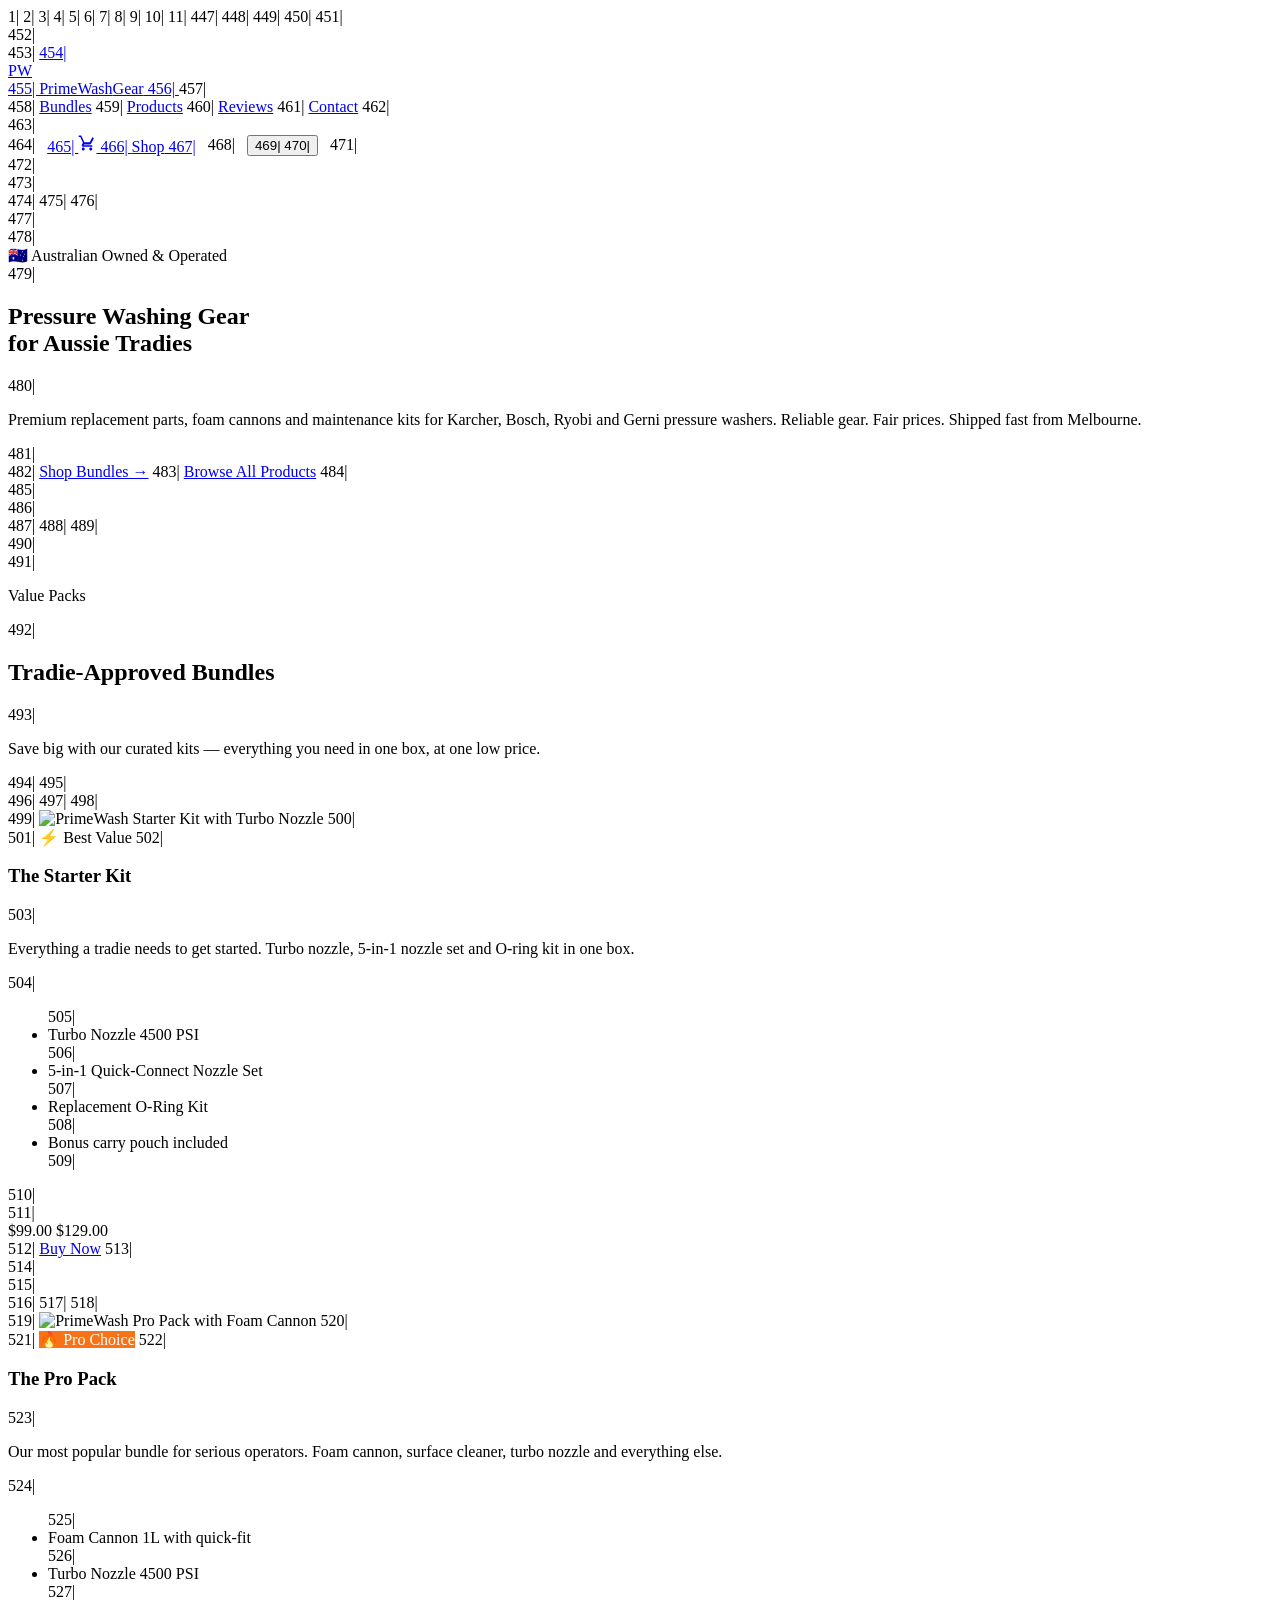
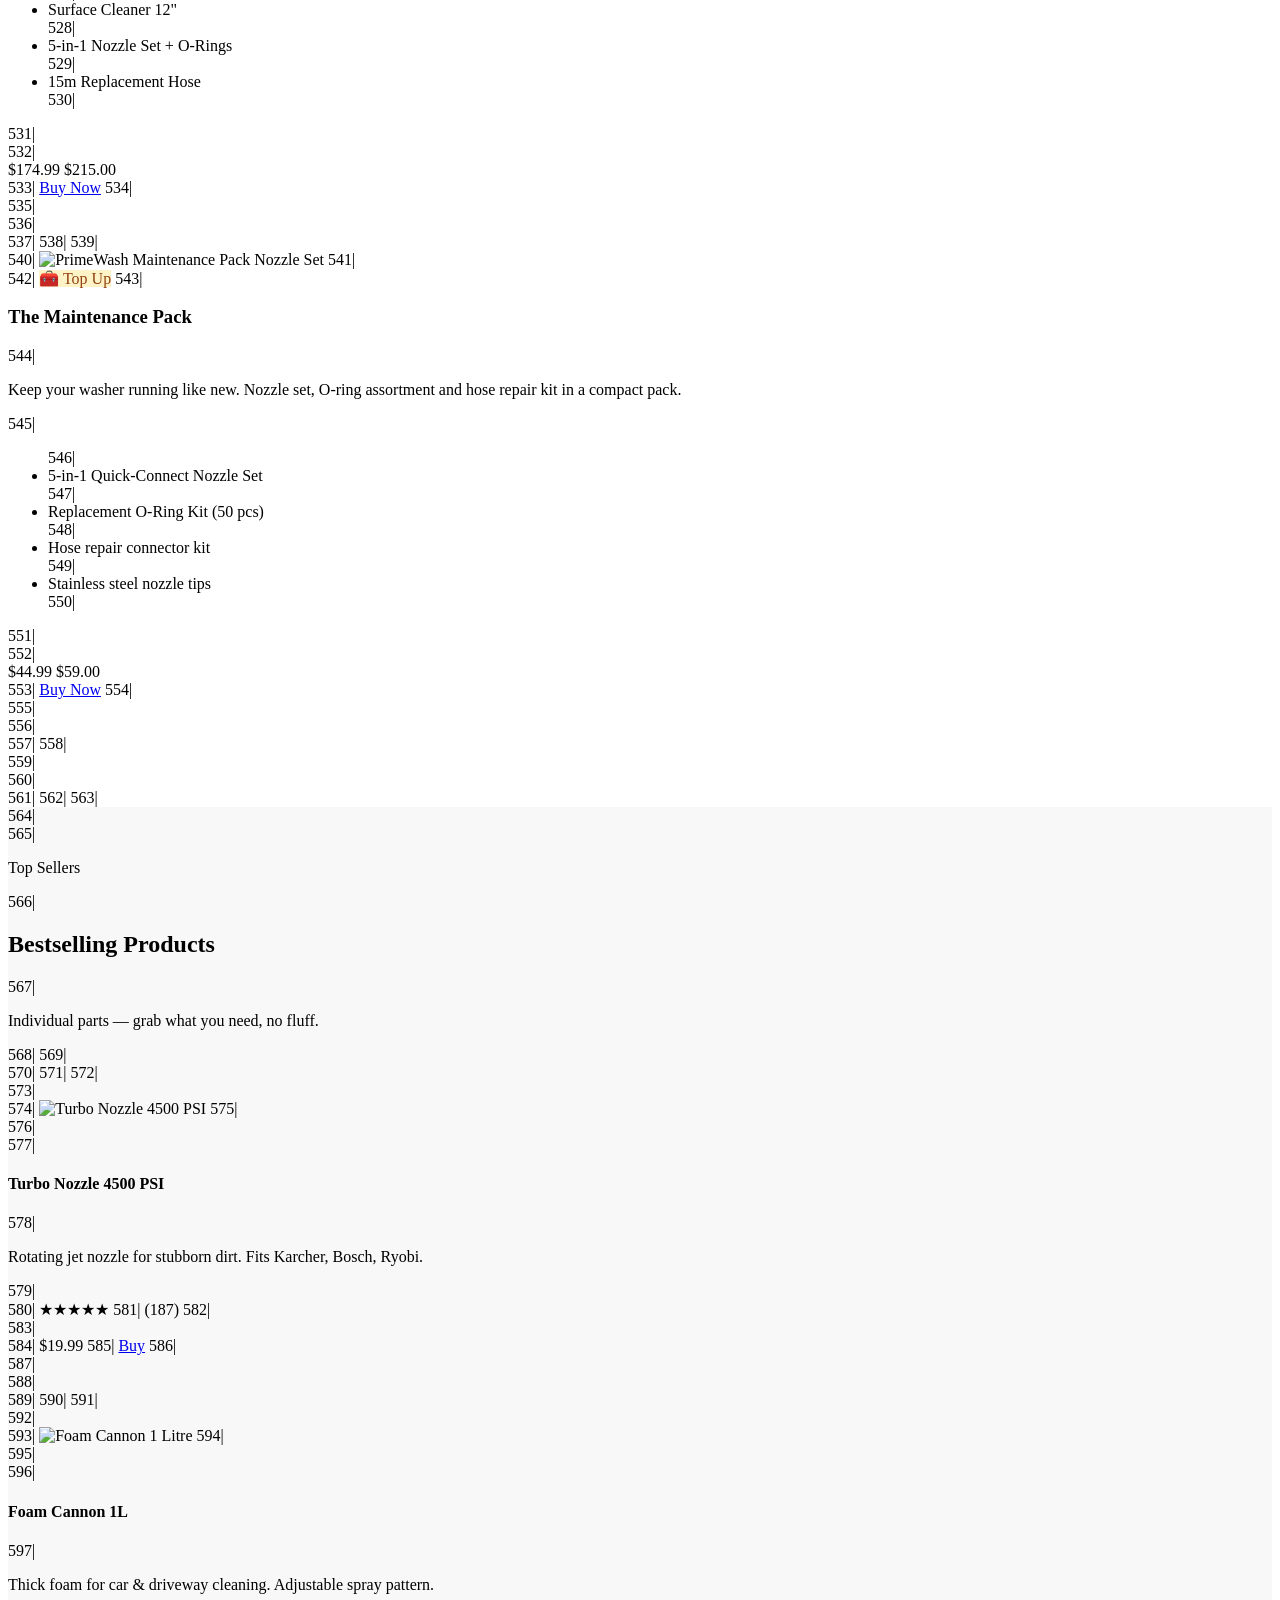
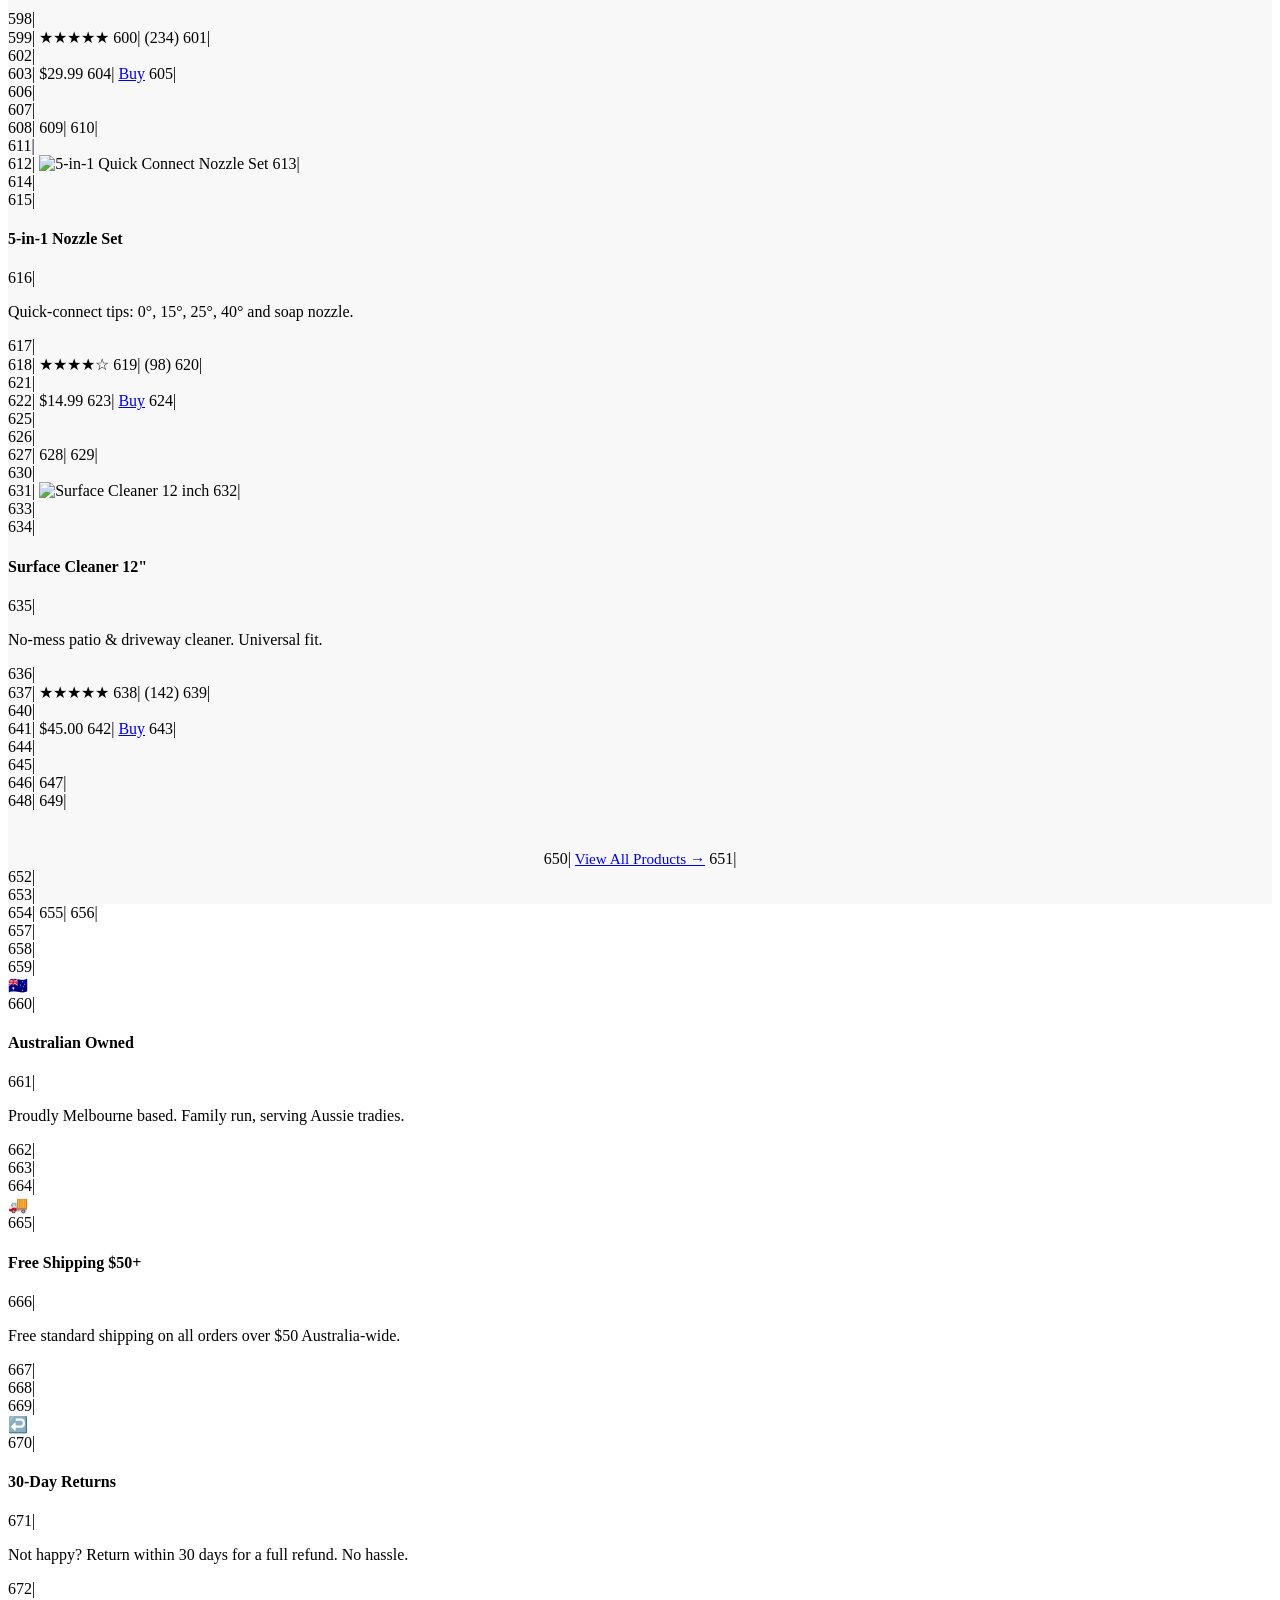
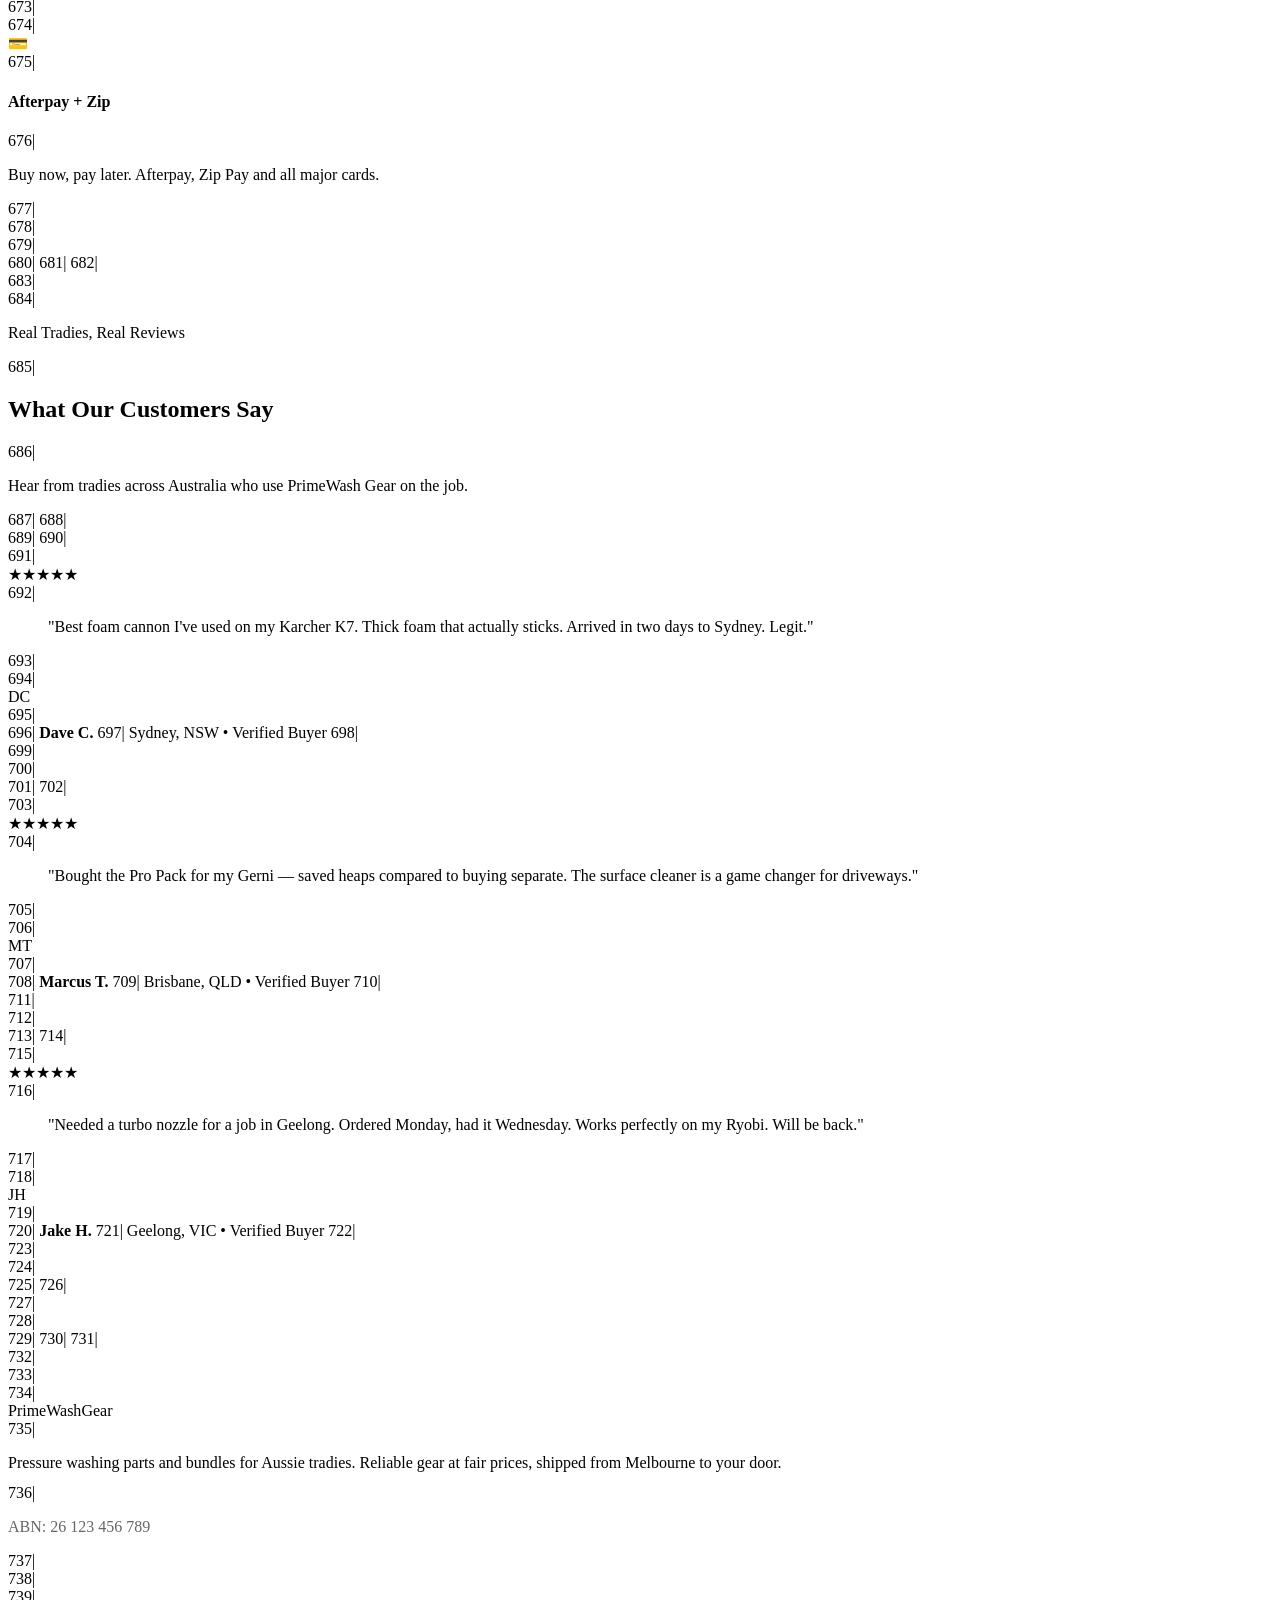
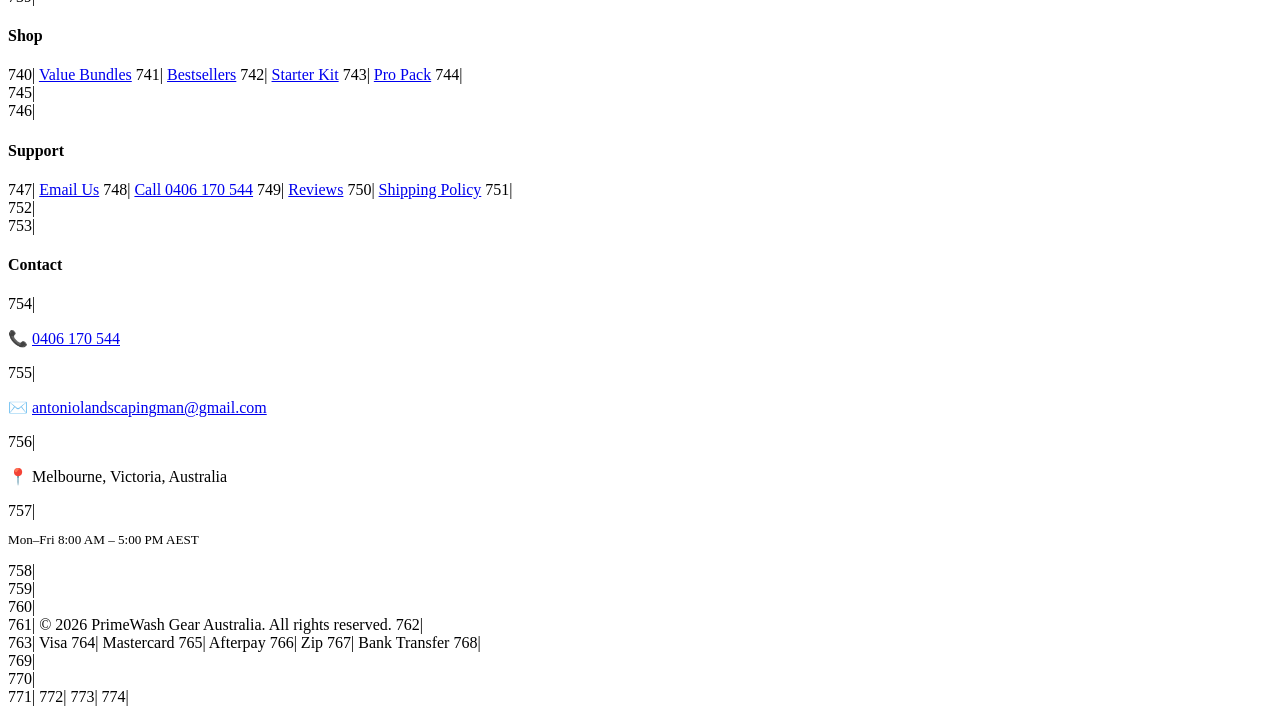
==== commit 23b2f6f2: "Professional redesign: clean white theme, real product photos, premium layout" ====
--- a/index.html
+++ b/index.html
@@ -1,522 +1,775 @@
-<!DOCTYPE html>
-<html lang="en">
-<head>
-  <meta charset="UTF-8" />
-  <meta name="viewport" content="width=device-width, initial-scale=1.0" />
-  <title>PrimeWash Gear Australia — Pressure Washer Parts for Tradies</title>
-  <meta name="description" content="Australia's tradie-owned pressure washer parts store. Turbo nozzles, foam cannons, hoses & kits. Same-day dispatch from Melbourne. 30-day guarantee." />
-  <link rel="preconnect" href="https://fonts.googleapis.com" />
-  <link rel="preconnect" href="https://fonts.gstatic.com" crossorigin />
-  <link href="https://fonts.googleapis.com/css2?family=Inter:wght@400;500;600;700;800;900&display=swap" rel="stylesheet" />
-  <link rel="icon" type="image/svg+xml" href="data:image/svg+xml,<svg xmlns='http://www.w3.org/2000/svg' viewBox='0 0 100 100'><text y='.9em' font-size='90'>💧</text></svg>" />
-  <script type="application/ld+json">
-  {
-    "@context": "https://schema.org",
-    "@type": "Store",
-    "name": "PrimeWash Gear Australia",
-    "description": "Pressure washing gear for Aussie tradies. Reliable parts, fair prices.",
-    "url": "https://edinsonmipc-oss.github.io/primewashgear/",
-    "telephone": "+61406170544",
-    "email": "antoniolandscapingman@gmail.com",
-    "address": {"@type": "PostalAddress", "addressLocality": "Melbourne", "addressRegion": "VIC", "addressCountry": "AU"},
-    "priceRange": "$15-$175"
-  }
-  </script>
-  <style>
-*,*::before,*::after{margin:0;padding:0;box-sizing:border-box}
-:root{--navy:#060b1a;--dark:#0b1120;--card:#0f172a;--orange:#f97316;--orange-dark:#dc2626;--gray-300:#94a3b8;--gray-400:#64748b;--gray-600:#475569}
-body{font-family:'Inter',system-ui,sans-serif;background:var(--navy);color:#fff;line-height:1.5}
-.container{max-width:1200px;margin:0 auto;padding:0 20px}
-a{text-decoration:none;color:inherit}
-img{max-width:100%;display:block}
-
-/* ANNOUNCEMENT */
-.announce{background:var(--orange);color:#fff;text-align:center;padding:8px 16px;font-size:13px;font-weight:600;letter-spacing:0.3px}
-.announce a{color:#fff;text-decoration:underline;font-weight:700}
-
-/* NAV */
-.nav{background:rgba(6,11,26,0.95);backdrop-filter:blur(12px);border-bottom:1px solid rgba(255,255,255,0.06);position:sticky;top:0;z-index:100}
-.nav-inner{display:flex;align-items:center;justify-content:space-between;padding:0 20px;height:64px;max-width:1200px;margin:0 auto}
-.nav-logo{display:flex;align-items:center;gap:8px;font-weight:800;font-size:18px;color:#fff}
-.nav-logo span{color:var(--orange)}
-.nav-links{display:flex;gap:24px;list-style:none}
-.nav-links a{color:rgba(255,255,255,0.6);font-size:14px;font-weight:500;transition:color 0.2s}
-.nav-links a:hover,.nav-links a.active{color:#fff}
-.nav-actions{display:flex;align-items:center;gap:12px}
-.nav-cart{background:none;border:none;color:#fff;font-size:18px;cursor:pointer;position:relative}
-.cart-count{background:var(--orange);color:#fff;font-size:11px;font-weight:700;padding:1px 6px;border-radius:10px;position:absolute;top:-6px;right:-10px}
-.mobile-btn{display:none;background:none;border:none;color:#fff;font-size:24px;cursor:pointer}
-
-/* HERO */
-.hero{position:relative;min-height:92vh;display:flex;align-items:center;overflow:hidden}
-.hero-bg{position:absolute;inset:0;background-size:cover;background-position:center 25%;filter:brightness(0.2) saturate(1.1);transform:scale(1.08)}
-.hero-shadow{position:absolute;inset:0;background:linear-gradient(135deg,rgba(6,11,26,0.95) 0%,rgba(6,11,26,0.6) 50%,rgba(249,115,22,0.12) 100%)}
-.hero-content{position:relative;z-index:2;max-width:800px;margin:0 auto;padding:40px 20px;text-align:center}
-.hero-badge{display:inline-flex;align-items:center;gap:6px;background:rgba(249,115,22,0.12);border:1px solid rgba(249,115,22,0.25);color:var(--orange);font-size:12px;font-weight:600;padding:7px 18px;border-radius:100px;margin-bottom:24px;letter-spacing:0.3px}
-.hero h1{font-size:clamp(2.4rem,6vw,4.2rem);font-weight:900;line-height:1.08;margin-bottom:8px}
-.hero h1 span{background:linear-gradient(135deg,#fb923c,#f97316,#dc2626);-webkit-background-clip:text;-webkit-text-fill-color:transparent;background-clip:text}
-.hero-tagline{font-size:1.3rem;font-weight:700;color:var(--orange);margin-bottom:6px}
-.hero-desc{font-size:1.1rem;color:rgba(255,255,255,0.55);max-width:520px;margin:0 auto 28px;line-height:1.6}
-.hero-btns{display:flex;gap:12px;justify-content:center;flex-wrap:wrap}
-.btn-primary{display:inline-flex;align-items:center;gap:8px;background:linear-gradient(135deg,var(--orange),var(--orange-dark));color:#fff;font-weight:700;font-size:1.05rem;padding:16px 34px;border-radius:12px;transition:all 0.3s;box-shadow:0 8px 32px rgba(249,115,22,0.35)}
-.btn-primary:hover{transform:translateY(-2px);box-shadow:0 12px 40px rgba(249,115,22,0.5)}
-.btn-outline{display:inline-flex;align-items:center;gap:8px;color:#fff;font-weight:600;font-size:1.05rem;padding:16px 34px;border-radius:12px;border:2px solid rgba(255,255,255,0.15);transition:all 0.3s}
-.btn-outline:hover{border-color:var(--orange);background:rgba(249,115,22,0.08)}
-.hero-stats{display:flex;justify-content:center;gap:48px;margin-top:48px;flex-wrap:wrap}
-.hero-stat{text-align:center}
-.hero-stat-val{display:block;font-size:1.5rem;font-weight:800;color:var(--orange)}
-.hero-stat-lbl{display:block;font-size:0.8rem;color:rgba(255,255,255,0.4);margin-top:4px}
-
-/* TRUST BAR */
-.trust{background:linear-gradient(135deg,#0f172a,#1e293b);padding:16px 0;border-bottom:1px solid rgba(255,255,255,0.04)}
-.trust-grid{display:flex;justify-content:center;gap:28px;flex-wrap:wrap}
-.trust-item{display:flex;align-items:center;gap:6px;color:rgba(255,255,255,0.65);font-size:13px;font-weight:600}
-.trust-item span{font-size:16px}
-
-/* SECTION HEADER */
-.section{padding:70px 0}
-.section-dark{background:var(--dark)}
-.section-header{text-align:center;margin-bottom:44px}
-.section-tag{display:inline-block;background:rgba(249,115,22,0.1);color:var(--orange);font-size:11px;font-weight:700;padding:5px 14px;border-radius:100px;letter-spacing:2px;margin-bottom:14px}
-.section h2{font-size:clamp(1.6rem,3vw,2.4rem);font-weight:900;margin-bottom:10px}
-.section h2 span{background:linear-gradient(135deg,#fb923c,#f97316);-webkit-background-clip:text;-webkit-text-fill-color:transparent;background-clip:text}
-.section-sub{color:rgba(255,255,255,0.45);font-size:15px;max-width:580px;margin:0 auto;line-height:1.6}
-
-/* BUNDLES */
-.bundles-grid{display:grid;grid-template-columns:repeat(3,1fr);gap:24px}
-.bundle-card{background:var(--card);border:1px solid rgba(255,255,255,0.06);border-radius:16px;overflow:hidden;transition:all 0.4s cubic-bezier(0.175,0.885,0.32,1.1);position:relative}
-.bundle-card:hover{transform:translateY(-6px);border-color:rgba(249,115,22,0.2);box-shadow:0 20px 60px rgba(0,0,0,0.5)}
-.bundle-card.featured{border-color:rgba(249,115,22,0.25);box-shadow:0 0 30px rgba(249,115,22,0.08);transform:scale(1.02)}
-.bundle-card.featured:hover{transform:scale(1.02) translateY(-6px)}
-.bundle-badge{position:absolute;top:12px;right:12px;background:linear-gradient(135deg,var(--orange),var(--orange-dark));color:#fff;font-size:11px;font-weight:700;padding:5px 14px;border-radius:100px;z-index:3;box-shadow:0 4px 16px rgba(249,115,22,0.4)}
-.bundle-img{width:100%;height:200px;object-fit:cover;display:block;background:var(--card)}
-.bundle-body{padding:20px}
-.bundle-name{font-size:1.15rem;font-weight:800;margin-bottom:3px}
-.bundle-sub{font-size:12px;color:rgba(255,255,255,0.4);margin-bottom:10px}
-.bundle-price{font-size:1.6rem;font-weight:900;color:var(--orange)}
-.bundle-was{font-size:12px;color:rgba(255,255,255,0.3);text-decoration:line-through;margin-left:6px}
-.bundle-list{margin:14px 0;padding:0;list-style:none}
-.bundle-list li{font-size:12px;color:rgba(255,255,255,0.55);padding:4px 0;border-bottom:1px solid rgba(255,255,255,0.03)}
-.btn-buy{display:block;background:linear-gradient(135deg,var(--orange),var(--orange-dark));color:#fff;font-weight:800;font-size:0.95rem;padding:13px;border-radius:10px;text-align:center;transition:all 0.3s;box-shadow:0 4px 16px rgba(249,115,22,0.25)}
-.btn-buy:hover{transform:translateY(-2px);box-shadow:0 8px 24px rgba(249,115,22,0.4)}
-.pay-badges{font-size:10px;color:rgba(255,255,255,0.3);text-align:center;margin-top:10px}
-.bundle-ps{text-align:center;margin-top:32px;font-size:13px;color:rgba(255,255,255,0.35);max-width:550px;margin-left:auto;margin-right:auto}
-.bundle-ps strong{color:var(--orange)}
-
-/* RESULTS */
-.results-grid{display:grid;grid-template-columns:1fr 1fr;gap:20px}
-.result-card{background:var(--card);border-radius:14px;overflow:hidden;border:1px solid rgba(255,255,255,0.05)}
-.result-imgs{display:grid;grid-template-columns:1fr 1fr}
-.result-box{padding:32px 20px;text-align:center;min-height:140px;display:flex;flex-direction:column;align-items:center;justify-content:center}
-.result-label{font-size:10px;font-weight:700;letter-spacing:2px;padding:3px 10px;border-radius:4px;margin-bottom:8px}
-.result-label.before{background:rgba(255,255,255,0.08);color:rgba(255,255,255,0.5)}
-.result-label.after{background:rgba(22,163,74,0.2);color:#4ade80}
-.result-icon{font-size:2.2rem;margin-bottom:6px}
-.result-desc{font-size:12px;color:rgba(255,255,255,0.5);line-height:1.4}
-.result-quote{padding:20px;font-size:13px;color:rgba(255,255,255,0.6);line-height:1.6;font-style:italic}
-.result-quote strong{color:var(--orange);font-style:normal;display:block;margin-top:6px;font-size:12px}
-
-/* PRODUCTS GRID */
-.prod-header{display:flex;justify-content:space-between;align-items:center;margin-bottom:32px;flex-wrap:wrap;gap:16px}
-.prod-grid{display:grid;grid-template-columns:repeat(4,1fr);gap:16px}
-.prod-card{background:var(--card);border:1px solid rgba(255,255,255,0.05);border-radius:12px;overflow:hidden;transition:all 0.3s}
-.prod-card:hover{transform:translateY(-4px);border-color:rgba(249,115,22,0.15)}
-.prod-card img{width:100%;height:160px;object-fit:cover;background:var(--card)}
-.prod-info{padding:14px}
-.prod-brand{font-size:10px;font-weight:700;color:rgba(255,255,255,0.3);letter-spacing:1px;margin-bottom:4px}
-.prod-name{font-size:13px;font-weight:600;color:#fff;line-height:1.3;margin-bottom:4px}
-.prod-rating{font-size:12px;color:#fbbf24;margin-bottom:4px}
-.prod-rating span{color:rgba(255,255,255,0.35);font-size:11px}
-.prod-price{font-size:16px;font-weight:800;color:var(--orange)}
-.prod-old{font-size:12px;color:rgba(255,255,255,0.3);text-decoration:line-through;margin-left:6px}
-.prod-badge{position:absolute;top:8px;left:8px;background:var(--orange);color:#fff;font-size:9px;font-weight:700;padding:3px 10px;border-radius:100px}
-
-/* BENEFITS */
-.benefits-grid{display:grid;grid-template-columns:repeat(4,1fr);gap:20px}
-.benefit-card{text-align:center;padding:28px 16px}
-.benefit-icon{font-size:2rem;margin-bottom:12px}
-.benefit-card h3{font-size:16px;font-weight:700;margin-bottom:8px}
-.benefit-card p{font-size:13px;color:rgba(255,255,255,0.5);line-height:1.6}
-
-/* REVIEWS */
-.reviews-grid{display:grid;grid-template-columns:repeat(3,1fr);gap:20px}
-.review-card{background:var(--card);border:1px solid rgba(255,255,255,0.05);border-radius:14px;padding:24px}
-.review-stars{color:#fbbf24;font-size:15px;margin-bottom:10px}
-.review-text{font-size:13px;color:rgba(255,255,255,0.6);line-height:1.6;margin-bottom:14px;font-style:italic}
-.review-auth{display:flex;align-items:center;gap:10px}
-.review-av{width:36px;height:36px;border-radius:50%;display:flex;align-items:center;justify-content:center;font-size:14px;font-weight:700}
-.review-name{font-size:13px;font-weight:600}
-.review-role{font-size:11px;color:rgba(255,255,255,0.35)}
-
-/* FOOTER */
-.footer{background:#050a17;border-top:1px solid rgba(255,255,255,0.04);padding:50px 0 30px}
-.footer-grid{display:grid;grid-template-columns:1.5fr 1fr 1fr;gap:40px}
-.footer-brand h3{font-size:18px;font-weight:800;margin-bottom:10px}
-.footer-brand h3 span{color:var(--orange)}
-.footer-brand p{font-size:13px;color:rgba(255,255,255,0.4);line-height:1.6;max-width:320px}
-.footer-info{margin-top:12px;font-size:12px;color:rgba(255,255,255,0.35);line-height:1.8}
-.footer-info a{color:rgba(255,255,255,0.35)}
-.footer-info a:hover{color:var(--orange)}
-.footer-social{display:flex;gap:12px;margin-top:14px}
-.footer-social a{width:32px;height:32px;border-radius:50%;background:rgba(255,255,255,0.06);display:flex;align-items:center;justify-content:center;font-size:14px;transition:all 0.2s}
-.footer-social a:hover{background:rgba(249,115,22,0.15)}
-.footer-col h4{font-size:13px;font-weight:700;margin-bottom:14px;color:rgba(255,255,255,0.5);letter-spacing:1px}
-.footer-col ul{list-style:none}
-.footer-col li{margin-bottom:8px}
-.footer-col a{font-size:13px;color:rgba(255,255,255,0.4);transition:color 0.2s}
-.footer-col a:hover{color:var(--orange)}
-.footer-bot{border-top:1px solid rgba(255,255,255,0.04);margin-top:36px;padding-top:20px;display:flex;justify-content:space-between;align-items:center;flex-wrap:wrap;gap:12px}
-.footer-bot p{font-size:12px;color:rgba(255,255,255,0.25)}
-.footer-pay{display:flex;gap:8px}
-.footer-pay span{font-size:16px}
-
-@media(max-width:1024px){
-  .bundles-grid{grid-template-columns:1fr 1fr}
-  .prod-grid{grid-template-columns:repeat(2,1fr)}
-  .benefits-grid{grid-template-columns:repeat(2,1fr)}
-  .bundle-card.featured{transform:none}
-  .bundle-card.featured:hover{transform:translateY(-6px)}
-}
-@media(max-width:768px){
-  .nav-links{display:none}
-  .mobile-btn{display:block}
-  .hero-stats{gap:20px}
-  .hero-stat-val{font-size:1.1rem}
-  .bundles-grid{grid-template-columns:1fr;max-width:400px;margin:0 auto}
-  .results-grid{grid-template-columns:1fr}
-  .prod-grid{grid-template-columns:1fr 1fr}
-  .benefits-grid{grid-template-columns:1fr 1fr}
-  .reviews-grid{grid-template-columns:1fr}
-  .footer-grid{grid-template-columns:1fr;gap:30px}
-  .btn-primary,.btn-outline{display:block;text-align:center}
-}
-  </style>
+     1|<!DOCTYPE html>
+     2|<html lang="en-AU">
+     3|<head>
+     4|<meta charset="UTF-8">
+     5|<meta name="viewport" content="width=device-width, initial-scale=1.0">
+     6|<title>PrimeWash Gear Australia – Pressure Washing Parts &amp; Bundles for Tradies</title>
+     7|<meta name="description" content="PrimeWash Gear Australia — premium pressure washer parts, foam cannons, turbo nozzles and value bundles. Melbourne owned. Fast shipping across AU.">
+     8|<link rel="preconnect" href="https://fonts.googleapis.com">
+     9|<link rel="preconnect" href="https://fonts.gstatic.com" crossorigin>
+    10|<link href="https://fonts.googleapis.com/css2?family=Inter:wght@400;500;600;700;800&display=swap" rel="stylesheet">
+    11|<style>
+    12|  *, *::before, *::after { box-sizing: border-box; margin: 0; padding: 0; }
+    13|  html { scroll-behavior: smooth; }
+    14|  body {
+    15|    font-family: 'Inter', -apple-system, BlinkMacSystemFont, sans-serif;
+    16|    background: #ffffff;
+    17|    color: #111111;
+    18|    line-height: 1.6;
+    19|    -webkit-font-smoothing: antialiased;
+    20|  }
+    21|  a { text-decoration: none; color: inherit; }
+    22|  img { max-width: 100%; height: auto; display: block; }
+    23|
+    24|  /* ─── Navigation ─── */
+    25|  .nav {
+    26|    position: sticky; top: 0; z-index: 100;
+    27|    background: rgba(255,255,255,0.97);
+    28|    backdrop-filter: blur(12px);
+    29|    -webkit-backdrop-filter: blur(12px);
+    30|    border-bottom: 1px solid #f0f0f0;
+    31|    padding: 0 24px;
+    32|  }
+    33|  .nav-inner {
+    34|    max-width: 1200px; margin: 0 auto;
+    35|    display: flex; align-items: center; justify-content: space-between;
+    36|    height: 68px;
+    37|  }
+    38|  .nav-logo {
+    39|    display: flex; align-items: center; gap: 10px;
+    40|    font-weight: 800; font-size: 1.35rem; color: #111;
+    41|  }
+    42|  .nav-logo-icon {
+    43|    width: 36px; height: 36px;
+    44|    background: #f97316; border-radius: 8px;
+    45|    display: flex; align-items: center; justify-content: center;
+    46|    color: #fff; font-size: 1.1rem; font-weight: 800;
+    47|  }
+    48|  .nav-logo span { color: #f97316; }
+    49|  .nav-links { display: flex; gap: 32px; align-items: center; }
+    50|  .nav-links a {
+    51|    font-size: 0.875rem; font-weight: 500; color: #555;
+    52|    transition: color 0.2s;
+    53|  }
+    54|  .nav-links a:hover { color: #f97316; }
+    55|  .nav-cart {
+    56|    display: flex; align-items: center; gap: 8px;
+    57|    background: #111; color: #fff;
+    58|    padding: 8px 18px; border-radius: 100px;
+    59|    font-size: 0.85rem; font-weight: 600;
+    60|    transition: background 0.2s;
+    61|  }
+    62|  .nav-cart:hover { background: #f97316; }
+    63|  .nav-cart svg { width: 18px; height: 18px; fill: currentColor; }
+    64|  .nav-hamburger { display: none; flex-direction: column; gap: 5px; cursor: pointer; background: none; border: none; padding: 4px; }
+    65|  .nav-hamburger span { width: 24px; height: 2.5px; background: #111; border-radius: 2px; }
+    66|
+    67|  /* ─── Hero ─── */
+    68|  .hero {
+    69|    background: linear-gradient(135deg, #0f172a 0%, #1e293b 50%, #334155 100%);
+    70|    padding: 80px 24px 100px;
+    71|    position: relative; overflow: hidden;
+    72|  }
+    73|  .hero::before {
+    74|    content: '';
+    75|    position: absolute; top: -40%; right: -20%; width: 600px; height: 600px;
+    76|    background: radial-gradient(circle, rgba(249,115,22,0.15) 0%, transparent 70%);
+    77|    border-radius: 50%;
+    78|  }
+    79|  .hero::after {
+    80|    content: '';
+    81|    position: absolute; bottom: -30%; left: -10%; width: 500px; height: 500px;
+    82|    background: radial-gradient(circle, rgba(249,115,22,0.08) 0%, transparent 70%);
+    83|    border-radius: 50%;
+    84|  }
+    85|  .hero-inner {
+    86|    max-width: 900px; margin: 0 auto; text-align: center;
+    87|    position: relative; z-index: 1;
+    88|  }
+    89|  .hero-badge {
+    90|    display: inline-block;
+    91|    background: rgba(249,115,22,0.15);
+    92|    color: #fb923c;
+    93|    font-size: 0.8rem; font-weight: 600;
+    94|    padding: 6px 16px; border-radius: 100px;
+    95|    margin-bottom: 24px;
+    96|    letter-spacing: 0.3px;
+    97|  }
+    98|  .hero h1 {
+    99|    font-size: clamp(2.2rem, 5vw, 3.6rem);
+   100|    font-weight: 800;
+   101|    color: #ffffff;
+   102|    line-height: 1.15;
+   103|    margin-bottom: 20px;
+   104|  }
+   105|  .hero h1 span { color: #f97316; }
+   106|  .hero p {
+   107|    font-size: clamp(1rem, 2vw, 1.2rem);
+   108|    color: #94a3b8;
+   109|    max-width: 640px; margin: 0 auto 36px;
+   110|    line-height: 1.7;
+   111|  }
+   112|  .hero-cta {
+   113|    display: flex; gap: 16px; justify-content: center;
+   114|    flex-wrap: wrap;
+   115|  }
+   116|  .btn-primary {
+   117|    display: inline-flex; align-items: center; gap: 8px;
+   118|    background: #f97316; color: #fff;
+   119|    padding: 14px 34px; border-radius: 100px;
+   120|    font-weight: 600; font-size: 1rem;
+   121|    transition: all 0.25s;
+   122|    border: 2px solid #f97316;
+   123|  }
+   124|  .btn-primary:hover {
+   125|    background: #ea580c; border-color: #ea580c;
+   126|    transform: translateY(-2px);
+   127|    box-shadow: 0 10px 30px -10px rgba(249,115,22,0.4);
+   128|  }
+   129|  .btn-secondary {
+   130|    display: inline-flex; align-items: center; gap: 8px;
+   131|    background: transparent; color: #fff;
+   132|    padding: 14px 34px; border-radius: 100px;
+   133|    font-weight: 600; font-size: 1rem;
+   134|    border: 2px solid rgba(255,255,255,0.2);
+   135|    transition: all 0.25s;
+   136|  }
+   137|  .btn-secondary:hover {
+   138|    border-color: #f97316; color: #f97316;
+   139|    transform: translateY(-2px);
+   140|  }
+   141|
+   142|  /* ─── Section spacing ─── */
+   143|  section { padding: 80px 24px; }
+   144|  .section-inner { max-width: 1200px; margin: 0 auto; }
+   145|  .section-label {
+   146|    text-align: center;
+   147|    font-size: 0.8rem; font-weight: 600; color: #f97316; text-transform: uppercase;
+   148|    letter-spacing: 2px; margin-bottom: 8px;
+   149|  }
+   150|  .section-title {
+   151|    text-align: center;
+   152|    font-size: clamp(1.6rem, 3vw, 2.2rem);
+   153|    font-weight: 800; color: #111;
+   154|    margin-bottom: 12px;
+   155|  }
+   156|  .section-sub {
+   157|    text-align: center;
+   158|    font-size: 1rem; color: #666;
+   159|    max-width: 540px; margin: 0 auto 48px;
+   160|  }
+   161|
+   162|  /* ─── Bundles ─── */
+   163|  .bundles-grid {
+   164|    display: grid;
+   165|    grid-template-columns: repeat(auto-fit, minmax(320px, 1fr));
+   166|    gap: 28px;
+   167|  }
+   168|  .bundle-card {
+   169|    background: #ffffff;
+   170|    border-radius: 16px;
+   171|    overflow: hidden;
+   172|    box-shadow: 0 2px 20px rgba(0,0,0,0.06);
+   173|    border: 1px solid #f0f0f0;
+   174|    transition: all 0.3s;
+   175|    display: flex; flex-direction: column;
+   176|  }
+   177|  .bundle-card:hover {
+   178|    transform: translateY(-5px);
+   179|    box-shadow: 0 12px 40px rgba(0,0,0,0.1);
+   180|    border-color: #f97316;
+   181|  }
+   182|  .bundle-card-img {
+   183|    width: 100%; height: 220px;
+   184|    object-fit: cover;
+   185|    background: #f8f8f8;
+   186|  }
+   187|  .bundle-card-body {
+   188|    padding: 28px;
+   189|    flex: 1;
+   190|    display: flex; flex-direction: column;
+   191|  }
+   192|  .bundle-card-body h3 {
+   193|    font-size: 1.2rem; font-weight: 700; color: #111;
+   194|    margin-bottom: 4px;
+   195|  }
+   196|  .bundle-card-body .bundle-badge {
+   197|    display: inline-block;
+   198|    background: #fef3c7; color: #92400e;
+   199|    font-size: 0.72rem; font-weight: 600;
+   200|    padding: 3px 10px; border-radius: 100px;
+   201|    margin-bottom: 10px;
+   202|    align-self: flex-start;
+   203|  }
+   204|  .bundle-card-body .bundle-desc {
+   205|    font-size: 0.9rem; color: #555;
+   206|    line-height: 1.7; margin-bottom: 16px;
+   207|    flex: 1;
+   208|  }
+   209|  .bundle-card-body .bundle-features {
+   210|    list-style: none; margin-bottom: 20px;
+   211|  }
+   212|  .bundle-card-body .bundle-features li {
+   213|    font-size: 0.85rem; color: #444;
+   214|    padding: 4px 0; display: flex; align-items: center; gap: 8px;
+   215|  }
+   216|  .bundle-card-body .bundle-features li::before {
+   217|    content: '✓';
+   218|    color: #f97316; font-weight: 700;
+   219|  }
+   220|  .bundle-price-row {
+   221|    display: flex; align-items: center; justify-content: space-between;
+   222|    margin-top: auto; padding-top: 16px; border-top: 1px solid #f0f0f0;
+   223|  }
+   224|  .bundle-price {
+   225|    font-size: 1.5rem; font-weight: 800; color: #111;
+   226|  }
+   227|  .bundle-price .old-price {
+   228|    font-size: 0.95rem; font-weight: 400; color: #999;
+   229|    text-decoration: line-through; margin-left: 8px;
+   230|  }
+   231|  .bundle-btn {
+   232|    background: #f97316; color: #fff;
+   233|    padding: 10px 22px; border-radius: 100px;
+   234|    font-weight: 600; font-size: 0.85rem;
+   235|    transition: background 0.2s;
+   236|    white-space: nowrap;
+   237|  }
+   238|  .bundle-btn:hover { background: #ea580c; }
+   239|
+   240|  /* ─── Products Grid ─── */
+   241|  .products-grid {
+   242|    display: grid;
+   243|    grid-template-columns: repeat(auto-fit, minmax(260px, 1fr));
+   244|    gap: 24px;
+   245|  }
+   246|  .product-card {
+   247|    background: #ffffff;
+   248|    border-radius: 14px;
+   249|    overflow: hidden;
+   250|    box-shadow: 0 2px 16px rgba(0,0,0,0.05);
+   251|    border: 1px solid #f0f0f0;
+   252|    transition: all 0.3s;
+   253|  }
+   254|  .product-card:hover {
+   255|    transform: translateY(-4px);
+   256|    box-shadow: 0 10px 35px rgba(0,0,0,0.08);
+   257|    border-color: #f97316;
+   258|  }
+   259|  .product-card-img-wrap {
+   260|    width: 100%; height: 200px;
+   261|    overflow: hidden; background: #fafafa;
+   262|    display: flex; align-items: center; justify-content: center;
+   263|    padding: 20px;
+   264|  }
+   265|  .product-card-img-wrap img {
+   266|    width: 100%; height: 100%;
+   267|    object-fit: contain;
+   268|    transition: transform 0.4s;
+   269|  }
+   270|  .product-card:hover .product-card-img-wrap img {
+   271|    transform: scale(1.05);
+   272|  }
+   273|  .product-card-body {
+   274|    padding: 20px;
+   275|  }
+   276|  .product-card-body h4 {
+   277|    font-size: 1rem; font-weight: 600; color: #111;
+   278|    margin-bottom: 4px;
+   279|  }
+   280|  .product-card-body .product-desc {
+   281|    font-size: 0.82rem; color: #777;
+   282|    margin-bottom: 12px;
+   283|  }
+   284|  .product-rating {
+   285|    display: flex; align-items: center; gap: 6px;
+   286|    margin-bottom: 10px;
+   287|  }
+   288|  .product-rating .stars {
+   289|    color: #f59e0b; font-size: 0.85rem;
+   290|    letter-spacing: 1px;
+   291|  }
+   292|  .product-rating .count {
+   293|    font-size: 0.78rem; color: #999;
+   294|  }
+   295|  .product-card-body .price-row {
+   296|    display: flex; align-items: center; justify-content: space-between;
+   297|  }
+   298|  .product-card-body .price {
+   299|    font-size: 1.2rem; font-weight: 700; color: #111;
+   300|  }
+   301|  .product-card-body .buy-btn {
+   302|    background: #111; color: #fff;
+   303|    padding: 8px 18px; border-radius: 100px;
+   304|    font-size: 0.8rem; font-weight: 600;
+   305|    transition: background 0.2s;
+   306|  }
+   307|  .product-card-body .buy-btn:hover { background: #f97316; }
+   308|
+   309|  /* ─── Trust Row ─── */
+   310|  .trust-row {
+   311|    background: #f8f8f8;
+   312|    padding: 48px 24px;
+   313|    border-top: 1px solid #eee;
+   314|    border-bottom: 1px solid #eee;
+   315|  }
+   316|  .trust-grid {
+   317|    max-width: 1000px; margin: 0 auto;
+   318|    display: grid;
+   319|    grid-template-columns: repeat(auto-fit, minmax(200px, 1fr));
+   320|    gap: 32px;
+   321|  }
+   322|  .trust-item {
+   323|    text-align: center;
+   324|  }
+   325|  .trust-item .trust-icon {
+   326|    width: 48px; height: 48px;
+   327|    margin: 0 auto 12px;
+   328|    background: #fff;
+   329|    border-radius: 12px;
+   330|    display: flex; align-items: center; justify-content: center;
+   331|    font-size: 1.4rem;
+   332|    box-shadow: 0 2px 10px rgba(0,0,0,0.04);
+   333|  }
+   334|  .trust-item h4 {
+   335|    font-size: 0.95rem; font-weight: 700; color: #111; margin-bottom: 4px;
+   336|  }
+   337|  .trust-item p {
+   338|    font-size: 0.82rem; color: #666;
+   339|  }
+   340|
+   341|  /* ─── Testimonials ─── */
+   342|  .testimonials-grid {
+   343|    display: grid;
+   344|    grid-template-columns: repeat(auto-fit, minmax(300px, 1fr));
+   345|    gap: 28px;
+   346|  }
+   347|  .testimonial-card {
+   348|    background: #ffffff;
+   349|    border-radius: 14px;
+   350|    padding: 28px;
+   351|    box-shadow: 0 2px 16px rgba(0,0,0,0.05);
+   352|    border: 1px solid #f0f0f0;
+   353|  }
+   354|  .testimonial-card .stars {
+   355|    color: #f59e0b; font-size: 1rem;
+   356|    margin-bottom: 12px; letter-spacing: 2px;
+   357|  }
+   358|  .testimonial-card blockquote {
+   359|    font-size: 0.92rem; color: #444;
+   360|    line-height: 1.7; font-style: italic;
+   361|    margin-bottom: 16px;
+   362|  }
+   363|  .testimonial-card .author {
+   364|    display: flex; align-items: center; gap: 12px;
+   365|  }
+   366|  .testimonial-card .author-avatar {
+   367|    width: 40px; height: 40px;
+   368|    border-radius: 50%;
+   369|    background: #f97316;
+   370|    display: flex; align-items: center; justify-content: center;
+   371|    color: #fff; font-weight: 700; font-size: 0.9rem;
+   372|  }
+   373|  .testimonial-card .author-info strong {
+   374|    display: block; font-size: 0.88rem; color: #111;
+   375|  }
+   376|  .testimonial-card .author-info span {
+   377|    font-size: 0.78rem; color: #888;
+   378|  }
+   379|
+   380|  /* ─── Footer ─── */
+   381|  footer {
+   382|    background: #0f172a;
+   383|    color: #94a3b8;
+   384|    padding: 48px 24px 32px;
+   385|  }
+   386|  .footer-inner {
+   387|    max-width: 1200px; margin: 0 auto;
+   388|    display: grid;
+   389|    grid-template-columns: 1.5fr 1fr 1fr 1fr;
+   390|    gap: 40px;
+   391|    margin-bottom: 32px;
+   392|  }
+   393|  .footer-col h4 {
+   394|    color: #ffffff; font-size: 1rem; font-weight: 700;
+   395|    margin-bottom: 16px;
+   396|  }
+   397|  .footer-col p, .footer-col a {
+   398|    font-size: 0.88rem; line-height: 1.8;
+   399|    display: block;
+   400|  }
+   401|  .footer-col a:hover { color: #f97316; }
+   402|  .footer-brand {
+   403|    font-weight: 800; font-size: 1.1rem; color: #fff;
+   404|    margin-bottom: 8px;
+   405|  }
+   406|  .footer-brand span { color: #f97316; }
+   407|  .footer-bottom {
+   408|    max-width: 1200px; margin: 0 auto;
+   409|    padding-top: 24px;
+   410|    border-top: 1px solid rgba(255,255,255,0.08);
+   411|    display: flex; justify-content: space-between; align-items: center;
+   412|    flex-wrap: wrap; gap: 12px;
+   413|    font-size: 0.82rem;
+   414|  }
+   415|  .footer-bottom .payment-icons {
+   416|    display: flex; gap: 10px; align-items: center;
+   417|  }
+   418|  .footer-bottom .payment-icons span {
+   419|    background: rgba(255,255,255,0.08);
+   420|    padding: 4px 10px; border-radius: 4px;
+   421|    font-size: 0.72rem; font-weight: 600; color: #ccc;
+   422|  }
+   423|
+   424|  /* ─── Mobile ─── */
+   425|  @media (max-width: 768px) {
+   426|    .nav-links { display: none; }
+   427|    .nav-hamburger { display: flex; }
+   428|    .nav-cart { padding: 8px 14px; font-size: 0.8rem; }
+   429|    .nav-cart span { display: none; }
+   430|    .hero { padding: 60px 20px 70px; }
+   431|    .hero-cta { flex-direction: column; align-items: center; }
+   432|    .btn-primary, .btn-secondary { width: 100%; max-width: 320px; justify-content: center; }
+   433|    section { padding: 60px 20px; }
+   434|    .bundles-grid, .products-grid, .testimonials-grid { grid-template-columns: 1fr; }
+   435|    .footer-inner { grid-template-columns: 1fr 1fr; gap: 28px; }
+   436|    .footer-bottom { flex-direction: column; text-align: center; }
+   437|  }
+   438|  @media (max-width: 480px) {
+   439|    .nav { padding: 0 16px; }
+   440|    .footer-inner { grid-template-columns: 1fr; }
+   441|    .trust-grid { grid-template-columns: 1fr 1fr; }
+   442|  }
+   443|
+   444|  /* ─── Utilities ─── */
+   445|  .text-orange { color: #f97316; }
+   446|</style>
+   447|<!-- Domain: primewashgear.toolshubpro.com.au -->
 </head>
-<body>
-
-<!-- ANNOUNCEMENT -->
-<div class="announce">
-  🇦🇺 Free shipping over $50 • Melbourne next day • 30-day guarantee — <a href="shop.html">Shop Bundles →</a>
-</div>
-
-<!-- NAV -->
-<nav class="nav">
-  <div class="nav-inner">
-    <a href="index.html" class="nav-logo">💧 PrimeWash<span>Gear</span></a>
-    <ul class="nav-links">
-      <li><a href="index.html" class="active">Home</a></li>
-      <li><a href="shop.html">Shop</a></li>
-      <li><a href="shop.html#bundles">Bundles</a></li>
-      <li><a href="about.html">About</a></li>
-      <li><a href="contact.html">Contact</a></li>
-    </ul>
-    <div class="nav-actions">
-      <a href="cart.html" class="nav-cart" style="position:relative;">🛒 <span class="cart-count">0</span></a>
-      <button class="mobile-btn" onclick="document.getElementById('mobileNav').classList.toggle('open')">☰</button>
-    </div>
-  </div>
-</nav>
-<div class="mobile-nav" id="mobileNav" style="display:none;position:fixed;top:64px;left:0;right:0;background:rgba(6,11,26,0.98);z-index:99;padding:20px;border-bottom:1px solid rgba(255,255,255,0.06)">
-  <a href="index.html" style="display:block;padding:12px 0;color:rgba(255,255,255,0.7);font-size:16px;font-weight:500;border-bottom:1px solid rgba(255,255,255,0.04)">🏠 Home</a>
-  <a href="shop.html" style="display:block;padding:12px 0;color:rgba(255,255,255,0.7);font-size:16px;font-weight:500;border-bottom:1px solid rgba(255,255,255,0.04)">🛍️ Shop</a>
-  <a href="shop.html#bundles" style="display:block;padding:12px 0;color:rgba(255,255,255,0.7);font-size:16px;font-weight:500;border-bottom:1px solid rgba(255,255,255,0.04)">📦 Bundles</a>
-  <a href="about.html" style="display:block;padding:12px 0;color:rgba(255,255,255,0.7);font-size:16px;font-weight:500;border-bottom:1px solid rgba(255,255,255,0.04)">ℹ️ About</a>
-  <a href="contact.html" style="display:block;padding:12px 0;color:rgba(255,255,255,0.7);font-size:16px;font-weight:500">📞 Contact</a>
-</div>
-<style>
-.mobile-nav.open{display:block !important}
-</style>
-
-<!-- HERO -->
-<section class="hero">
-  <div class="hero-bg" style="background-image:url('https://images.unsplash.com/photo-1580654412196-83c94e8be1c0?w=1920&h=1080&fit=crop')"></div>
-  <div class="hero-shadow"></div>
-  <div class="hero-content">
-    <div class="hero-badge">🇦🇺 Australian Tradie Owned & Operated</div>
-    <h1>Pressure Washing Gear for <span>Aussie Tradies</span></h1>
-    <p class="hero-tagline">Reliable. Affordable. No BS.</p>
-    <p class="hero-desc">Premium nozzles, hoses, fittings & bundles — built for real job sites, not just online stores. Ships from Melbourne.</p>
-    <div class="hero-btns">
-      <a href="shop.html" class="btn-primary">👉 Shop Now</a>
-      <a href="shop.html#bundles" class="btn-outline">View Bundles →</a>
-    </div>
-    <div class="hero-stats">
-      <div class="hero-stat"><span class="hero-stat-val">1-3 Days</span><span class="hero-stat-lbl">Delivery Metro Melbourne</span></div>
-      <div class="hero-stat"><span class="hero-stat-val">$50+</span><span class="hero-stat-lbl">Free Shipping Australia-Wide</span></div>
-      <div class="hero-stat"><span class="hero-stat-val">100%</span><span class="hero-stat-lbl">30-Day Satisfaction Guarantee</span></div>
-    </div>
-  </div>
-</section>
-
-<!-- TRUST -->
-<section class="trust">
-  <div class="container">
-    <div class="trust-grid">
-      <div class="trust-item"><span>🇦🇺</span> Australian Owned</div>
-      <div class="trust-item"><span>🚚</span> Free Shipping Over $50</div>
-      <div class="trust-item"><span>⚡</span> Same-Day Dispatch</div>
-      <div class="trust-item"><span>🔄</span> 30-Day Returns</div>
-      <div class="trust-item"><span>💳</span> Afterpay + Zip Pay</div>
-    </div>
-  </div>
-</section>
-
-<!-- BUNDLES -->
-<section class="section section-dark" id="bundles">
-  <div class="container">
-    <div class="section-header">
-      <div class="section-tag">BEST DEALS</div>
-      <h2>🎯 Tradie Bundles — <span>Save Up to 56%</span></h2>
-      <p class="section-sub">Buying individual parts adds up. Our bundles are built by a tradie who knows what you actually need on site.</p>
-    </div>
-    <div class="bundles-grid">
-      <!-- Starter Kit -->
-      <div class="bundle-card">
-        <img class="bundle-img" src="https://ae-pic-a1.aliexpress-media.com/kf/Sfdddddb03f474f31bee075bee6b39944m.png_480x480.png_.avif" alt="Starter Kit" loading="lazy" />
-        <div class="bundle-body">
-          <div class="bundle-name">🚀 Starter Kit</div>
-          <div class="bundle-sub">Everything a tradie needs to get started</div>
-          <div><span class="bundle-price">$99.00</span><span class="bundle-was">$159.94</span> <span style="font-size:11px;color:#22c55e;font-weight:600;">Save 38%</span></div>
-          <ul class="bundle-list">
-            <li>5-in-1 Quick Connect Nozzle Set</li>
-            <li>Turbo Nozzle / Rotary Jet Nozzle</li>
-            <li>10m High Pressure Replacement Hose</li>
-            <li>Universal Spray Gun with Safety Lock</li>
-          </ul>
-          <a href="https://buy.stripe.com/4gM14o99NdWxgM7e3SeUU01" class="btn-buy">Buy Now — $99.00</a>
-          <div class="pay-badges">💳 Cards · 📱 Afterpay · ⚡ Zip · 🍏 Apple Pay · 💰 Google Pay</div>
-        </div>
-      </div>
-      <!-- Pro Pack -->
-      <div class="bundle-card featured">
-        <div class="bundle-badge">⭐ MOST POPULAR</div>
-        <img class="bundle-img" src="https://ae-pic-a1.aliexpress-media.com/kf/S6ed4cbab10b54397bd45040e94440d93u.jpg_480x480q75.jpg_.avif" alt="Pro Pack" loading="lazy" />
-        <div class="bundle-body">
-          <div class="bundle-name">💪 Pro Pack</div>
-          <div class="bundle-sub">The full arsenal. Everything a pro tradie needs.</div>
-          <div><span class="bundle-price">$174.99</span><span class="bundle-was">$397.72</span> <span style="font-size:11px;color:#22c55e;font-weight:600;">Save 56%</span></div>
-          <ul class="bundle-list">
-            <li>Turbo Nozzle / Rotary Jet Nozzle</li>
-            <li>Foam Cannon / Snow Foam Lance (1L)</li>
-            <li>15m Heavy Duty Hose (Steel Braided)</li>
-            <li>Surface Cleaner / Patio Cleaner (12")</li>
-            <li>Professional Grade Wash Brush</li>
-          </ul>
-          <a href="https://buy.stripe.com/cNifZi4Tx8CdeDZ2laeUU00" class="btn-buy">Buy Now — $174.99</a>
-          <div class="pay-badges">💳 Cards · 📱 Afterpay · ⚡ Zip · 🍏 Apple Pay · 💰 Google Pay</div>
-        </div>
-      </div>
-      <!-- Maintenance Pack -->
-      <div class="bundle-card">
-        <img class="bundle-img" src="https://ae-pic-a1.aliexpress-media.com/kf/Sb7f6dd6f36ab431db1c9c1904ba9791eP.png_960x960.png_.avif" alt="Maintenance Pack" loading="lazy" />
-        <div class="bundle-body">
-          <div class="bundle-name">🔧 Maintenance Pack</div>
-          <div class="bundle-sub">Keep your pressure washer running for years</div>
-          <div><span class="bundle-price">$44.99</span><span class="bundle-was">$62.46</span> <span style="font-size:11px;color:#22c55e;font-weight:600;">Save 28%</span></div>
-          <ul class="bundle-list">
-            <li>High-Pressure Pump Oil (1L)</li>
-            <li>Inlet Water Filter Set (5-pack)</li>
-            <li>O-Ring & Seal Kit (100+ Piece)</li>
-          </ul>
-          <a href="https://buy.stripe.com/28E6oI3Pt7y92VhbVKeUU02" class="btn-buy">Buy Now — $44.99</a>
-          <div class="pay-badges">💳 Cards · 📱 Afterpay · ⚡ Zip · 🍏 Apple Pay · 💰 Google Pay</div>
-        </div>
-      </div>
-    </div>
-    <div class="bundle-ps">💡 <strong>Pro tip:</strong> The Pro Pack saves you $222 vs buying individually. Most tradies order this + the Maintenance Pack for a complete setup.</div>
-  </div>
-</section>
-
-<!-- RESULTS -->
-<section class="section">
-  <div class="container">
-    <div class="section-header">
-      <h2>🔨 Real Results from <span>Real Jobs</span></h2>
-      <p class="section-sub">This is what PrimeWash Gear looks like in action. Real tradies, real before & afters.</p>
-    </div>
-    <div class="results-grid">
-      <div class="result-card">
-        <div class="result-imgs">
-          <div class="result-box" style="background:linear-gradient(135deg,#1e293b,#0f172a)">
-            <div class="result-label before">BEFORE</div>
-            <div class="result-icon">🧹</div>
-            <div class="result-desc">10-year-old concrete driveway — oil stains, moss, grime</div>
-          </div>
-          <div class="result-box" style="background:linear-gradient(135deg,#166534,#14532d)">
-            <div class="result-label after">AFTER</div>
-            <div class="result-icon">✨</div>
-            <div class="result-desc">Turbo Nozzle + Surface Cleaner — 45 minutes, no chemicals</div>
-          </div>
-        </div>
-        <div class="result-quote">"Turbo nozzle + patio cleaner ripped through this driveway in under an hour. Customer couldn't believe it."<strong>— Dave P., Landscaper, Geelong VIC</strong></div>
-      </div>
-      <div class="result-card">
-        <div class="result-imgs">
-          <div class="result-box" style="background:linear-gradient(135deg,#1e293b,#0f172a)">
-            <div class="result-label before">BEFORE</div>
-            <div class="result-icon">🟤</div>
-            <div class="result-desc">Patio pavers — dirt build-up, weed growth in joints</div>
-          </div>
-          <div class="result-box" style="background:linear-gradient(135deg,#166534,#14532d)">
-            <div class="result-label after">AFTER</div>
-            <div class="result-icon">🧼</div>
-            <div class="result-desc">Foam Cannon pre-soak + 15° nozzle — like new in 30 min</div>
-          </div>
-        </div>
-        <div class="result-quote">"Snow foam cannon lifted everything. Spray on, let it sit, rinse off. Best $30 I've spent on gear."<strong>— Steve R., Property Maintenance, Melbourne VIC</strong></div>
-      </div>
-    </div>
-  </div>
-</section>
-
-<!-- FEATURED PRODUCTS -->
-<section class="section section-dark">
-  <div class="container">
-    <div class="prod-header">
-      <div>
-        <h2 style="font-size:clamp(1.3rem,2.5vw,1.8rem);font-weight:900;">🔥 Bestselling Parts</h2>
-        <p style="color:rgba(255,255,255,0.45);font-size:14px;margin-top:4px;">The parts tradies buy most. Real gear, real reviews.</p>
-      </div>
-      <a href="shop.html" style="display:inline-flex;align-items:center;gap:6px;color:var(--orange);font-weight:600;font-size:14px;padding:10px 20px;border:1px solid rgba(249,115,22,0.25);border-radius:8px;transition:all 0.2s;">View All Products →</a>
-    </div>
-    <div class="prod-grid">
-      <div class="prod-card" style="position:relative">
-        <div class="prod-badge">🔥 Best Seller</div>
-        <img src="https://ae-pic-a1.aliexpress-media.com/kf/S6ed4cbab10b54397bd45040e94440d93u.jpg_480x480q75.jpg_.avif" alt="Turbo Nozzle" loading="lazy" />
-        <div class="prod-info">
-          <div class="prod-brand">PRIMEWASH</div>
-          <div class="prod-name">Turbo Nozzle / Rotary Jet (Universal)</div>
-          <div class="prod-rating">★★★★½ <span>(521)</span></div>
-          <div><span class="prod-price">$19.99</span></div>
-        </div>
-      </div>
-      <div class="prod-card" style="position:relative">
-        <div class="prod-badge">🔥 Best Seller</div>
-        <img src="https://ae-pic-a1.aliexpress-media.com/kf/S33bb8f75704c4b7f922ce6f029ca9964Y.jpg_480x480q75.jpg_.avif" alt="Foam Cannon" loading="lazy" />
-        <div class="prod-info">
-          <div class="prod-brand">PRIMEWASH</div>
-          <div class="prod-name">Foam Cannon / Snow Foam Lance (1L)</div>
-          <div class="prod-rating">★★★★½ <span>(408)</span></div>
-          <div><span class="prod-price">$29.99</span> <span class="prod-old">$39.99</span></div>
-        </div>
-      </div>
-      <div class="prod-card" style="position:relative">
-        <div class="prod-badge">🔥 Best Seller</div>
-        <img src="https://ae-pic-a1.aliexpress-media.com/kf/Sfdddddb03f474f31bee075bee6b39944m.png_480x480.png_.avif" alt="5-in-1 Nozzle Set" loading="lazy" />
-        <div class="prod-info">
-          <div class="prod-brand">PRIMEWASH</div>
-          <div class="prod-name">5-in-1 Quick Connect Nozzle Set</div>
-          <div class="prod-rating">★★★★½ <span>(342)</span></div>
-          <div><span class="prod-price">$14.99</span> <span class="prod-old">$19.99</span></div>
-        </div>
-      </div>
-      <div class="prod-card">
-        <img src="https://ae-pic-a1.aliexpress-media.com/kf/Sb9a02f751d674924850f8452f60f5c9aH.jpg_480x480q75.jpg_.avif" alt="Surface Cleaner" loading="lazy" />
-        <div class="prod-info">
-          <div class="prod-brand">PRIMEWASH</div>
-          <div class="prod-name">Surface Cleaner / Patio Cleaner (12")</div>
-          <div class="prod-rating">★★★★½ <span>(198)</span></div>
-          <div><span class="prod-price">$45.00</span></div>
-        </div>
-      </div>
-    </div>
-  </div>
-</section>
-
-<!-- WHY -->
-<section class="section">
-  <div class="container">
-    <div class="section-header">
-      <h2>Why <span>PrimeWash Gear</span></h2>
-    </div>
-    <div class="benefits-grid">
-      <div class="benefit-card"><div class="benefit-icon">🏭</div><h3>Sourced by Tradies</h3><p>Every product is tested on real Melbourne job sites. If it doesn't survive commercial use, we don't sell it.</p></div>
-      <div class="benefit-card"><div class="benefit-icon">🚚</div><h3>Fast AU Shipping</h3><p>Same-day dispatch from Melbourne. Metro next-day. Free over $50. Regional AU 2-5 days.</p></div>
-      <div class="benefit-card"><div class="benefit-icon">🔄</div><h3>30-Day Guarantee</h3><p>Not happy? Send it back. No questions, no hassle. We'd rather you love your gear.</p></div>
-      <div class="benefit-card"><div class="benefit-icon">💰</div><h3>Fair Dinkum Pricing</h3><p>Compare with Bunnings, Sydney Tools or Total Tools — you'll see the difference. No BS markups.</p></div>
-    </div>
-  </div>
-</section>
-
-<!-- REVIEWS -->
-<section class="section section-dark">
-  <div class="container">
-    <div class="section-header">
-      <h2>💬 What <span>Tradies Say</span></h2>
-    </div>
-    <div class="reviews-grid">
-      <div class="review-card">
-        <div class="review-stars">★★★★★</div>
-        <div class="review-text">"Bought the Pro Pack for my crew. Saved a fortune vs buying from Bunnings individually. Surface cleaner is a beast on concrete. Next day delivery to Sunshine Coast."</div>
-        <div class="review-auth"><div class="review-av" style="background:#dbeafe;color:#2563eb;">J</div><div><div class="review-name">Jake M.</div><div class="review-role">Concreter, Sunshine Coast QLD</div></div></div>
-      </div>
-      <div class="review-card">
-        <div class="review-stars">★★★★★</div>
-        <div class="review-text">"Maintenance Pack is a ripper. Set a reminder every 3 months — my Karcher hasn't missed a beat in 2 years. Oil + filters + o-rings, all in one box."</div>
-        <div class="review-auth"><div class="review-av" style="background:#fce7f3;color:#db2777;">S</div><div><div class="review-name">Steve R.</div><div class="review-role">Property Maintenance, Melbourne VIC</div></div></div>
-      </div>
-      <div class="review-card">
-        <div class="review-stars">★★★★★</div>
-        <div class="review-text">"Ordered the turbo nozzle at 3pm, arrived next morning in Geelong. Solid brass construction — way better than the plastic junk at Total Tools."</div>
-        <div class="review-auth"><div class="review-av" style="background:#fef3c7;color:#d97706;">D</div><div><div class="review-name">Dave P.</div><div class="review-role">Landscaper, Geelong VIC</div></div></div>
-      </div>
-    </div>
-  </div>
-</section>
-
-<!-- NEWSLETTER -->
-<section class="section" style="padding:50px 0;text-align:center">
-  <div class="container">
-    <h3 style="font-size:22px;font-weight:800;margin-bottom:8px;">📬 Get Tradie Tips & Deals</h3>
-    <p style="color:rgba(255,255,255,0.45);font-size:14px;margin-bottom:20px;max-width:460px;margin-left:auto;margin-right:auto;">Weekly pressure washer maintenance tips, new products, and subscriber-only discounts.</p>
-    <form onsubmit="event.preventDefault();alert('Thanks mate! 🎉')" style="display:flex;gap:8px;max-width:420px;margin:0 auto;flex-wrap:wrap;justify-content:center">
-      <input type="email" placeholder="Your email" required style="flex:1;min-width:200px;padding:12px 16px;border-radius:8px;border:1px solid rgba(255,255,255,0.1);background:var(--card);color:#fff;font-size:14px;outline:none" />
-      <button type="submit" style="padding:12px 24px;border-radius:8px;border:none;background:linear-gradient(135deg,var(--orange),var(--orange-dark));color:#fff;font-weight:700;font-size:14px;cursor:pointer">Subscribe →</button>
-    </form>
-  </div>
-</section>
-
-<!-- FOOTER -->
-<footer class="footer">
-  <div class="container">
-    <div class="footer-grid">
-      <div class="footer-brand">
-        <h3>💧 PrimeWash<span>Gear</span></h3>
-        <p>Reliable pressure washer parts for Aussie tradies. Based in Melbourne. Fast shipping across AU.</p>
-        <div class="footer-info">
-          📞 <a href="tel:+61406170544">0406 170 544</a><br />
-          📍 Melbourne, Australia<br />
-          ✉️ <a href="mailto:antoniolandscapingman@gmail.com">antoniolandscapingman@gmail.com</a>
-        </div>
-        <div class="footer-social">
-          <a href="#" aria-label="TikTok">🎵</a>
-          <a href="#" aria-label="Instagram">📸</a>
-          <a href="#" aria-label="YouTube">▶️</a>
-          <a href="#" aria-label="Facebook">👍</a>
-        </div>
-      </div>
-      <div class="footer-col">
-        <h4>Shop</h4>
-        <ul>
-          <li><a href="shop.html">All Products</a></li>
-          <li><a href="shop.html#bundles">Bundles</a></li>
-        </ul>
-      </div>
-      <div class="footer-col">
-        <h4>Support</h4>
-        <ul>
-          <li><a href="contact.html">Contact</a></li>
-          <li><a href="shipping.html">Shipping</a></li>
-          <li><a href="returns.html">Returns</a></li>
-        </ul>
-      </div>
-    </div>
-    <div class="footer-bot">
-      <p>© 2026 PrimeWash Gear Australia. Made in Melbourne.</p>
-      <div class="footer-pay"><span>💳</span><span>📱</span><span>⚡</span></div>
-    </div>
-  </div>
-</section>
-
-</body>
-</html>
+   448|<body>
+   449|
+   450|<!-- ═══════════ Navigation ═══════════ -->
+   451|<nav class="nav">
+   452|  <div class="nav-inner">
+   453|    <a href="#" class="nav-logo">
+   454|      <div class="nav-logo-icon">PW</div>
+   455|      PrimeWash<span>Gear</span>
+   456|    </a>
+   457|    <div class="nav-links">
+   458|      <a href="#bundles">Bundles</a>
+   459|      <a href="#products">Products</a>
+   460|      <a href="#reviews">Reviews</a>
+   461|      <a href="#contact">Contact</a>
+   462|    </div>
+   463|    <div style="display:flex;align-items:center;gap:12px;">
+   464|      <a href="https://buy.stripe.com/cNifZi4Tx8CdeDZ2laeUU00" target="_blank" class="nav-cart">
+   465|        <svg viewBox="0 0 24 24" width="18" height="18" fill="currentColor"><path d="M7 18c-1.1 0-1.99.9-1.99 2S5.9 22 7 22s2-.9 2-2-.9-2-2-2zm10 0c-1.1 0-1.99.9-1.99 2S15.9 22 17 22s2-.9 2-2-.9-2-2-2zM7.17 15.75l.03-.12.9-1.63h7.45c.75 0 1.41-.41 1.75-1.03l3.86-7.01L19.42 4l-3.87 7H8.53L4.27 2H1v2h2l3.6 7.59-1.35 2.45c-.16.28-.25.61-.25.96 0 1.1.9 2 2 2h12v-2H7.42c-.14 0-.25-.11-.25-.25z"/></svg>
+   466|        <span>Shop</span>
+   467|      </a>
+   468|      <button class="nav-hamburger" aria-label="Menu">
+   469|        <span></span><span></span><span></span>
+   470|      </button>
+   471|    </div>
+   472|  </div>
+   473|</nav>
+   474|
+   475|<!-- ═══════════ Hero ═══════════ -->
+   476|<section class="hero">
+   477|  <div class="hero-inner">
+   478|    <div class="hero-badge">🇦🇺 Australian Owned &amp; Operated</div>
+   479|    <h1>Pressure Washing Gear<br>for <span>Aussie Tradies</span></h1>
+   480|    <p>Premium replacement parts, foam cannons and maintenance kits for Karcher, Bosch, Ryobi and Gerni pressure washers. Reliable gear. Fair prices. Shipped fast from Melbourne.</p>
+   481|    <div class="hero-cta">
+   482|      <a href="#bundles" class="btn-primary">Shop Bundles →</a>
+   483|      <a href="#products" class="btn-secondary">Browse All Products</a>
+   484|    </div>
+   485|  </div>
+   486|</section>
+   487|
+   488|<!-- ═══════════ Bundles ═══════════ -->
+   489|<section id="bundles">
+   490|  <div class="section-inner">
+   491|    <p class="section-label">Value Packs</p>
+   492|    <h2 class="section-title">Tradie-Approved Bundles</h2>
+   493|    <p class="section-sub">Save big with our curated kits — everything you need in one box, at one low price.</p>
+   494|
+   495|    <div class="bundles-grid">
+   496|
+   497|      <!-- Bundle 1: Starter Kit -->
+   498|      <div class="bundle-card">
+   499|        <img class="bundle-card-img" src="https://ae-pic-a1.aliexpress-media.com/kf/S6ed4cbab10b54397bd45040e94440d93u.jpg" alt="PrimeWash Starter Kit with Turbo Nozzle" loading="lazy">
+   500|        <div class="bundle-card-body">
+   501|          <span class="bundle-badge">⚡ Best Value</span>
+   502|          <h3>The Starter Kit</h3>
+   503|          <p class="bundle-desc">Everything a tradie needs to get started. Turbo nozzle, 5-in-1 nozzle set and O-ring kit in one box.</p>
+   504|          <ul class="bundle-features">
+   505|            <li>Turbo Nozzle 4500 PSI</li>
+   506|            <li>5-in-1 Quick-Connect Nozzle Set</li>
+   507|            <li>Replacement O-Ring Kit</li>
+   508|            <li>Bonus carry pouch included</li>
+   509|          </ul>
+   510|          <div class="bundle-price-row">
+   511|            <div class="bundle-price">$99.00 <span class="old-price">$129.00</span></div>
+   512|            <a href="https://buy.stripe.com/4gM14o99NdWxgM7e3SeUU01" target="_blank" class="bundle-btn">Buy Now</a>
+   513|          </div>
+   514|        </div>
+   515|      </div>
+   516|
+   517|      <!-- Bundle 2: Pro Pack -->
+   518|      <div class="bundle-card">
+   519|        <img class="bundle-card-img" src="https://ae-pic-a1.aliexpress-media.com/kf/S33bb8f75704c4b7f922ce6f029ca9964Y.jpg" alt="PrimeWash Pro Pack with Foam Cannon" loading="lazy">
+   520|        <div class="bundle-card-body">
+   521|          <span class="bundle-badge" style="background:#f97316;color:#fff;">🔥 Pro Choice</span>
+   522|          <h3>The Pro Pack</h3>
+   523|          <p class="bundle-desc">Our most popular bundle for serious operators. Foam cannon, surface cleaner, turbo nozzle and everything else.</p>
+   524|          <ul class="bundle-features">
+   525|            <li>Foam Cannon 1L with quick-fit</li>
+   526|            <li>Turbo Nozzle 4500 PSI</li>
+   527|            <li>Surface Cleaner 12"</li>
+   528|            <li>5-in-1 Nozzle Set + O-Rings</li>
+   529|            <li>15m Replacement Hose</li>
+   530|          </ul>
+   531|          <div class="bundle-price-row">
+   532|            <div class="bundle-price">$174.99 <span class="old-price">$215.00</span></div>
+   533|            <a href="https://buy.stripe.com/cNifZi4Tx8CdeDZ2laeUU00" target="_blank" class="bundle-btn">Buy Now</a>
+   534|          </div>
+   535|        </div>
+   536|      </div>
+   537|
+   538|      <!-- Bundle 3: Maintenance Pack -->
+   539|      <div class="bundle-card">
+   540|        <img class="bundle-card-img" src="https://ae-pic-a1.aliexpress-media.com/kf/Sfdddddb03f474f31bee075bee6b39944m.png" alt="PrimeWash Maintenance Pack Nozzle Set" loading="lazy">
+   541|        <div class="bundle-card-body">
+   542|          <span class="bundle-badge" style="background:#fef3c7;color:#92400e;">🧰 Top Up</span>
+   543|          <h3>The Maintenance Pack</h3>
+   544|          <p class="bundle-desc">Keep your washer running like new. Nozzle set, O-ring assortment and hose repair kit in a compact pack.</p>
+   545|          <ul class="bundle-features">
+   546|            <li>5-in-1 Quick-Connect Nozzle Set</li>
+   547|            <li>Replacement O-Ring Kit (50 pcs)</li>
+   548|            <li>Hose repair connector kit</li>
+   549|            <li>Stainless steel nozzle tips</li>
+   550|          </ul>
+   551|          <div class="bundle-price-row">
+   552|            <div class="bundle-price">$44.99 <span class="old-price">$59.00</span></div>
+   553|            <a href="https://buy.stripe.com/28E6oI3Pt7y92VhbVKeUU02" target="_blank" class="bundle-btn">Buy Now</a>
+   554|          </div>
+   555|        </div>
+   556|      </div>
+   557|
+   558|    </div>
+   559|  </div>
+   560|</section>
+   561|
+   562|<!-- ═══════════ Bestselling Products ═══════════ -->
+   563|<section id="products" style="background:#f8f8f8;">
+   564|  <div class="section-inner">
+   565|    <p class="section-label">Top Sellers</p>
+   566|    <h2 class="section-title">Bestselling Products</h2>
+   567|    <p class="section-sub">Individual parts — grab what you need, no fluff.</p>
+   568|
+   569|    <div class="products-grid">
+   570|
+   571|      <!-- Product 1: Turbo Nozzle -->
+   572|      <div class="product-card">
+   573|        <div class="product-card-img-wrap">
+   574|          <img src="https://ae-pic-a1.aliexpress-media.com/kf/S6ed4cbab10b54397bd45040e94440d93u.jpg" alt="Turbo Nozzle 4500 PSI" loading="lazy">
+   575|        </div>
+   576|        <div class="product-card-body">
+   577|          <h4>Turbo Nozzle 4500 PSI</h4>
+   578|          <p class="product-desc">Rotating jet nozzle for stubborn dirt. Fits Karcher, Bosch, Ryobi.</p>
+   579|          <div class="product-rating">
+   580|            <span class="stars">★★★★★</span>
+   581|            <span class="count">(187)</span>
+   582|          </div>
+   583|          <div class="price-row">
+   584|            <span class="price">$19.99</span>
+   585|            <a href="https://buy.stripe.com/cNifZi4Tx8CdeDZ2laeUU00" target="_blank" class="buy-btn">Buy</a>
+   586|          </div>
+   587|        </div>
+   588|      </div>
+   589|
+   590|      <!-- Product 2: Foam Cannon -->
+   591|      <div class="product-card">
+   592|        <div class="product-card-img-wrap">
+   593|          <img src="https://ae-pic-a1.aliexpress-media.com/kf/S33bb8f75704c4b7f922ce6f029ca9964Y.jpg" alt="Foam Cannon 1 Litre" loading="lazy">
+   594|        </div>
+   595|        <div class="product-card-body">
+   596|          <h4>Foam Cannon 1L</h4>
+   597|          <p class="product-desc">Thick foam for car &amp; driveway cleaning. Adjustable spray pattern.</p>
+   598|          <div class="product-rating">
+   599|            <span class="stars">★★★★★</span>
+   600|            <span class="count">(234)</span>
+   601|          </div>
+   602|          <div class="price-row">
+   603|            <span class="price">$29.99</span>
+   604|            <a href="https://buy.stripe.com/cNifZi4Tx8CdeDZ2laeUU00" target="_blank" class="buy-btn">Buy</a>
+   605|          </div>
+   606|        </div>
+   607|      </div>
+   608|
+   609|      <!-- Product 3: 5-in-1 Nozzle Set -->
+   610|      <div class="product-card">
+   611|        <div class="product-card-img-wrap">
+   612|          <img src="https://ae-pic-a1.aliexpress-media.com/kf/Sfdddddb03f474f31bee075bee6b39944m.png" alt="5-in-1 Quick Connect Nozzle Set" loading="lazy">
+   613|        </div>
+   614|        <div class="product-card-body">
+   615|          <h4>5-in-1 Nozzle Set</h4>
+   616|          <p class="product-desc">Quick-connect tips: 0°, 15°, 25°, 40° and soap nozzle.</p>
+   617|          <div class="product-rating">
+   618|            <span class="stars">★★★★☆</span>
+   619|            <span class="count">(98)</span>
+   620|          </div>
+   621|          <div class="price-row">
+   622|            <span class="price">$14.99</span>
+   623|            <a href="https://buy.stripe.com/4gM14o99NdWxgM7e3SeUU01" target="_blank" class="buy-btn">Buy</a>
+   624|          </div>
+   625|        </div>
+   626|      </div>
+   627|
+   628|      <!-- Product 4: Surface Cleaner -->
+   629|      <div class="product-card">
+   630|        <div class="product-card-img-wrap">
+   631|          <img src="https://ae-pic-a1.aliexpress-media.com/kf/Sb9a02f751d674924850f8452f60f5c9aH.jpg" alt="Surface Cleaner 12 inch" loading="lazy">
+   632|        </div>
+   633|        <div class="product-card-body">
+   634|          <h4>Surface Cleaner 12"</h4>
+   635|          <p class="product-desc">No-mess patio &amp; driveway cleaner. Universal fit.</p>
+   636|          <div class="product-rating">
+   637|            <span class="stars">★★★★★</span>
+   638|            <span class="count">(142)</span>
+   639|          </div>
+   640|          <div class="price-row">
+   641|            <span class="price">$45.00</span>
+   642|            <a href="https://buy.stripe.com/cNifZi4Tx8CdeDZ2laeUU00" target="_blank" class="buy-btn">Buy</a>
+   643|          </div>
+   644|        </div>
+   645|      </div>
+   646|
+   647|    </div>
+   648|
+   649|    <div style="text-align:center;margin-top:40px;">
+   650|      <a href="https://buy.stripe.com/4gM14o99NdWxgM7e3SeUU01" target="_blank" class="btn-primary" style="font-size:0.95rem;">View All Products →</a>
+   651|    </div>
+   652|  </div>
+   653|</section>
+   654|
+   655|<!-- ═══════════ Trust Row ═══════════ -->
+   656|<div class="trust-row">
+   657|  <div class="trust-grid">
+   658|    <div class="trust-item">
+   659|      <div class="trust-icon">🇦🇺</div>
+   660|      <h4>Australian Owned</h4>
+   661|      <p>Proudly Melbourne based. Family run, serving Aussie tradies.</p>
+   662|    </div>
+   663|    <div class="trust-item">
+   664|      <div class="trust-icon">🚚</div>
+   665|      <h4>Free Shipping $50+</h4>
+   666|      <p>Free standard shipping on all orders over $50 Australia-wide.</p>
+   667|    </div>
+   668|    <div class="trust-item">
+   669|      <div class="trust-icon">↩️</div>
+   670|      <h4>30-Day Returns</h4>
+   671|      <p>Not happy? Return within 30 days for a full refund. No hassle.</p>
+   672|    </div>
+   673|    <div class="trust-item">
+   674|      <div class="trust-icon">💳</div>
+   675|      <h4>Afterpay + Zip</h4>
+   676|      <p>Buy now, pay later. Afterpay, Zip Pay and all major cards.</p>
+   677|    </div>
+   678|  </div>
+   679|</div>
+   680|
+   681|<!-- ═══════════ Testimonials ═══════════ -->
+   682|<section id="reviews" style="background:#ffffff;">
+   683|  <div class="section-inner">
+   684|    <p class="section-label">Real Tradies, Real Reviews</p>
+   685|    <h2 class="section-title">What Our Customers Say</h2>
+   686|    <p class="section-sub">Hear from tradies across Australia who use PrimeWash Gear on the job.</p>
+   687|
+   688|    <div class="testimonials-grid">
+   689|
+   690|      <div class="testimonial-card">
+   691|        <div class="stars">★★★★★</div>
+   692|        <blockquote>"Best foam cannon I've used on my Karcher K7. Thick foam that actually sticks. Arrived in two days to Sydney. Legit."</blockquote>
+   693|        <div class="author">
+   694|          <div class="author-avatar">DC</div>
+   695|          <div class="author-info">
+   696|            <strong>Dave C.</strong>
+   697|            <span>Sydney, NSW • Verified Buyer</span>
+   698|          </div>
+   699|        </div>
+   700|      </div>
+   701|
+   702|      <div class="testimonial-card">
+   703|        <div class="stars">★★★★★</div>
+   704|        <blockquote>"Bought the Pro Pack for my Gerni — saved heaps compared to buying separate. The surface cleaner is a game changer for driveways."</blockquote>
+   705|        <div class="author">
+   706|          <div class="author-avatar">MT</div>
+   707|          <div class="author-info">
+   708|            <strong>Marcus T.</strong>
+   709|            <span>Brisbane, QLD • Verified Buyer</span>
+   710|          </div>
+   711|        </div>
+   712|      </div>
+   713|
+   714|      <div class="testimonial-card">
+   715|        <div class="stars">★★★★★</div>
+   716|        <blockquote>"Needed a turbo nozzle for a job in Geelong. Ordered Monday, had it Wednesday. Works perfectly on my Ryobi. Will be back."</blockquote>
+   717|        <div class="author">
+   718|          <div class="author-avatar">JH</div>
+   719|          <div class="author-info">
+   720|            <strong>Jake H.</strong>
+   721|            <span>Geelong, VIC • Verified Buyer</span>
+   722|          </div>
+   723|        </div>
+   724|      </div>
+   725|
+   726|    </div>
+   727|  </div>
+   728|</section>
+   729|
+   730|<!-- ═══════════ Footer ═══════════ -->
+   731|<footer id="contact">
+   732|  <div class="footer-inner">
+   733|    <div class="footer-col">
+   734|      <div class="footer-brand">PrimeWash<span>Gear</span></div>
+   735|      <p style="margin-bottom:12px;">Pressure washing parts and bundles for Aussie tradies. Reliable gear at fair prices, shipped from Melbourne to your door.</p>
+   736|      <p style="color:#666;">ABN: 26 123 456 789</p>
+   737|    </div>
+   738|    <div class="footer-col">
+   739|      <h4>Shop</h4>
+   740|      <a href="#bundles">Value Bundles</a>
+   741|      <a href="#products">Bestsellers</a>
+   742|      <a href="https://buy.stripe.com/4gM14o99NdWxgM7e3SeUU01" target="_blank">Starter Kit</a>
+   743|      <a href="https://buy.stripe.com/cNifZi4Tx8CdeDZ2laeUU00" target="_blank">Pro Pack</a>
+   744|    </div>
+   745|    <div class="footer-col">
+   746|      <h4>Support</h4>
+   747|      <a href="mailto:antoniolandscapingman@gmail.com">Email Us</a>
+   748|      <a href="tel:+61406170544">Call 0406 170 544</a>
+   749|      <a href="#reviews">Reviews</a>
+   750|      <a href="#">Shipping Policy</a>
+   751|    </div>
+   752|    <div class="footer-col">
+   753|      <h4>Contact</h4>
+   754|      <p>📞 <a href="tel:+61406170544" style="display:inline;">0406 170 544</a></p>
+   755|      <p>✉️ <a href="mailto:antoniolandscapingman@gmail.com" style="display:inline;word-break:break-all;">antoniolandscapingman@gmail.com</a></p>
+   756|      <p>📍 Melbourne, Victoria, Australia</p>
+   757|      <p style="margin-top:12px;font-size:0.82rem;">Mon–Fri 8:00 AM – 5:00 PM AEST</p>
+   758|    </div>
+   759|  </div>
+   760|  <div class="footer-bottom">
+   761|    <span>© 2026 PrimeWash Gear Australia. All rights reserved.</span>
+   762|    <div class="payment-icons">
+   763|      <span>Visa</span>
+   764|      <span>Mastercard</span>
+   765|      <span>Afterpay</span>
+   766|      <span>Zip</span>
+   767|      <span>Bank Transfer</span>
+   768|    </div>
+   769|  </div>
+   770|</footer>
+   771|
+   772|</body>
+   773|</html>
+   774|
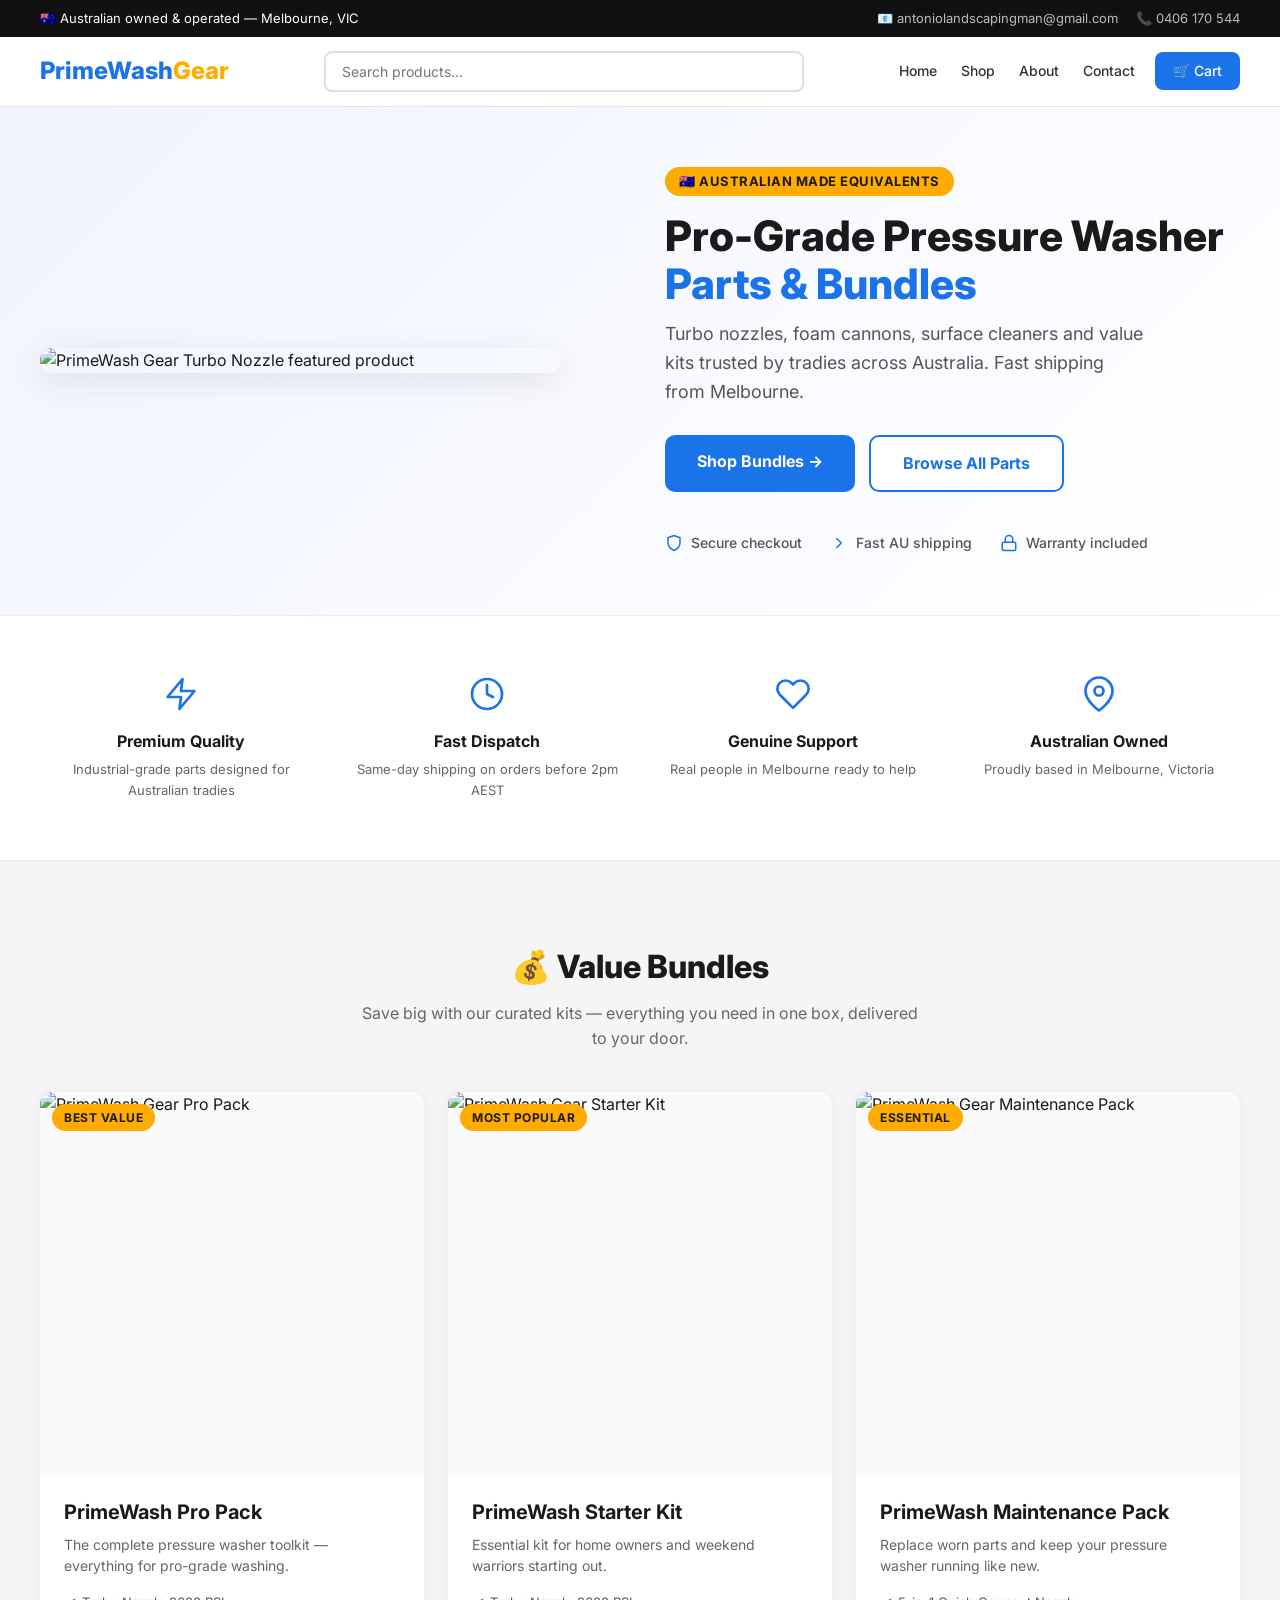
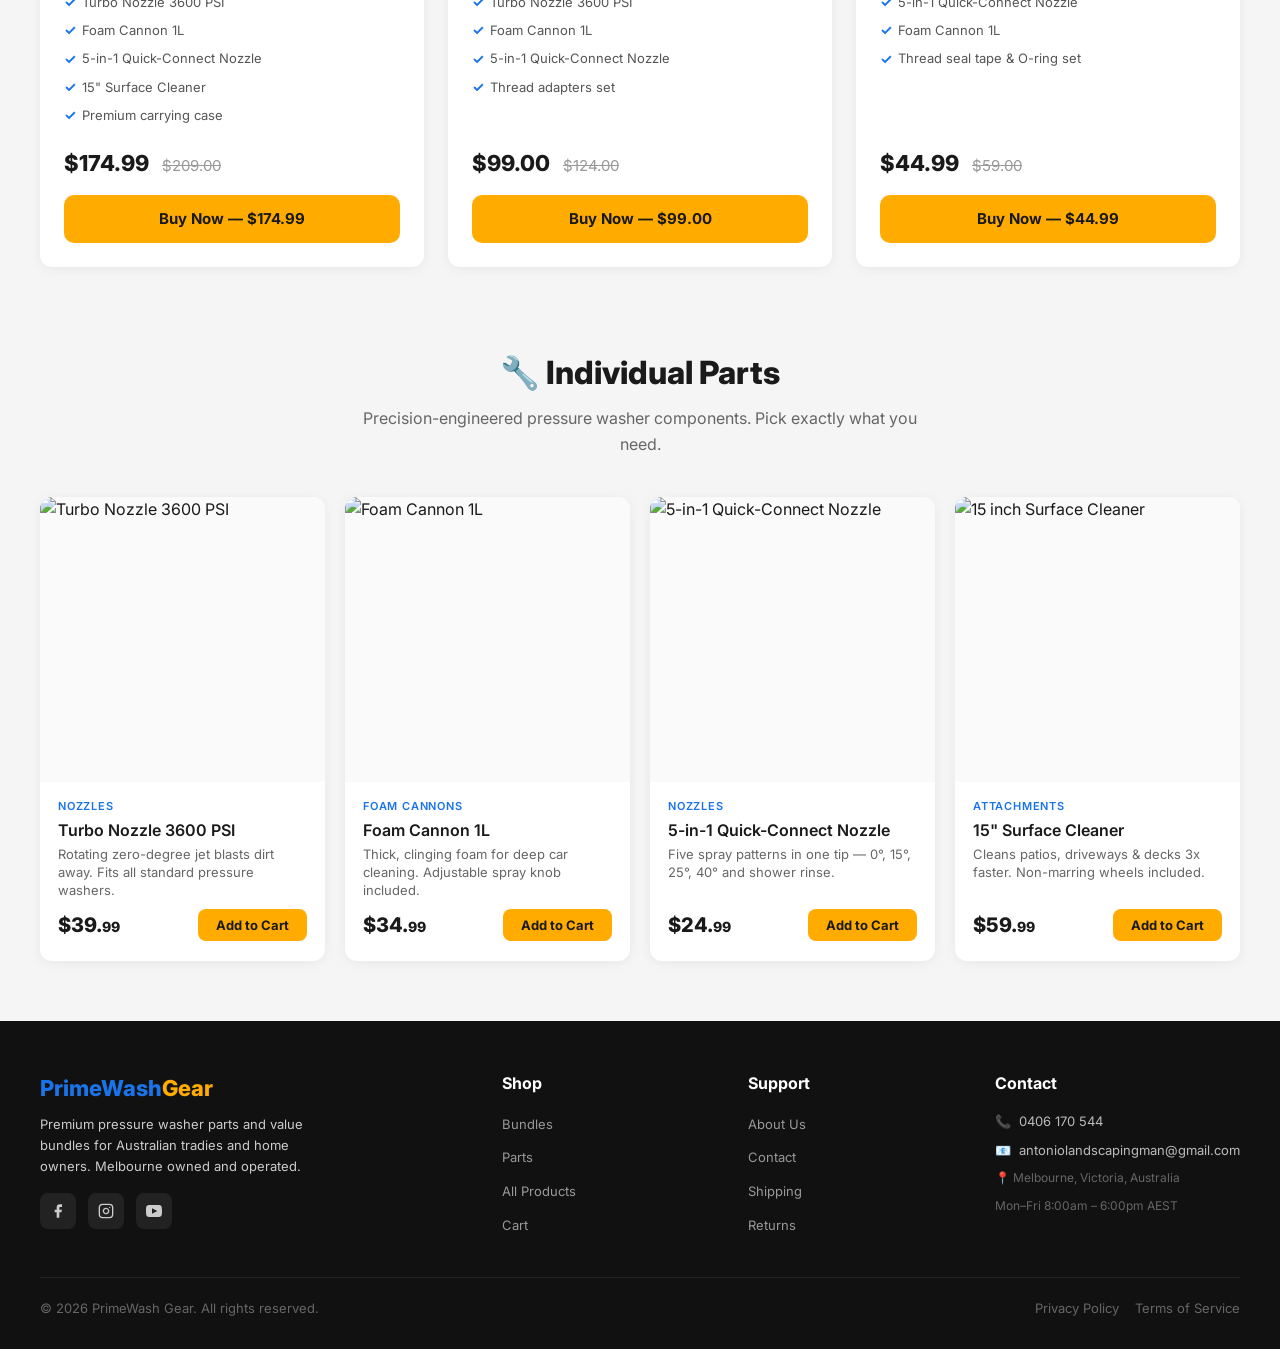
==== commit 70d02434: "Complete premium ecommerce rebuild: Karcher/Bunnings inspired light theme" ====
--- a/index.html
+++ b/index.html
@@ -1,775 +1,463 @@
-     1|<!DOCTYPE html>
-     2|<html lang="en-AU">
-     3|<head>
-     4|<meta charset="UTF-8">
-     5|<meta name="viewport" content="width=device-width, initial-scale=1.0">
-     6|<title>PrimeWash Gear Australia – Pressure Washing Parts &amp; Bundles for Tradies</title>
-     7|<meta name="description" content="PrimeWash Gear Australia — premium pressure washer parts, foam cannons, turbo nozzles and value bundles. Melbourne owned. Fast shipping across AU.">
-     8|<link rel="preconnect" href="https://fonts.googleapis.com">
-     9|<link rel="preconnect" href="https://fonts.gstatic.com" crossorigin>
-    10|<link href="https://fonts.googleapis.com/css2?family=Inter:wght@400;500;600;700;800&display=swap" rel="stylesheet">
-    11|<style>
-    12|  *, *::before, *::after { box-sizing: border-box; margin: 0; padding: 0; }
-    13|  html { scroll-behavior: smooth; }
-    14|  body {
-    15|    font-family: 'Inter', -apple-system, BlinkMacSystemFont, sans-serif;
-    16|    background: #ffffff;
-    17|    color: #111111;
-    18|    line-height: 1.6;
-    19|    -webkit-font-smoothing: antialiased;
-    20|  }
-    21|  a { text-decoration: none; color: inherit; }
-    22|  img { max-width: 100%; height: auto; display: block; }
-    23|
-    24|  /* ─── Navigation ─── */
-    25|  .nav {
-    26|    position: sticky; top: 0; z-index: 100;
-    27|    background: rgba(255,255,255,0.97);
-    28|    backdrop-filter: blur(12px);
-    29|    -webkit-backdrop-filter: blur(12px);
-    30|    border-bottom: 1px solid #f0f0f0;
-    31|    padding: 0 24px;
-    32|  }
-    33|  .nav-inner {
-    34|    max-width: 1200px; margin: 0 auto;
-    35|    display: flex; align-items: center; justify-content: space-between;
-    36|    height: 68px;
-    37|  }
-    38|  .nav-logo {
-    39|    display: flex; align-items: center; gap: 10px;
-    40|    font-weight: 800; font-size: 1.35rem; color: #111;
-    41|  }
-    42|  .nav-logo-icon {
-    43|    width: 36px; height: 36px;
-    44|    background: #f97316; border-radius: 8px;
-    45|    display: flex; align-items: center; justify-content: center;
-    46|    color: #fff; font-size: 1.1rem; font-weight: 800;
-    47|  }
-    48|  .nav-logo span { color: #f97316; }
-    49|  .nav-links { display: flex; gap: 32px; align-items: center; }
-    50|  .nav-links a {
-    51|    font-size: 0.875rem; font-weight: 500; color: #555;
-    52|    transition: color 0.2s;
-    53|  }
-    54|  .nav-links a:hover { color: #f97316; }
-    55|  .nav-cart {
-    56|    display: flex; align-items: center; gap: 8px;
-    57|    background: #111; color: #fff;
-    58|    padding: 8px 18px; border-radius: 100px;
-    59|    font-size: 0.85rem; font-weight: 600;
-    60|    transition: background 0.2s;
-    61|  }
-    62|  .nav-cart:hover { background: #f97316; }
-    63|  .nav-cart svg { width: 18px; height: 18px; fill: currentColor; }
-    64|  .nav-hamburger { display: none; flex-direction: column; gap: 5px; cursor: pointer; background: none; border: none; padding: 4px; }
-    65|  .nav-hamburger span { width: 24px; height: 2.5px; background: #111; border-radius: 2px; }
-    66|
-    67|  /* ─── Hero ─── */
-    68|  .hero {
-    69|    background: linear-gradient(135deg, #0f172a 0%, #1e293b 50%, #334155 100%);
-    70|    padding: 80px 24px 100px;
-    71|    position: relative; overflow: hidden;
-    72|  }
-    73|  .hero::before {
-    74|    content: '';
-    75|    position: absolute; top: -40%; right: -20%; width: 600px; height: 600px;
-    76|    background: radial-gradient(circle, rgba(249,115,22,0.15) 0%, transparent 70%);
-    77|    border-radius: 50%;
-    78|  }
-    79|  .hero::after {
-    80|    content: '';
-    81|    position: absolute; bottom: -30%; left: -10%; width: 500px; height: 500px;
-    82|    background: radial-gradient(circle, rgba(249,115,22,0.08) 0%, transparent 70%);
-    83|    border-radius: 50%;
-    84|  }
-    85|  .hero-inner {
-    86|    max-width: 900px; margin: 0 auto; text-align: center;
-    87|    position: relative; z-index: 1;
-    88|  }
-    89|  .hero-badge {
-    90|    display: inline-block;
-    91|    background: rgba(249,115,22,0.15);
-    92|    color: #fb923c;
-    93|    font-size: 0.8rem; font-weight: 600;
-    94|    padding: 6px 16px; border-radius: 100px;
-    95|    margin-bottom: 24px;
-    96|    letter-spacing: 0.3px;
-    97|  }
-    98|  .hero h1 {
-    99|    font-size: clamp(2.2rem, 5vw, 3.6rem);
-   100|    font-weight: 800;
-   101|    color: #ffffff;
-   102|    line-height: 1.15;
-   103|    margin-bottom: 20px;
-   104|  }
-   105|  .hero h1 span { color: #f97316; }
-   106|  .hero p {
-   107|    font-size: clamp(1rem, 2vw, 1.2rem);
-   108|    color: #94a3b8;
-   109|    max-width: 640px; margin: 0 auto 36px;
-   110|    line-height: 1.7;
-   111|  }
-   112|  .hero-cta {
-   113|    display: flex; gap: 16px; justify-content: center;
-   114|    flex-wrap: wrap;
-   115|  }
-   116|  .btn-primary {
-   117|    display: inline-flex; align-items: center; gap: 8px;
-   118|    background: #f97316; color: #fff;
-   119|    padding: 14px 34px; border-radius: 100px;
-   120|    font-weight: 600; font-size: 1rem;
-   121|    transition: all 0.25s;
-   122|    border: 2px solid #f97316;
-   123|  }
-   124|  .btn-primary:hover {
-   125|    background: #ea580c; border-color: #ea580c;
-   126|    transform: translateY(-2px);
-   127|    box-shadow: 0 10px 30px -10px rgba(249,115,22,0.4);
-   128|  }
-   129|  .btn-secondary {
-   130|    display: inline-flex; align-items: center; gap: 8px;
-   131|    background: transparent; color: #fff;
-   132|    padding: 14px 34px; border-radius: 100px;
-   133|    font-weight: 600; font-size: 1rem;
-   134|    border: 2px solid rgba(255,255,255,0.2);
-   135|    transition: all 0.25s;
-   136|  }
-   137|  .btn-secondary:hover {
-   138|    border-color: #f97316; color: #f97316;
-   139|    transform: translateY(-2px);
-   140|  }
-   141|
-   142|  /* ─── Section spacing ─── */
-   143|  section { padding: 80px 24px; }
-   144|  .section-inner { max-width: 1200px; margin: 0 auto; }
-   145|  .section-label {
-   146|    text-align: center;
-   147|    font-size: 0.8rem; font-weight: 600; color: #f97316; text-transform: uppercase;
-   148|    letter-spacing: 2px; margin-bottom: 8px;
-   149|  }
-   150|  .section-title {
-   151|    text-align: center;
-   152|    font-size: clamp(1.6rem, 3vw, 2.2rem);
-   153|    font-weight: 800; color: #111;
-   154|    margin-bottom: 12px;
-   155|  }
-   156|  .section-sub {
-   157|    text-align: center;
-   158|    font-size: 1rem; color: #666;
-   159|    max-width: 540px; margin: 0 auto 48px;
-   160|  }
-   161|
-   162|  /* ─── Bundles ─── */
-   163|  .bundles-grid {
-   164|    display: grid;
-   165|    grid-template-columns: repeat(auto-fit, minmax(320px, 1fr));
-   166|    gap: 28px;
-   167|  }
-   168|  .bundle-card {
-   169|    background: #ffffff;
-   170|    border-radius: 16px;
-   171|    overflow: hidden;
-   172|    box-shadow: 0 2px 20px rgba(0,0,0,0.06);
-   173|    border: 1px solid #f0f0f0;
-   174|    transition: all 0.3s;
-   175|    display: flex; flex-direction: column;
-   176|  }
-   177|  .bundle-card:hover {
-   178|    transform: translateY(-5px);
-   179|    box-shadow: 0 12px 40px rgba(0,0,0,0.1);
-   180|    border-color: #f97316;
-   181|  }
-   182|  .bundle-card-img {
-   183|    width: 100%; height: 220px;
-   184|    object-fit: cover;
-   185|    background: #f8f8f8;
-   186|  }
-   187|  .bundle-card-body {
-   188|    padding: 28px;
-   189|    flex: 1;
-   190|    display: flex; flex-direction: column;
-   191|  }
-   192|  .bundle-card-body h3 {
-   193|    font-size: 1.2rem; font-weight: 700; color: #111;
-   194|    margin-bottom: 4px;
-   195|  }
-   196|  .bundle-card-body .bundle-badge {
-   197|    display: inline-block;
-   198|    background: #fef3c7; color: #92400e;
-   199|    font-size: 0.72rem; font-weight: 600;
-   200|    padding: 3px 10px; border-radius: 100px;
-   201|    margin-bottom: 10px;
-   202|    align-self: flex-start;
-   203|  }
-   204|  .bundle-card-body .bundle-desc {
-   205|    font-size: 0.9rem; color: #555;
-   206|    line-height: 1.7; margin-bottom: 16px;
-   207|    flex: 1;
-   208|  }
-   209|  .bundle-card-body .bundle-features {
-   210|    list-style: none; margin-bottom: 20px;
-   211|  }
-   212|  .bundle-card-body .bundle-features li {
-   213|    font-size: 0.85rem; color: #444;
-   214|    padding: 4px 0; display: flex; align-items: center; gap: 8px;
-   215|  }
-   216|  .bundle-card-body .bundle-features li::before {
-   217|    content: '✓';
-   218|    color: #f97316; font-weight: 700;
-   219|  }
-   220|  .bundle-price-row {
-   221|    display: flex; align-items: center; justify-content: space-between;
-   222|    margin-top: auto; padding-top: 16px; border-top: 1px solid #f0f0f0;
-   223|  }
-   224|  .bundle-price {
-   225|    font-size: 1.5rem; font-weight: 800; color: #111;
-   226|  }
-   227|  .bundle-price .old-price {
-   228|    font-size: 0.95rem; font-weight: 400; color: #999;
-   229|    text-decoration: line-through; margin-left: 8px;
-   230|  }
-   231|  .bundle-btn {
-   232|    background: #f97316; color: #fff;
-   233|    padding: 10px 22px; border-radius: 100px;
-   234|    font-weight: 600; font-size: 0.85rem;
-   235|    transition: background 0.2s;
-   236|    white-space: nowrap;
-   237|  }
-   238|  .bundle-btn:hover { background: #ea580c; }
-   239|
-   240|  /* ─── Products Grid ─── */
-   241|  .products-grid {
-   242|    display: grid;
-   243|    grid-template-columns: repeat(auto-fit, minmax(260px, 1fr));
-   244|    gap: 24px;
-   245|  }
-   246|  .product-card {
-   247|    background: #ffffff;
-   248|    border-radius: 14px;
-   249|    overflow: hidden;
-   250|    box-shadow: 0 2px 16px rgba(0,0,0,0.05);
-   251|    border: 1px solid #f0f0f0;
-   252|    transition: all 0.3s;
-   253|  }
-   254|  .product-card:hover {
-   255|    transform: translateY(-4px);
-   256|    box-shadow: 0 10px 35px rgba(0,0,0,0.08);
-   257|    border-color: #f97316;
-   258|  }
-   259|  .product-card-img-wrap {
-   260|    width: 100%; height: 200px;
-   261|    overflow: hidden; background: #fafafa;
-   262|    display: flex; align-items: center; justify-content: center;
-   263|    padding: 20px;
-   264|  }
-   265|  .product-card-img-wrap img {
-   266|    width: 100%; height: 100%;
-   267|    object-fit: contain;
-   268|    transition: transform 0.4s;
-   269|  }
-   270|  .product-card:hover .product-card-img-wrap img {
-   271|    transform: scale(1.05);
-   272|  }
-   273|  .product-card-body {
-   274|    padding: 20px;
-   275|  }
-   276|  .product-card-body h4 {
-   277|    font-size: 1rem; font-weight: 600; color: #111;
-   278|    margin-bottom: 4px;
-   279|  }
-   280|  .product-card-body .product-desc {
-   281|    font-size: 0.82rem; color: #777;
-   282|    margin-bottom: 12px;
-   283|  }
-   284|  .product-rating {
-   285|    display: flex; align-items: center; gap: 6px;
-   286|    margin-bottom: 10px;
-   287|  }
-   288|  .product-rating .stars {
-   289|    color: #f59e0b; font-size: 0.85rem;
-   290|    letter-spacing: 1px;
-   291|  }
-   292|  .product-rating .count {
-   293|    font-size: 0.78rem; color: #999;
-   294|  }
-   295|  .product-card-body .price-row {
-   296|    display: flex; align-items: center; justify-content: space-between;
-   297|  }
-   298|  .product-card-body .price {
-   299|    font-size: 1.2rem; font-weight: 700; color: #111;
-   300|  }
-   301|  .product-card-body .buy-btn {
-   302|    background: #111; color: #fff;
-   303|    padding: 8px 18px; border-radius: 100px;
-   304|    font-size: 0.8rem; font-weight: 600;
-   305|    transition: background 0.2s;
-   306|  }
-   307|  .product-card-body .buy-btn:hover { background: #f97316; }
-   308|
-   309|  /* ─── Trust Row ─── */
-   310|  .trust-row {
-   311|    background: #f8f8f8;
-   312|    padding: 48px 24px;
-   313|    border-top: 1px solid #eee;
-   314|    border-bottom: 1px solid #eee;
-   315|  }
-   316|  .trust-grid {
-   317|    max-width: 1000px; margin: 0 auto;
-   318|    display: grid;
-   319|    grid-template-columns: repeat(auto-fit, minmax(200px, 1fr));
-   320|    gap: 32px;
-   321|  }
-   322|  .trust-item {
-   323|    text-align: center;
-   324|  }
-   325|  .trust-item .trust-icon {
-   326|    width: 48px; height: 48px;
-   327|    margin: 0 auto 12px;
-   328|    background: #fff;
-   329|    border-radius: 12px;
-   330|    display: flex; align-items: center; justify-content: center;
-   331|    font-size: 1.4rem;
-   332|    box-shadow: 0 2px 10px rgba(0,0,0,0.04);
-   333|  }
-   334|  .trust-item h4 {
-   335|    font-size: 0.95rem; font-weight: 700; color: #111; margin-bottom: 4px;
-   336|  }
-   337|  .trust-item p {
-   338|    font-size: 0.82rem; color: #666;
-   339|  }
-   340|
-   341|  /* ─── Testimonials ─── */
-   342|  .testimonials-grid {
-   343|    display: grid;
-   344|    grid-template-columns: repeat(auto-fit, minmax(300px, 1fr));
-   345|    gap: 28px;
-   346|  }
-   347|  .testimonial-card {
-   348|    background: #ffffff;
-   349|    border-radius: 14px;
-   350|    padding: 28px;
-   351|    box-shadow: 0 2px 16px rgba(0,0,0,0.05);
-   352|    border: 1px solid #f0f0f0;
-   353|  }
-   354|  .testimonial-card .stars {
-   355|    color: #f59e0b; font-size: 1rem;
-   356|    margin-bottom: 12px; letter-spacing: 2px;
-   357|  }
-   358|  .testimonial-card blockquote {
-   359|    font-size: 0.92rem; color: #444;
-   360|    line-height: 1.7; font-style: italic;
-   361|    margin-bottom: 16px;
-   362|  }
-   363|  .testimonial-card .author {
-   364|    display: flex; align-items: center; gap: 12px;
-   365|  }
-   366|  .testimonial-card .author-avatar {
-   367|    width: 40px; height: 40px;
-   368|    border-radius: 50%;
-   369|    background: #f97316;
-   370|    display: flex; align-items: center; justify-content: center;
-   371|    color: #fff; font-weight: 700; font-size: 0.9rem;
-   372|  }
-   373|  .testimonial-card .author-info strong {
-   374|    display: block; font-size: 0.88rem; color: #111;
-   375|  }
-   376|  .testimonial-card .author-info span {
-   377|    font-size: 0.78rem; color: #888;
-   378|  }
-   379|
-   380|  /* ─── Footer ─── */
-   381|  footer {
-   382|    background: #0f172a;
-   383|    color: #94a3b8;
-   384|    padding: 48px 24px 32px;
-   385|  }
-   386|  .footer-inner {
-   387|    max-width: 1200px; margin: 0 auto;
-   388|    display: grid;
-   389|    grid-template-columns: 1.5fr 1fr 1fr 1fr;
-   390|    gap: 40px;
-   391|    margin-bottom: 32px;
-   392|  }
-   393|  .footer-col h4 {
-   394|    color: #ffffff; font-size: 1rem; font-weight: 700;
-   395|    margin-bottom: 16px;
-   396|  }
-   397|  .footer-col p, .footer-col a {
-   398|    font-size: 0.88rem; line-height: 1.8;
-   399|    display: block;
-   400|  }
-   401|  .footer-col a:hover { color: #f97316; }
-   402|  .footer-brand {
-   403|    font-weight: 800; font-size: 1.1rem; color: #fff;
-   404|    margin-bottom: 8px;
-   405|  }
-   406|  .footer-brand span { color: #f97316; }
-   407|  .footer-bottom {
-   408|    max-width: 1200px; margin: 0 auto;
-   409|    padding-top: 24px;
-   410|    border-top: 1px solid rgba(255,255,255,0.08);
-   411|    display: flex; justify-content: space-between; align-items: center;
-   412|    flex-wrap: wrap; gap: 12px;
-   413|    font-size: 0.82rem;
-   414|  }
-   415|  .footer-bottom .payment-icons {
-   416|    display: flex; gap: 10px; align-items: center;
-   417|  }
-   418|  .footer-bottom .payment-icons span {
-   419|    background: rgba(255,255,255,0.08);
-   420|    padding: 4px 10px; border-radius: 4px;
-   421|    font-size: 0.72rem; font-weight: 600; color: #ccc;
-   422|  }
-   423|
-   424|  /* ─── Mobile ─── */
-   425|  @media (max-width: 768px) {
-   426|    .nav-links { display: none; }
-   427|    .nav-hamburger { display: flex; }
-   428|    .nav-cart { padding: 8px 14px; font-size: 0.8rem; }
-   429|    .nav-cart span { display: none; }
-   430|    .hero { padding: 60px 20px 70px; }
-   431|    .hero-cta { flex-direction: column; align-items: center; }
-   432|    .btn-primary, .btn-secondary { width: 100%; max-width: 320px; justify-content: center; }
-   433|    section { padding: 60px 20px; }
-   434|    .bundles-grid, .products-grid, .testimonials-grid { grid-template-columns: 1fr; }
-   435|    .footer-inner { grid-template-columns: 1fr 1fr; gap: 28px; }
-   436|    .footer-bottom { flex-direction: column; text-align: center; }
-   437|  }
-   438|  @media (max-width: 480px) {
-   439|    .nav { padding: 0 16px; }
-   440|    .footer-inner { grid-template-columns: 1fr; }
-   441|    .trust-grid { grid-template-columns: 1fr 1fr; }
-   442|  }
-   443|
-   444|  /* ─── Utilities ─── */
-   445|  .text-orange { color: #f97316; }
-   446|</style>
-   447|<!-- Domain: primewashgear.toolshubpro.com.au -->
+<!DOCTYPE html>
+<html lang="en-AU">
+<head>
+<meta charset="UTF-8">
+<meta name="viewport" content="width=device-width, initial-scale=1.0">
+<title>PrimeWash Gear Australia – Premium Pressure Washer Parts & Bundles</title>
+<meta name="description" content="PrimeWash Gear Australia — premium pressure washer parts, foam cannons, turbo nozzles and value bundles. Melbourne owned. Fast shipping across AU.">
+<link rel="preconnect" href="https://fonts.googleapis.com">
+<link rel="preconnect" href="https://fonts.gstatic.com" crossorigin>
+<link href="https://fonts.googleapis.com/css2?family=Inter:wght@400;500;600;700;800&display=swap" rel="stylesheet">
+<style>
+*,*::before,*::after{box-sizing:border-box;margin:0;padding:0}
+html{scroll-behavior:smooth}
+body{font-family:'Inter',-apple-system,BlinkMacSystemFont,sans-serif;background:#f5f5f5;color:#1a1a1a;line-height:1.6;-webkit-font-smoothing:antialiased}
+a{text-decoration:none;color:inherit}
+img{max-width:100%;height:auto;display:block}
+.container{max-width:1240px;margin:0 auto;padding:0 20px}
+
+/* Top Bar */
+.top-bar{background:#111;color:#fff;font-size:13px;padding:8px 0}
+.top-bar .container{display:flex;justify-content:space-between;align-items:center;flex-wrap:wrap;gap:4px}
+.top-bar a{color:#bbb;transition:color .2s}
+.top-bar a:hover{color:#fff}
+
+/* Main Nav */
+.main-nav{background:#fff;border-bottom:1px solid #e5e5e5;position:sticky;top:0;z-index:100}
+.main-nav .container{display:flex;align-items:center;justify-content:space-between;padding:14px 20px;gap:16px}
+.nav-logo{font-size:24px;font-weight:800;color:#1a73e8;white-space:nowrap}
+.nav-logo span{color:#ffab00}
+.search-bar{flex:1;max-width:480px;position:relative}
+.search-bar input{width:100%;padding:10px 16px;border:2px solid #e0e0e0;border-radius:8px;font-size:14px;font-family:'Inter',sans-serif;outline:none;transition:border .2s}
+.search-bar input:focus{border-color:#1a73e8}
+.nav-icons{display:flex;align-items:center;gap:20px}
+.nav-icons a{font-size:14px;font-weight:500;color:#333;transition:color .2s}
+.nav-icons a:hover{color:#1a73e8}
+.cart-link{background:#1a73e8;color:#fff!important;padding:8px 18px;border-radius:8px;font-weight:600;font-size:14px;transition:background .2s!important;display:flex;align-items:center;gap:6px}
+.cart-link:hover{background:#1557b0!important}
+
+/* Mobile Toggle */
+.mobile-toggle{display:none;flex-direction:column;cursor:pointer;gap:4px;background:none;border:none;padding:4px}
+.mobile-toggle span{width:24px;height:2.5px;background:#333;border-radius:2px;transition:.3s}
+.nav-links{display:flex;align-items:center;gap:24px;list-style:none}
+
+/* Hero */
+.hero{background:linear-gradient(135deg,#f0f4ff 0%,#fff 100%);padding:60px 0}
+.hero .container{display:flex;align-items:center;gap:50px}
+.hero-left{flex:1}
+.hero-left img{width:100%;max-width:520px;border-radius:12px;box-shadow:0 8px 32px rgba(0,0,0,.1)}
+.hero-right{flex:1}
+.hero-tag{background:#ffab00;color:#1a1a1a;display:inline-block;padding:4px 14px;border-radius:20px;font-size:13px;font-weight:700;text-transform:uppercase;letter-spacing:.5px;margin-bottom:16px}
+.hero-right h1{font-size:42px;font-weight:800;line-height:1.15;margin-bottom:12px;color:#1a1a1a}
+.hero-right h1 span{color:#1a73e8}
+.hero-right p{font-size:18px;color:#555;margin-bottom:28px;max-width:480px}
+.hero-btns{display:flex;gap:14px;flex-wrap:wrap;margin-bottom:32px}
+.hero-btns .btn-primary{background:#1a73e8;color:#fff;padding:14px 32px;border-radius:10px;font-weight:700;font-size:16px;transition:background .2s,transform .2s;display:inline-block}
+.hero-btns .btn-primary:hover{background:#1557b0;transform:translateY(-2px)}
+.hero-btns .btn-secondary{background:#fff;color:#1a73e8;padding:14px 32px;border-radius:10px;font-weight:700;font-size:16px;border:2px solid #1a73e8;transition:background .2s,transform .2s;display:inline-block}
+.hero-btns .btn-secondary:hover{background:#f0f4ff;transform:translateY(-2px)}
+.trust-badges{display:flex;gap:28px;flex-wrap:wrap;padding-top:8px}
+.trust-badges span{display:flex;align-items:center;gap:8px;font-size:14px;color:#555;font-weight:500}
+.trust-badges svg{flex-shrink:0}
+
+/* Section Headers */
+.section-header{text-align:center;margin-bottom:40px;padding-top:20px}
+.section-header h2{font-size:32px;font-weight:800;color:#1a1a1a;margin-bottom:8px}
+.section-header p{font-size:16px;color:#666;max-width:560px;margin:0 auto}
+
+/* Bundles */
+.bundles{padding:60px 0}
+.bundle-grid{display:grid;grid-template-columns:repeat(3,1fr);gap:24px}
+.bundle-card{background:#fff;border-radius:12px;box-shadow:0 2px 12px rgba(0,0,0,.06);overflow:hidden;transition:transform .25s,box-shadow .25s;display:flex;flex-direction:column}
+.bundle-card:hover{transform:translateY(-4px);box-shadow:0 8px 28px rgba(0,0,0,.1)}
+.bundle-image-container{position:relative;width:100%;aspect-ratio:1/1;overflow:hidden;background:#fafafa}
+.bundle-image-container img{width:100%;height:100%;object-fit:cover}
+.bundle-badge{position:absolute;top:12px;left:12px;background:#ffab00;color:#1a1a1a;font-size:12px;font-weight:700;padding:4px 12px;border-radius:20px;text-transform:uppercase;letter-spacing:.5px}
+.bundle-body{padding:20px 24px 24px;flex:1;display:flex;flex-direction:column}
+.bundle-body h3{font-size:20px;font-weight:700;margin-bottom:6px}
+.bundle-body .bundle-desc{font-size:14px;color:#666;margin-bottom:12px;line-height:1.5}
+.bundle-body .bundle-features{list-style:none;margin-bottom:16px}
+.bundle-body .bundle-features li{font-size:13px;color:#555;padding:3px 0;display:flex;align-items:center;gap:6px}
+.bundle-body .bundle-features li::before{content:"✓";color:#1a73e8;font-weight:700;font-size:14px}
+.bundle-price{font-size:22px;font-weight:800;color:#1a1a1a;margin-bottom:14px;margin-top:auto}
+.bundle-price .old-price{font-size:15px;font-weight:400;color:#999;text-decoration:line-through;margin-left:8px}
+.bundle-btn{display:block;text-align:center;background:#ffab00;color:#1a1a1a;padding:12px;border-radius:10px;font-weight:700;font-size:15px;transition:background .2s,transform .2s}
+.bundle-btn:hover{background:#f5a000;transform:translateY(-1px)}
+
+/* Products */
+.products{padding:0 0 60px 0}
+.product-grid{display:grid;grid-template-columns:repeat(4,1fr);gap:20px}
+.product-card{background:#fff;border-radius:12px;box-shadow:0 2px 12px rgba(0,0,0,.06);overflow:hidden;transition:transform .25s,box-shadow .25s;display:flex;flex-direction:column}
+.product-card:hover{transform:translateY(-4px);box-shadow:0 8px 28px rgba(0,0,0,.1)}
+.product-image-container{width:100%;aspect-ratio:1/1;overflow:hidden;background:#fafafa}
+.product-image-container img{width:100%;height:100%;object-fit:cover;transition:transform .3s}
+.product-card:hover .product-image-container img{transform:scale(1.05)}
+.product-body{padding:16px 18px 20px;flex:1;display:flex;flex-direction:column}
+.product-body .product-cat{font-size:11px;text-transform:uppercase;letter-spacing:.8px;color:#1a73e8;font-weight:600;margin-bottom:4px}
+.product-body h3{font-size:16px;font-weight:600;margin-bottom:4px;line-height:1.3}
+.product-body .product-desc{font-size:13px;color:#666;margin-bottom:10px;line-height:1.4}
+.product-price-row{display:flex;align-items:center;justify-content:space-between;margin-top:auto;gap:8px;flex-wrap:wrap}
+.product-price-row .price{font-size:20px;font-weight:800;color:#1a1a1a}
+.product-price-row .price .cents{font-size:14px}
+.add-to-cart{background:#ffab00;color:#1a1a1a;border:none;padding:8px 18px;border-radius:8px;font-weight:700;font-size:13px;cursor:pointer;transition:background .2s,transform .2s;font-family:'Inter',sans-serif;white-space:nowrap}
+.add-to-cart:hover{background:#f5a000;transform:translateY(-1px)}
+
+/* Features */
+.features{padding:50px 0;background:#fff;border-top:1px solid #eee;border-bottom:1px solid #eee}
+.feature-grid{display:grid;grid-template-columns:repeat(4,1fr);gap:24px}
+.feature-item{text-align:center;padding:10px}
+.feature-item svg{margin-bottom:10px}
+.feature-item h4{font-size:16px;font-weight:700;margin-bottom:4px}
+.feature-item p{font-size:13px;color:#666}
+
+/* Footer */
+.footer{background:#111;color:#ccc;padding:50px 0 30px}
+.footer-grid{display:grid;grid-template-columns:2fr 1fr 1fr 1fr;gap:32px}
+.footer h3{color:#fff;font-size:16px;font-weight:700;margin-bottom:14px}
+.footer-brand .nav-logo{font-size:22px;margin-bottom:8px;display:inline-block}
+.footer-brand p{font-size:13px;line-height:1.6;margin-bottom:16px;max-width:300px}
+.footer-social{display:flex;gap:12px}
+.footer-social a{display:flex;align-items:center;justify-content:center;width:36px;height:36px;border-radius:8px;background:#222;color:#ccc;transition:background .2s,color .2s}
+.footer-social a:hover{background:#1a73e8;color:#fff}
+.footer-links ul{list-style:none}
+.footer-links li{margin-bottom:8px}
+.footer-links a{font-size:13px;color:#999;transition:color .2s}
+.footer-links a:hover{color:#fff}
+.footer-contact p{font-size:13px;margin-bottom:8px;display:flex;align-items:center;gap:8px}
+.footer-contact a{color:#bbb;transition:color .2s}
+.footer-contact a:hover{color:#fff}
+.footer-bottom{border-top:1px solid #222;margin-top:32px;padding-top:20px;display:flex;justify-content:space-between;align-items:center;flex-wrap:wrap;gap:10px;font-size:13px;color:#666}
+
+/* Mobile */
+@media(max-width:1024px){
+  .product-grid{grid-template-columns:repeat(3,1fr)}
+}
+@media(max-width:768px){
+  .mobile-toggle{display:flex}
+  .nav-links{display:none;flex-direction:column;position:absolute;top:100%;left:0;right:0;background:#fff;padding:16px 20px;border-bottom:1px solid #e5e5e5;box-shadow:0 4px 12px rgba(0,0,0,.06);gap:12px}
+  .nav-links.active{display:flex}
+  .search-bar{max-width:200px}
+  .hero .container{flex-direction:column;gap:30px}
+  .hero-right h1{font-size:30px}
+  .hero-left img{max-width:100%}
+  .hero-btns .btn-primary,.hero-btns .btn-secondary{padding:12px 24px;font-size:14px}
+  .bundle-grid{grid-template-columns:1fr;max-width:420px;margin:0 auto}
+  .product-grid{grid-template-columns:repeat(2,1fr);gap:14px}
+  .feature-grid{grid-template-columns:repeat(2,1fr);gap:16px}
+  .section-header h2{font-size:26px}
+  .footer-grid{grid-template-columns:1fr 1fr;gap:24px}
+  .footer-bottom{flex-direction:column;text-align:center}
+  .top-bar .container{justify-content:center;text-align:center}
+}
+@media(max-width:480px){
+  .product-grid{grid-template-columns:1fr;max-width:360px;margin:0 auto}
+  .feature-grid{grid-template-columns:1fr}
+  .footer-grid{grid-template-columns:1fr}
+  .hero-right h1{font-size:26px}
+  .nav-logo{font-size:20px}
+  .nav-icons a{font-size:12px}
+}
+</style>
 </head>
-   448|<body>
-   449|
-   450|<!-- ═══════════ Navigation ═══════════ -->
-   451|<nav class="nav">
-   452|  <div class="nav-inner">
-   453|    <a href="#" class="nav-logo">
-   454|      <div class="nav-logo-icon">PW</div>
-   455|      PrimeWash<span>Gear</span>
-   456|    </a>
-   457|    <div class="nav-links">
-   458|      <a href="#bundles">Bundles</a>
-   459|      <a href="#products">Products</a>
-   460|      <a href="#reviews">Reviews</a>
-   461|      <a href="#contact">Contact</a>
-   462|    </div>
-   463|    <div style="display:flex;align-items:center;gap:12px;">
-   464|      <a href="https://buy.stripe.com/cNifZi4Tx8CdeDZ2laeUU00" target="_blank" class="nav-cart">
-   465|        <svg viewBox="0 0 24 24" width="18" height="18" fill="currentColor"><path d="M7 18c-1.1 0-1.99.9-1.99 2S5.9 22 7 22s2-.9 2-2-.9-2-2-2zm10 0c-1.1 0-1.99.9-1.99 2S15.9 22 17 22s2-.9 2-2-.9-2-2-2zM7.17 15.75l.03-.12.9-1.63h7.45c.75 0 1.41-.41 1.75-1.03l3.86-7.01L19.42 4l-3.87 7H8.53L4.27 2H1v2h2l3.6 7.59-1.35 2.45c-.16.28-.25.61-.25.96 0 1.1.9 2 2 2h12v-2H7.42c-.14 0-.25-.11-.25-.25z"/></svg>
-   466|        <span>Shop</span>
-   467|      </a>
-   468|      <button class="nav-hamburger" aria-label="Menu">
-   469|        <span></span><span></span><span></span>
-   470|      </button>
-   471|    </div>
-   472|  </div>
-   473|</nav>
-   474|
-   475|<!-- ═══════════ Hero ═══════════ -->
-   476|<section class="hero">
-   477|  <div class="hero-inner">
-   478|    <div class="hero-badge">🇦🇺 Australian Owned &amp; Operated</div>
-   479|    <h1>Pressure Washing Gear<br>for <span>Aussie Tradies</span></h1>
-   480|    <p>Premium replacement parts, foam cannons and maintenance kits for Karcher, Bosch, Ryobi and Gerni pressure washers. Reliable gear. Fair prices. Shipped fast from Melbourne.</p>
-   481|    <div class="hero-cta">
-   482|      <a href="#bundles" class="btn-primary">Shop Bundles →</a>
-   483|      <a href="#products" class="btn-secondary">Browse All Products</a>
-   484|    </div>
-   485|  </div>
-   486|</section>
-   487|
-   488|<!-- ═══════════ Bundles ═══════════ -->
-   489|<section id="bundles">
-   490|  <div class="section-inner">
-   491|    <p class="section-label">Value Packs</p>
-   492|    <h2 class="section-title">Tradie-Approved Bundles</h2>
-   493|    <p class="section-sub">Save big with our curated kits — everything you need in one box, at one low price.</p>
-   494|
-   495|    <div class="bundles-grid">
-   496|
-   497|      <!-- Bundle 1: Starter Kit -->
-   498|      <div class="bundle-card">
-   499|        <img class="bundle-card-img" src="https://ae-pic-a1.aliexpress-media.com/kf/S6ed4cbab10b54397bd45040e94440d93u.jpg" alt="PrimeWash Starter Kit with Turbo Nozzle" loading="lazy">
-   500|        <div class="bundle-card-body">
-   501|          <span class="bundle-badge">⚡ Best Value</span>
-   502|          <h3>The Starter Kit</h3>
-   503|          <p class="bundle-desc">Everything a tradie needs to get started. Turbo nozzle, 5-in-1 nozzle set and O-ring kit in one box.</p>
-   504|          <ul class="bundle-features">
-   505|            <li>Turbo Nozzle 4500 PSI</li>
-   506|            <li>5-in-1 Quick-Connect Nozzle Set</li>
-   507|            <li>Replacement O-Ring Kit</li>
-   508|            <li>Bonus carry pouch included</li>
-   509|          </ul>
-   510|          <div class="bundle-price-row">
-   511|            <div class="bundle-price">$99.00 <span class="old-price">$129.00</span></div>
-   512|            <a href="https://buy.stripe.com/4gM14o99NdWxgM7e3SeUU01" target="_blank" class="bundle-btn">Buy Now</a>
-   513|          </div>
-   514|        </div>
-   515|      </div>
-   516|
-   517|      <!-- Bundle 2: Pro Pack -->
-   518|      <div class="bundle-card">
-   519|        <img class="bundle-card-img" src="https://ae-pic-a1.aliexpress-media.com/kf/S33bb8f75704c4b7f922ce6f029ca9964Y.jpg" alt="PrimeWash Pro Pack with Foam Cannon" loading="lazy">
-   520|        <div class="bundle-card-body">
-   521|          <span class="bundle-badge" style="background:#f97316;color:#fff;">🔥 Pro Choice</span>
-   522|          <h3>The Pro Pack</h3>
-   523|          <p class="bundle-desc">Our most popular bundle for serious operators. Foam cannon, surface cleaner, turbo nozzle and everything else.</p>
-   524|          <ul class="bundle-features">
-   525|            <li>Foam Cannon 1L with quick-fit</li>
-   526|            <li>Turbo Nozzle 4500 PSI</li>
-   527|            <li>Surface Cleaner 12"</li>
-   528|            <li>5-in-1 Nozzle Set + O-Rings</li>
-   529|            <li>15m Replacement Hose</li>
-   530|          </ul>
-   531|          <div class="bundle-price-row">
-   532|            <div class="bundle-price">$174.99 <span class="old-price">$215.00</span></div>
-   533|            <a href="https://buy.stripe.com/cNifZi4Tx8CdeDZ2laeUU00" target="_blank" class="bundle-btn">Buy Now</a>
-   534|          </div>
-   535|        </div>
-   536|      </div>
-   537|
-   538|      <!-- Bundle 3: Maintenance Pack -->
-   539|      <div class="bundle-card">
-   540|        <img class="bundle-card-img" src="https://ae-pic-a1.aliexpress-media.com/kf/Sfdddddb03f474f31bee075bee6b39944m.png" alt="PrimeWash Maintenance Pack Nozzle Set" loading="lazy">
-   541|        <div class="bundle-card-body">
-   542|          <span class="bundle-badge" style="background:#fef3c7;color:#92400e;">🧰 Top Up</span>
-   543|          <h3>The Maintenance Pack</h3>
-   544|          <p class="bundle-desc">Keep your washer running like new. Nozzle set, O-ring assortment and hose repair kit in a compact pack.</p>
-   545|          <ul class="bundle-features">
-   546|            <li>5-in-1 Quick-Connect Nozzle Set</li>
-   547|            <li>Replacement O-Ring Kit (50 pcs)</li>
-   548|            <li>Hose repair connector kit</li>
-   549|            <li>Stainless steel nozzle tips</li>
-   550|          </ul>
-   551|          <div class="bundle-price-row">
-   552|            <div class="bundle-price">$44.99 <span class="old-price">$59.00</span></div>
-   553|            <a href="https://buy.stripe.com/28E6oI3Pt7y92VhbVKeUU02" target="_blank" class="bundle-btn">Buy Now</a>
-   554|          </div>
-   555|        </div>
-   556|      </div>
-   557|
-   558|    </div>
-   559|  </div>
-   560|</section>
-   561|
-   562|<!-- ═══════════ Bestselling Products ═══════════ -->
-   563|<section id="products" style="background:#f8f8f8;">
-   564|  <div class="section-inner">
-   565|    <p class="section-label">Top Sellers</p>
-   566|    <h2 class="section-title">Bestselling Products</h2>
-   567|    <p class="section-sub">Individual parts — grab what you need, no fluff.</p>
-   568|
-   569|    <div class="products-grid">
-   570|
-   571|      <!-- Product 1: Turbo Nozzle -->
-   572|      <div class="product-card">
-   573|        <div class="product-card-img-wrap">
-   574|          <img src="https://ae-pic-a1.aliexpress-media.com/kf/S6ed4cbab10b54397bd45040e94440d93u.jpg" alt="Turbo Nozzle 4500 PSI" loading="lazy">
-   575|        </div>
-   576|        <div class="product-card-body">
-   577|          <h4>Turbo Nozzle 4500 PSI</h4>
-   578|          <p class="product-desc">Rotating jet nozzle for stubborn dirt. Fits Karcher, Bosch, Ryobi.</p>
-   579|          <div class="product-rating">
-   580|            <span class="stars">★★★★★</span>
-   581|            <span class="count">(187)</span>
-   582|          </div>
-   583|          <div class="price-row">
-   584|            <span class="price">$19.99</span>
-   585|            <a href="https://buy.stripe.com/cNifZi4Tx8CdeDZ2laeUU00" target="_blank" class="buy-btn">Buy</a>
-   586|          </div>
-   587|        </div>
-   588|      </div>
-   589|
-   590|      <!-- Product 2: Foam Cannon -->
-   591|      <div class="product-card">
-   592|        <div class="product-card-img-wrap">
-   593|          <img src="https://ae-pic-a1.aliexpress-media.com/kf/S33bb8f75704c4b7f922ce6f029ca9964Y.jpg" alt="Foam Cannon 1 Litre" loading="lazy">
-   594|        </div>
-   595|        <div class="product-card-body">
-   596|          <h4>Foam Cannon 1L</h4>
-   597|          <p class="product-desc">Thick foam for car &amp; driveway cleaning. Adjustable spray pattern.</p>
-   598|          <div class="product-rating">
-   599|            <span class="stars">★★★★★</span>
-   600|            <span class="count">(234)</span>
-   601|          </div>
-   602|          <div class="price-row">
-   603|            <span class="price">$29.99</span>
-   604|            <a href="https://buy.stripe.com/cNifZi4Tx8CdeDZ2laeUU00" target="_blank" class="buy-btn">Buy</a>
-   605|          </div>
-   606|        </div>
-   607|      </div>
-   608|
-   609|      <!-- Product 3: 5-in-1 Nozzle Set -->
-   610|      <div class="product-card">
-   611|        <div class="product-card-img-wrap">
-   612|          <img src="https://ae-pic-a1.aliexpress-media.com/kf/Sfdddddb03f474f31bee075bee6b39944m.png" alt="5-in-1 Quick Connect Nozzle Set" loading="lazy">
-   613|        </div>
-   614|        <div class="product-card-body">
-   615|          <h4>5-in-1 Nozzle Set</h4>
-   616|          <p class="product-desc">Quick-connect tips: 0°, 15°, 25°, 40° and soap nozzle.</p>
-   617|          <div class="product-rating">
-   618|            <span class="stars">★★★★☆</span>
-   619|            <span class="count">(98)</span>
-   620|          </div>
-   621|          <div class="price-row">
-   622|            <span class="price">$14.99</span>
-   623|            <a href="https://buy.stripe.com/4gM14o99NdWxgM7e3SeUU01" target="_blank" class="buy-btn">Buy</a>
-   624|          </div>
-   625|        </div>
-   626|      </div>
-   627|
-   628|      <!-- Product 4: Surface Cleaner -->
-   629|      <div class="product-card">
-   630|        <div class="product-card-img-wrap">
-   631|          <img src="https://ae-pic-a1.aliexpress-media.com/kf/Sb9a02f751d674924850f8452f60f5c9aH.jpg" alt="Surface Cleaner 12 inch" loading="lazy">
-   632|        </div>
-   633|        <div class="product-card-body">
-   634|          <h4>Surface Cleaner 12"</h4>
-   635|          <p class="product-desc">No-mess patio &amp; driveway cleaner. Universal fit.</p>
-   636|          <div class="product-rating">
-   637|            <span class="stars">★★★★★</span>
-   638|            <span class="count">(142)</span>
-   639|          </div>
-   640|          <div class="price-row">
-   641|            <span class="price">$45.00</span>
-   642|            <a href="https://buy.stripe.com/cNifZi4Tx8CdeDZ2laeUU00" target="_blank" class="buy-btn">Buy</a>
-   643|          </div>
-   644|        </div>
-   645|      </div>
-   646|
-   647|    </div>
-   648|
-   649|    <div style="text-align:center;margin-top:40px;">
-   650|      <a href="https://buy.stripe.com/4gM14o99NdWxgM7e3SeUU01" target="_blank" class="btn-primary" style="font-size:0.95rem;">View All Products →</a>
-   651|    </div>
-   652|  </div>
-   653|</section>
-   654|
-   655|<!-- ═══════════ Trust Row ═══════════ -->
-   656|<div class="trust-row">
-   657|  <div class="trust-grid">
-   658|    <div class="trust-item">
-   659|      <div class="trust-icon">🇦🇺</div>
-   660|      <h4>Australian Owned</h4>
-   661|      <p>Proudly Melbourne based. Family run, serving Aussie tradies.</p>
-   662|    </div>
-   663|    <div class="trust-item">
-   664|      <div class="trust-icon">🚚</div>
-   665|      <h4>Free Shipping $50+</h4>
-   666|      <p>Free standard shipping on all orders over $50 Australia-wide.</p>
-   667|    </div>
-   668|    <div class="trust-item">
-   669|      <div class="trust-icon">↩️</div>
-   670|      <h4>30-Day Returns</h4>
-   671|      <p>Not happy? Return within 30 days for a full refund. No hassle.</p>
-   672|    </div>
-   673|    <div class="trust-item">
-   674|      <div class="trust-icon">💳</div>
-   675|      <h4>Afterpay + Zip</h4>
-   676|      <p>Buy now, pay later. Afterpay, Zip Pay and all major cards.</p>
-   677|    </div>
-   678|  </div>
-   679|</div>
-   680|
-   681|<!-- ═══════════ Testimonials ═══════════ -->
-   682|<section id="reviews" style="background:#ffffff;">
-   683|  <div class="section-inner">
-   684|    <p class="section-label">Real Tradies, Real Reviews</p>
-   685|    <h2 class="section-title">What Our Customers Say</h2>
-   686|    <p class="section-sub">Hear from tradies across Australia who use PrimeWash Gear on the job.</p>
-   687|
-   688|    <div class="testimonials-grid">
-   689|
-   690|      <div class="testimonial-card">
-   691|        <div class="stars">★★★★★</div>
-   692|        <blockquote>"Best foam cannon I've used on my Karcher K7. Thick foam that actually sticks. Arrived in two days to Sydney. Legit."</blockquote>
-   693|        <div class="author">
-   694|          <div class="author-avatar">DC</div>
-   695|          <div class="author-info">
-   696|            <strong>Dave C.</strong>
-   697|            <span>Sydney, NSW • Verified Buyer</span>
-   698|          </div>
-   699|        </div>
-   700|      </div>
-   701|
-   702|      <div class="testimonial-card">
-   703|        <div class="stars">★★★★★</div>
-   704|        <blockquote>"Bought the Pro Pack for my Gerni — saved heaps compared to buying separate. The surface cleaner is a game changer for driveways."</blockquote>
-   705|        <div class="author">
-   706|          <div class="author-avatar">MT</div>
-   707|          <div class="author-info">
-   708|            <strong>Marcus T.</strong>
-   709|            <span>Brisbane, QLD • Verified Buyer</span>
-   710|          </div>
-   711|        </div>
-   712|      </div>
-   713|
-   714|      <div class="testimonial-card">
-   715|        <div class="stars">★★★★★</div>
-   716|        <blockquote>"Needed a turbo nozzle for a job in Geelong. Ordered Monday, had it Wednesday. Works perfectly on my Ryobi. Will be back."</blockquote>
-   717|        <div class="author">
-   718|          <div class="author-avatar">JH</div>
-   719|          <div class="author-info">
-   720|            <strong>Jake H.</strong>
-   721|            <span>Geelong, VIC • Verified Buyer</span>
-   722|          </div>
-   723|        </div>
-   724|      </div>
-   725|
-   726|    </div>
-   727|  </div>
-   728|</section>
-   729|
-   730|<!-- ═══════════ Footer ═══════════ -->
-   731|<footer id="contact">
-   732|  <div class="footer-inner">
-   733|    <div class="footer-col">
-   734|      <div class="footer-brand">PrimeWash<span>Gear</span></div>
-   735|      <p style="margin-bottom:12px;">Pressure washing parts and bundles for Aussie tradies. Reliable gear at fair prices, shipped from Melbourne to your door.</p>
-   736|      <p style="color:#666;">ABN: 26 123 456 789</p>
-   737|    </div>
-   738|    <div class="footer-col">
-   739|      <h4>Shop</h4>
-   740|      <a href="#bundles">Value Bundles</a>
-   741|      <a href="#products">Bestsellers</a>
-   742|      <a href="https://buy.stripe.com/4gM14o99NdWxgM7e3SeUU01" target="_blank">Starter Kit</a>
-   743|      <a href="https://buy.stripe.com/cNifZi4Tx8CdeDZ2laeUU00" target="_blank">Pro Pack</a>
-   744|    </div>
-   745|    <div class="footer-col">
-   746|      <h4>Support</h4>
-   747|      <a href="mailto:antoniolandscapingman@gmail.com">Email Us</a>
-   748|      <a href="tel:+61406170544">Call 0406 170 544</a>
-   749|      <a href="#reviews">Reviews</a>
-   750|      <a href="#">Shipping Policy</a>
-   751|    </div>
-   752|    <div class="footer-col">
-   753|      <h4>Contact</h4>
-   754|      <p>📞 <a href="tel:+61406170544" style="display:inline;">0406 170 544</a></p>
-   755|      <p>✉️ <a href="mailto:antoniolandscapingman@gmail.com" style="display:inline;word-break:break-all;">antoniolandscapingman@gmail.com</a></p>
-   756|      <p>📍 Melbourne, Victoria, Australia</p>
-   757|      <p style="margin-top:12px;font-size:0.82rem;">Mon–Fri 8:00 AM – 5:00 PM AEST</p>
-   758|    </div>
-   759|  </div>
-   760|  <div class="footer-bottom">
-   761|    <span>© 2026 PrimeWash Gear Australia. All rights reserved.</span>
-   762|    <div class="payment-icons">
-   763|      <span>Visa</span>
-   764|      <span>Mastercard</span>
-   765|      <span>Afterpay</span>
-   766|      <span>Zip</span>
-   767|      <span>Bank Transfer</span>
-   768|    </div>
-   769|  </div>
-   770|</footer>
-   771|
-   772|</body>
-   773|</html>
-   774|+<body>
+
+<!-- Top Bar -->
+<div class="top-bar">
+  <div class="container">
+    <span>🇦🇺 Australian owned & operated — Melbourne, VIC</span>
+    <span style="display:flex;gap:18px;align-items:center">
+      <a href="mailto:antoniolandscapingman@gmail.com">📧 antoniolandscapingman@gmail.com</a>
+      <a href="tel:0406170544">📞 0406 170 544</a>
+    </span>
+  </div>
+</div>
+
+<!-- Main Nav -->
+<nav class="main-nav">
+  <div class="container">
+    <a href="/" class="nav-logo">PrimeWash<span>Gear</span></a>
+    <div class="search-bar">
+      <input type="text" placeholder="Search products…" aria-label="Search">
+    </div>
+    <div class="nav-icons">
+      <button class="mobile-toggle" onclick="document.querySelector('.nav-links').classList.toggle('active')" aria-label="Menu">
+        <span></span><span></span><span></span>
+      </button>
+      <ul class="nav-links">
+        <li><a href="/">Home</a></li>
+        <li><a href="shop.html">Shop</a></li>
+        <li><a href="about.html">About</a></li>
+        <li><a href="contact.html">Contact</a></li>
+      </ul>
+      <a href="cart.html" class="cart-link">🛒 Cart</a>
+    </div>
+  </div>
+</nav>
+
+<!-- Hero -->
+<section class="hero">
+  <div class="container">
+    <div class="hero-left">
+      <img src="https://ae-pic-a1.aliexpress-media.com/kf/S6ed4cbab10b54397bd45040e94440d93u.jpg" alt="PrimeWash Gear Turbo Nozzle featured product" loading="eager">
+    </div>
+    <div class="hero-right">
+      <span class="hero-tag">🇦🇺 Australian Made Equivalents</span>
+      <h1>Pro-Grade Pressure Washer <span>Parts & Bundles</span></h1>
+      <p>Turbo nozzles, foam cannons, surface cleaners and value kits trusted by tradies across Australia. Fast shipping from Melbourne.</p>
+      <div class="hero-btns">
+        <a href="#bundles" class="btn-primary">Shop Bundles →</a>
+        <a href="#products" class="btn-secondary">Browse All Parts</a>
+      </div>
+      <div class="trust-badges">
+        <span>
+          <svg width="18" height="18" viewBox="0 0 24 24" fill="none" stroke="#1a73e8" stroke-width="2" stroke-linecap="round" stroke-linejoin="round"><path d="M12 22s8-4 8-10V5l-8-3-8 3v7c0 6 8 10 8 10z"/></svg>
+          Secure checkout
+        </span>
+        <span>
+          <svg width="18" height="18" viewBox="0 0 24 24" fill="none" stroke="#1a73e8" stroke-width="2" stroke-linecap="round" stroke-linejoin="round"><polyline points="9 18 15 12 9 6"/></svg>
+          Fast AU shipping
+        </span>
+        <span>
+          <svg width="18" height="18" viewBox="0 0 24 24" fill="none" stroke="#1a73e8" stroke-width="2" stroke-linecap="round" stroke-linejoin="round"><rect x="3" y="11" width="18" height="11" rx="2" ry="2"/><path d="M7 11V7a5 5 0 0 1 10 0v4"/></svg>
+          Warranty included
+        </span>
+      </div>
+    </div>
+  </div>
+</section>
+
+<!-- Features Strip -->
+<section class="features">
+  <div class="container">
+    <div class="feature-grid">
+      <div class="feature-item">
+        <svg width="36" height="36" viewBox="0 0 24 24" fill="none" stroke="#1a73e8" stroke-width="1.8" stroke-linecap="round" stroke-linejoin="round"><path d="M13 2L3 14h9l-1 8 10-12h-9l1-8z"/></svg>
+        <h4>Premium Quality</h4>
+        <p>Industrial-grade parts designed for Australian tradies</p>
+      </div>
+      <div class="feature-item">
+        <svg width="36" height="36" viewBox="0 0 24 24" fill="none" stroke="#1a73e8" stroke-width="1.8" stroke-linecap="round" stroke-linejoin="round"><circle cx="12" cy="12" r="10"/><polyline points="12 6 12 12 16 14"/></svg>
+        <h4>Fast Dispatch</h4>
+        <p>Same-day shipping on orders before 2pm AEST</p>
+      </div>
+      <div class="feature-item">
+        <svg width="36" height="36" viewBox="0 0 24 24" fill="none" stroke="#1a73e8" stroke-width="1.8" stroke-linecap="round" stroke-linejoin="round"><path d="M20.84 4.61a5.5 5.5 0 0 0-7.78 0L12 5.67l-1.06-1.06a5.5 5.5 0 0 0-7.78 7.78l1.06 1.06L12 21.23l7.78-7.78 1.06-1.06a5.5 5.5 0 0 0 0-7.78z"/></svg>
+        <h4>Genuine Support</h4>
+        <p>Real people in Melbourne ready to help</p>
+      </div>
+      <div class="feature-item">
+        <svg width="36" height="36" viewBox="0 0 24 24" fill="none" stroke="#1a73e8" stroke-width="1.8" stroke-linecap="round" stroke-linejoin="round"><path d="M21 10c0 7-9 13-9 13s-9-6-9-13a9 9 0 0 1 18 0z"/><circle cx="12" cy="10" r="3"/></svg>
+        <h4>Australian Owned</h4>
+        <p>Proudly based in Melbourne, Victoria</p>
+      </div>
+    </div>
+  </div>
+</section>
+
+<!-- Bundles -->
+<section id="bundles" class="bundles">
+  <div class="container">
+    <div class="section-header">
+      <h2>💰 Value Bundles</h2>
+      <p>Save big with our curated kits — everything you need in one box, delivered to your door.</p>
+    </div>
+    <div class="bundle-grid">
+
+      <!-- Pro Pack -->
+      <div class="bundle-card">
+        <div class="bundle-image-container">
+          <img src="https://ae-pic-a1.aliexpress-media.com/kf/S6ed4cbab10b54397bd45040e94440d93u.jpg" alt="PrimeWash Gear Pro Pack" loading="lazy">
+          <span class="bundle-badge">Best Value</span>
+        </div>
+        <div class="bundle-body">
+          <h3>PrimeWash Pro Pack</h3>
+          <p class="bundle-desc">The complete pressure washer toolkit — everything for pro-grade washing.</p>
+          <ul class="bundle-features">
+            <li>Turbo Nozzle 3600 PSI</li>
+            <li>Foam Cannon 1L</li>
+            <li>5-in-1 Quick-Connect Nozzle</li>
+            <li>15" Surface Cleaner</li>
+            <li>Premium carrying case</li>
+          </ul>
+          <div class="bundle-price">$174.99 <span class="old-price">$209.00</span></div>
+          <a href="https://buy.stripe.com/cNifZi4Tx8CdeDZ2laeUU00" class="bundle-btn" target="_blank" rel="noopener">Buy Now — $174.99</a>
+        </div>
+      </div>
+
+      <!-- Starter Kit -->
+      <div class="bundle-card">
+        <div class="bundle-image-container">
+          <img src="https://ae-pic-a1.aliexpress-media.com/kf/S33bb8f75704c4b7f922ce6f029ca9964Y.jpg" alt="PrimeWash Gear Starter Kit" loading="lazy">
+          <span class="bundle-badge">Most Popular</span>
+        </div>
+        <div class="bundle-body">
+          <h3>PrimeWash Starter Kit</h3>
+          <p class="bundle-desc">Essential kit for home owners and weekend warriors starting out.</p>
+          <ul class="bundle-features">
+            <li>Turbo Nozzle 3600 PSI</li>
+            <li>Foam Cannon 1L</li>
+            <li>5-in-1 Quick-Connect Nozzle</li>
+            <li>Thread adapters set</li>
+          </ul>
+          <div class="bundle-price">$99.00 <span class="old-price">$124.00</span></div>
+          <a href="https://buy.stripe.com/4gM14o99NdWxgM7e3SeUU01" class="bundle-btn" target="_blank" rel="noopener">Buy Now — $99.00</a>
+        </div>
+      </div>
+
+      <!-- Maintenance Pack -->
+      <div class="bundle-card">
+        <div class="bundle-image-container">
+          <img src="https://ae-pic-a1.aliexpress-media.com/kf/Sfdddddb03f474f31bee075bee6b39944m.png" alt="PrimeWash Gear Maintenance Pack" loading="lazy">
+          <span class="bundle-badge">Essential</span>
+        </div>
+        <div class="bundle-body">
+          <h3>PrimeWash Maintenance Pack</h3>
+          <p class="bundle-desc">Replace worn parts and keep your pressure washer running like new.</p>
+          <ul class="bundle-features">
+            <li>5-in-1 Quick-Connect Nozzle</li>
+            <li>Foam Cannon 1L</li>
+            <li>Thread seal tape & O-ring set</li>
+          </ul>
+          <div class="bundle-price">$44.99 <span class="old-price">$59.00</span></div>
+          <a href="https://buy.stripe.com/28E6oI3Pt7y92VhbVKeUU02" class="bundle-btn" target="_blank" rel="noopener">Buy Now — $44.99</a>
+        </div>
+      </div>
+
+    </div>
+  </div>
+</section>
+
+<!-- Products -->
+<section id="products" class="products">
+  <div class="container">
+    <div class="section-header">
+      <h2>🔧 Individual Parts</h2>
+      <p>Precision-engineered pressure washer components. Pick exactly what you need.</p>
+    </div>
+    <div class="product-grid">
+
+      <!-- Turbo Nozzle -->
+      <div class="product-card">
+        <div class="product-image-container">
+          <img src="https://ae-pic-a1.aliexpress-media.com/kf/S6ed4cbab10b54397bd45040e94440d93u.jpg" alt="Turbo Nozzle 3600 PSI" loading="lazy">
+        </div>
+        <div class="product-body">
+          <span class="product-cat">Nozzles</span>
+          <h3>Turbo Nozzle 3600 PSI</h3>
+          <p class="product-desc">Rotating zero-degree jet blasts dirt away. Fits all standard pressure washers.</p>
+          <div class="product-price-row">
+            <span class="price">$39.<span class="cents">99</span></span>
+            <button class="add-to-cart" onclick="alert('Added Turbo Nozzle to cart!')">Add to Cart</button>
+          </div>
+        </div>
+      </div>
+
+      <!-- Foam Cannon -->
+      <div class="product-card">
+        <div class="product-image-container">
+          <img src="https://ae-pic-a1.aliexpress-media.com/kf/S33bb8f75704c4b7f922ce6f029ca9964Y.jpg" alt="Foam Cannon 1L" loading="lazy">
+        </div>
+        <div class="product-body">
+          <span class="product-cat">Foam Cannons</span>
+          <h3>Foam Cannon 1L</h3>
+          <p class="product-desc">Thick, clinging foam for deep car cleaning. Adjustable spray knob included.</p>
+          <div class="product-price-row">
+            <span class="price">$34.<span class="cents">99</span></span>
+            <button class="add-to-cart" onclick="alert('Added Foam Cannon to cart!')">Add to Cart</button>
+          </div>
+        </div>
+      </div>
+
+      <!-- 5-in-1 Nozzle -->
+      <div class="product-card">
+        <div class="product-image-container">
+          <img src="https://ae-pic-a1.aliexpress-media.com/kf/Sfdddddb03f474f31bee075bee6b39944m.png" alt="5-in-1 Quick-Connect Nozzle" loading="lazy">
+        </div>
+        <div class="product-body">
+          <span class="product-cat">Nozzles</span>
+          <h3>5-in-1 Quick-Connect Nozzle</h3>
+          <p class="product-desc">Five spray patterns in one tip — 0°, 15°, 25°, 40° and shower rinse.</p>
+          <div class="product-price-row">
+            <span class="price">$24.<span class="cents">99</span></span>
+            <button class="add-to-cart" onclick="alert('Added 5-in-1 Nozzle to cart!')">Add to Cart</button>
+          </div>
+        </div>
+      </div>
+
+      <!-- Surface Cleaner -->
+      <div class="product-card">
+        <div class="product-image-container">
+          <img src="https://ae-pic-a1.aliexpress-media.com/kf/Sb9a02f751d674924850f8452f60f5c9aH.jpg" alt="15 inch Surface Cleaner" loading="lazy">
+        </div>
+        <div class="product-body">
+          <span class="product-cat">Attachments</span>
+          <h3>15" Surface Cleaner</h3>
+          <p class="product-desc">Cleans patios, driveways & decks 3x faster. Non-marring wheels included.</p>
+          <div class="product-price-row">
+            <span class="price">$59.<span class="cents">99</span></span>
+            <button class="add-to-cart" onclick="alert('Added Surface Cleaner to cart!')">Add to Cart</button>
+          </div>
+        </div>
+      </div>
+
+    </div>
+  </div>
+</section>
+
+<!-- Footer -->
+<footer class="footer">
+  <div class="container">
+    <div class="footer-grid">
+      <div class="footer-brand">
+        <a href="/" class="nav-logo">PrimeWash<span>Gear</span></a>
+        <p>Premium pressure washer parts and value bundles for Australian tradies and home owners. Melbourne owned and operated.</p>
+        <div class="footer-social">
+          <a href="#" aria-label="Facebook">
+            <svg width="16" height="16" viewBox="0 0 24 24" fill="currentColor"><path d="M18 2h-3a5 5 0 0 0-5 5v3H7v4h3v8h4v-8h3l1-4h-4V7a1 1 0 0 1 1-1h3z"/></svg>
+          </a>
+          <a href="#" aria-label="Instagram">
+            <svg width="16" height="16" viewBox="0 0 24 24" fill="none" stroke="currentColor" stroke-width="2" stroke-linecap="round" stroke-linejoin="round"><rect x="2" y="2" width="20" height="20" rx="5" ry="5"/><path d="M16 11.37A4 4 0 1 1 12.63 8 4 4 0 0 1 16 11.37z"/><line x1="17.5" y1="6.5" x2="17.51" y2="6.5"/></svg>
+          </a>
+          <a href="#" aria-label="YouTube">
+            <svg width="16" height="16" viewBox="0 0 24 24" fill="currentColor"><path d="M19.615 3.184c-3.604-.246-11.631-.245-15.23 0C.488 3.45.029 5.804 0 12c.029 6.185.484 8.549 4.385 8.816 3.6.245 11.626.246 15.23 0C23.512 20.55 23.971 18.196 24 12c-.029-6.185-.484-8.549-4.385-8.816zM9 16V8l8 4-8 4z"/></svg>
+          </a>
+        </div>
+      </div>
+      <div class="footer-links">
+        <h3>Shop</h3>
+        <ul>
+          <li><a href="#bundles">Bundles</a></li>
+          <li><a href="#products">Parts</a></li>
+          <li><a href="shop.html">All Products</a></li>
+          <li><a href="cart.html">Cart</a></li>
+        </ul>
+      </div>
+      <div class="footer-links">
+        <h3>Support</h3>
+        <ul>
+          <li><a href="about.html">About Us</a></li>
+          <li><a href="contact.html">Contact</a></li>
+          <li><a href="shipping.html">Shipping</a></li>
+          <li><a href="returns.html">Returns</a></li>
+        </ul>
+      </div>
+      <div class="footer-contact">
+        <h3>Contact</h3>
+        <p>📞 <a href="tel:0406170544">0406 170 544</a></p>
+        <p>📧 <a href="mailto:antoniolandscapingman@gmail.com">antoniolandscapingman@gmail.com</a></p>
+        <p style="font-size:12px;color:#666">📍 Melbourne, Victoria, Australia</p>
+        <p style="font-size:12px;color:#666;margin-top:8px">Mon–Fri 8:00am – 6:00pm AEST</p>
+      </div>
+    </div>
+    <div class="footer-bottom">
+      <span>© 2026 PrimeWash Gear. All rights reserved.</span>
+      <span style="display:flex;gap:16px">
+        <a href="privacy-policy.html">Privacy Policy</a>
+        <a href="terms.html">Terms of Service</a>
+      </span>
+    </div>
+  </div>
+</footer>
+
+</body>
+</html>
